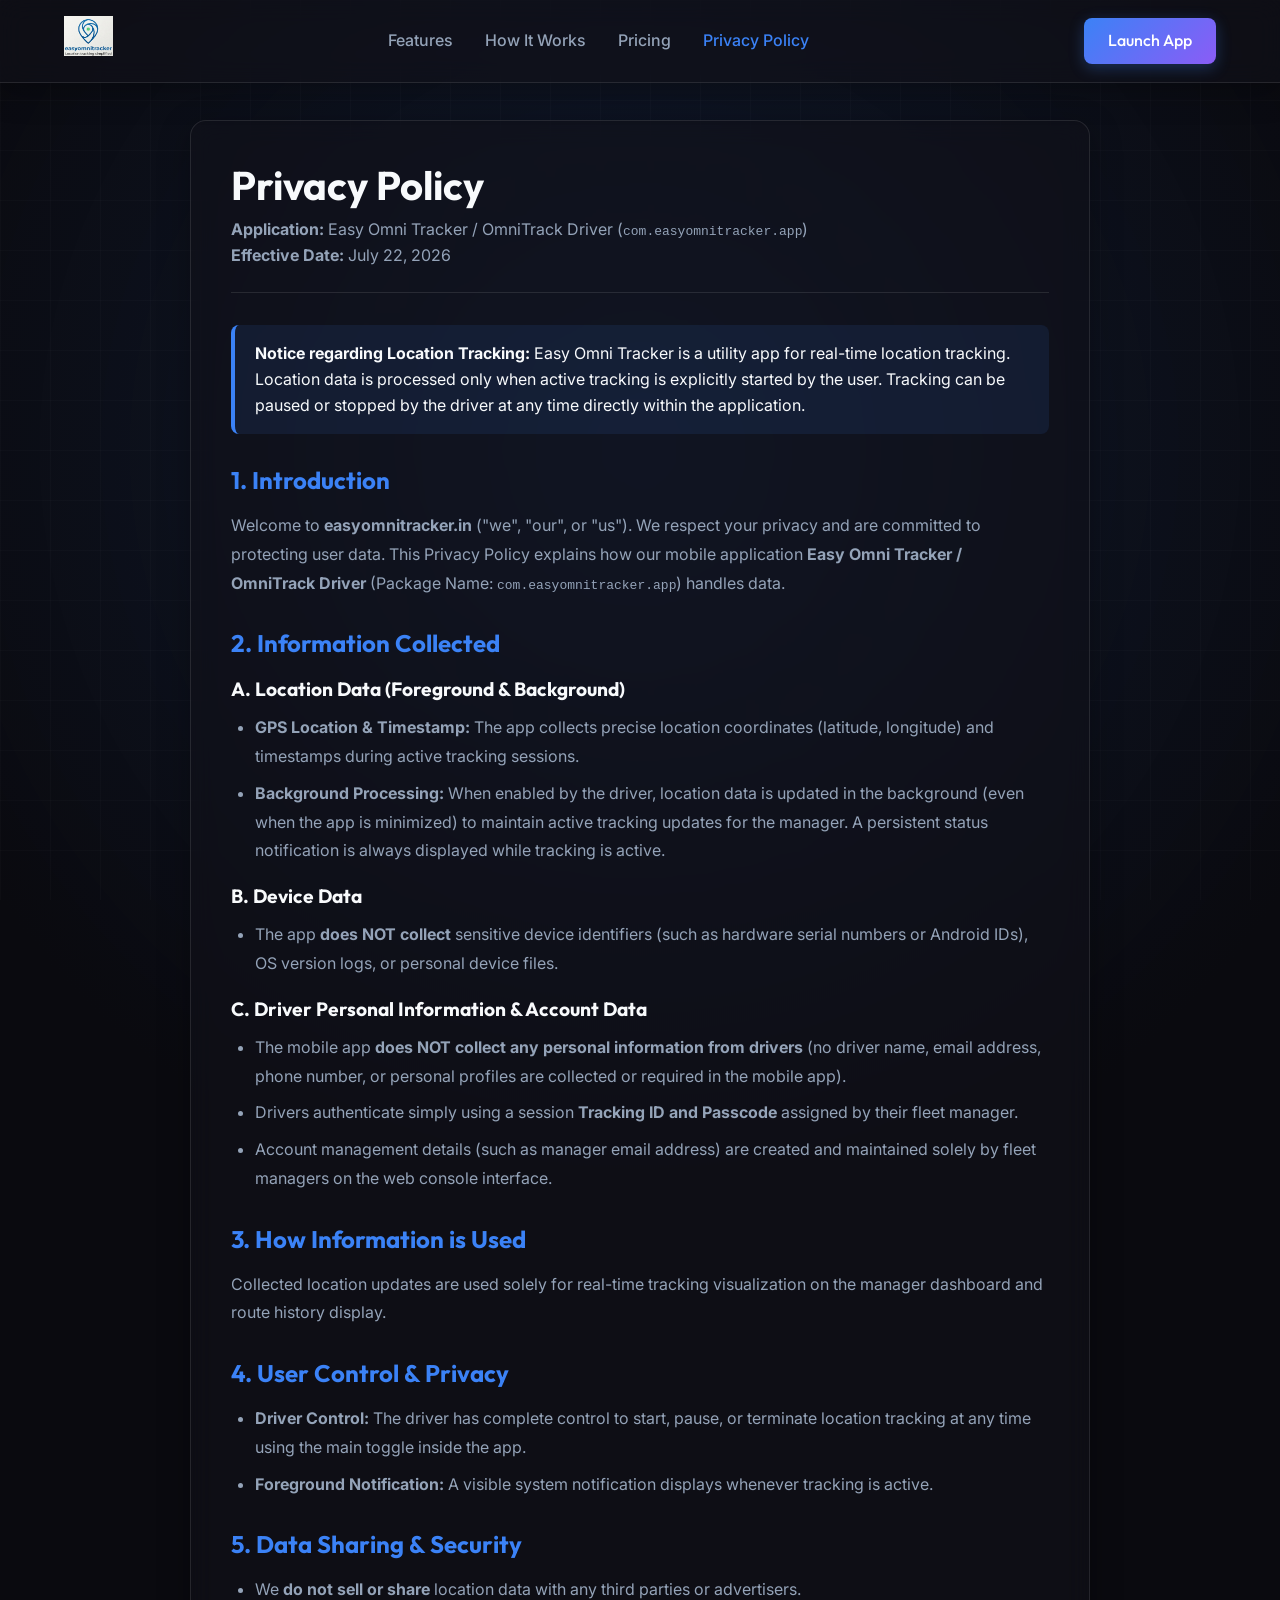
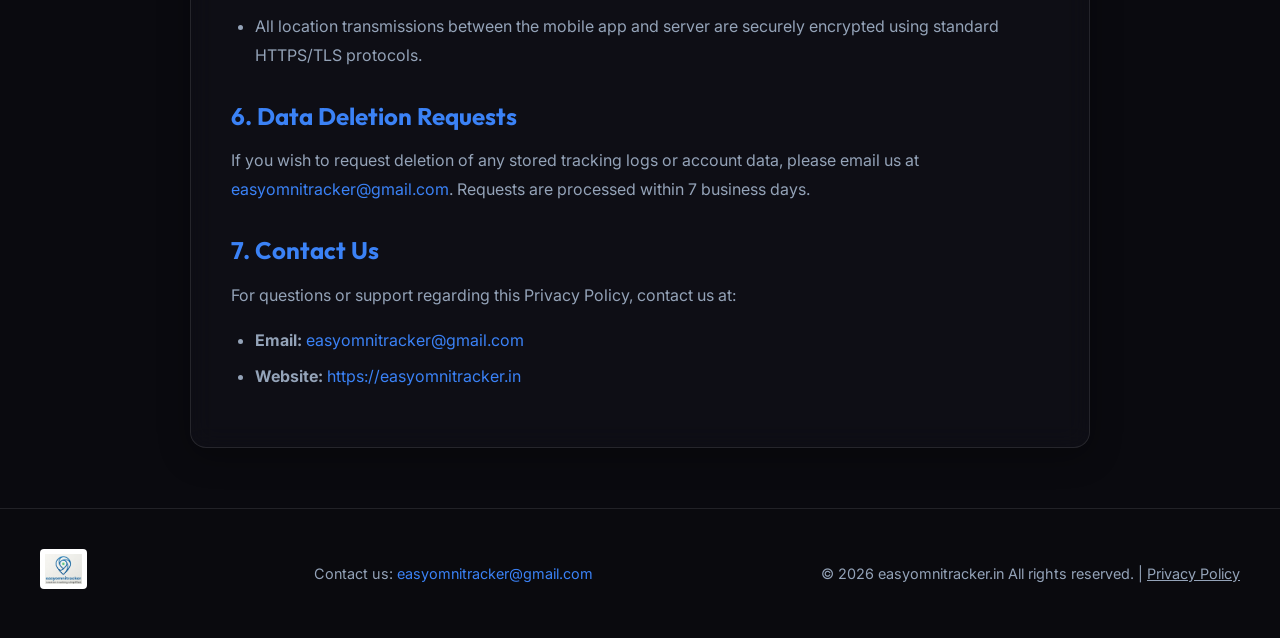
==== privacy.html @ fbd6b2c4 "Update Privacy Policy regarding device data and driver privacy" ====
<!DOCTYPE html>
<html lang="en">
<head>
    <meta charset="UTF-8">
    <meta name="viewport" content="width=device-width, initial-scale=1.0">
    <title>Privacy Policy | easyomnitracker.in</title>
    <meta name="description" content="Privacy Policy for Easy Omni Tracker (com.easyomnitracker.app). Learn how we collect, use, and protect your location data.">
    
    <!-- Fonts -->
    <link rel="preconnect" href="https://fonts.googleapis.com">
    <link rel="preconnect" href="https://fonts.gstatic.com" crossorigin>
    <link href="https://fonts.googleapis.com/css2?family=Inter:wght@400;500;600&family=Outfit:wght@500;700;800&display=swap" rel="stylesheet">
    
    <!-- Icons -->
    <link rel="stylesheet" href="https://cdnjs.cloudflare.com/ajax/libs/font-awesome/6.4.0/css/all.min.css">
    
    <!-- Styles -->
    <link rel="stylesheet" href="styles.css">
    <style>
        .legal-container {
            max-width: 900px;
            margin: 120px auto 60px;
            padding: 40px;
        }
        .legal-header {
            margin-bottom: 32px;
            padding-bottom: 24px;
            border-bottom: 1px solid var(--border);
        }
        .legal-header h1 {
            font-size: 2.5rem;
            margin-bottom: 8px;
        }
        .legal-content h2 {
            font-size: 1.5rem;
            margin-top: 32px;
            margin-bottom: 16px;
            color: var(--accent-primary);
        }
        .legal-content h3 {
            font-size: 1.2rem;
            margin-top: 20px;
            margin-bottom: 12px;
            color: var(--text-main);
        }
        .legal-content p, .legal-content ul {
            color: var(--text-muted);
            line-height: 1.8;
            margin-bottom: 16px;
        }
        .legal-content ul {
            padding-left: 24px;
        }
        .legal-content li {
            margin-bottom: 8px;
        }
        .highlight-box {
            background: rgba(59, 130, 246, 0.1);
            border-left: 4px solid var(--accent-primary);
            padding: 16px 20px;
            border-radius: 8px;
            margin: 20px 0;
            color: var(--text-main);
        }
    </style>
</head>
<body>
    <!-- Background Animation -->
    <div class="bg-gradient"></div>
    <div class="grid-overlay"></div>

    <!-- Navigation -->
    <nav class="navbar glass-panel">
        <div class="nav-container">
            <div class="logo">
                <a href="/"><img src="logo.png" alt="easyomnitracker logo" style="height: 40px; width: auto;" /></a>
            </div>
            <ul class="nav-links">
                <li><a href="/#features">Features</a></li>
                <li><a href="/#how-it-works">How It Works</a></li>
                <li><a href="/#pricing">Pricing</a></li>
                <li><a href="/privacy.html" class="active" style="color: var(--accent-primary);">Privacy Policy</a></li>
            </ul>
            <a href="https://app.easyomnitracker.in/" class="btn btn-primary" target="_blank">Launch App</a>
        </div>
    </nav>

    <!-- Main Content -->
    <main class="legal-container glass-panel">
        <div class="legal-header">
            <h1>Privacy Policy</h1>
            <p style="color: var(--text-muted);"><strong>Application:</strong> Easy Omni Tracker / OmniTrack Driver (<code>com.easyomnitracker.app</code>)</p>
            <p style="color: var(--text-muted);"><strong>Effective Date:</strong> July 22, 2026</p>
        </div>

        <div class="legal-content">
            <div class="highlight-box">
                <strong>Notice regarding Location Tracking:</strong> Easy Omni Tracker is a utility app for real-time location tracking. Location data is processed only when active tracking is explicitly started by the user. Tracking can be paused or stopped by the driver at any time directly within the application.
            </div>

            <h2>1. Introduction</h2>
            <p>Welcome to <strong>easyomnitracker.in</strong> ("we", "our", or "us"). We respect your privacy and are committed to protecting user data. This Privacy Policy explains how our mobile application <strong>Easy Omni Tracker / OmniTrack Driver</strong> (Package Name: <code>com.easyomnitracker.app</code>) handles data.</p>

            <h2>2. Information Collected</h2>

            <h3>A. Location Data (Foreground & Background)</h3>
            <ul>
                <li><strong>GPS Location & Timestamp:</strong> The app collects precise location coordinates (latitude, longitude) and timestamps during active tracking sessions.</li>
                <li><strong>Background Processing:</strong> When enabled by the driver, location data is updated in the background (even when the app is minimized) to maintain active tracking updates for the manager. A persistent status notification is always displayed while tracking is active.</li>
            </ul>

            <h3>B. Device Data</h3>
            <ul>
                <li>The app <strong>does NOT collect</strong> sensitive device identifiers (such as hardware serial numbers or Android IDs), OS version logs, or personal device files.</li>
            </ul>

            <h3>C. Driver Personal Information & Account Data</h3>
            <ul>
                <li>The mobile app <strong>does NOT collect any personal information from drivers</strong> (no driver name, email address, phone number, or personal profiles are collected or required in the mobile app).</li>
                <li>Drivers authenticate simply using a session <strong>Tracking ID and Passcode</strong> assigned by their fleet manager.</li>
                <li>Account management details (such as manager email address) are created and maintained solely by fleet managers on the web console interface.</li>
            </ul>

            <h2>3. How Information is Used</h2>
            <p>Collected location updates are used solely for real-time tracking visualization on the manager dashboard and route history display.</p>

            <h2>4. User Control & Privacy</h2>
            <ul>
                <li><strong>Driver Control:</strong> The driver has complete control to start, pause, or terminate location tracking at any time using the main toggle inside the app.</li>
                <li><strong>Foreground Notification:</strong> A visible system notification displays whenever tracking is active.</li>
            </ul>

            <h2>5. Data Sharing & Security</h2>
            <ul>
                <li>We <strong>do not sell or share</strong> location data with any third parties or advertisers.</li>
                <li>All location transmissions between the mobile app and server are securely encrypted using standard HTTPS/TLS protocols.</li>
            </ul>

            <h2>6. Data Deletion Requests</h2>
            <p>If you wish to request deletion of any stored tracking logs or account data, please email us at <a href="mailto:easyomnitracker@gmail.com" style="color: var(--accent-primary);">easyomnitracker@gmail.com</a>. Requests are processed within 7 business days.</p>

            <h2>7. Contact Us</h2>
            <p>For questions or support regarding this Privacy Policy, contact us at:</p>
            <ul>
                <li><strong>Email:</strong> <a href="mailto:easyomnitracker@gmail.com" style="color: var(--accent-primary);">easyomnitracker@gmail.com</a></li>
                <li><strong>Website:</strong> <a href="https://easyomnitracker.in" style="color: var(--accent-primary);">https://easyomnitracker.in</a></li>
            </ul>
        </div>
    </main>

    <!-- Footer -->
    <footer>
        <div class="footer-content">
            <div class="footer-logo">
                <img src="logo.png" alt="easyomnitracker logo" style="height: 40px; width: auto; background: white; padding: 5px; border-radius: 4px;" />
            </div>
            <p>Contact us: <a href="mailto:easyomnitracker@gmail.com" style="color: var(--accent-primary);">easyomnitracker@gmail.com</a></p>
            <p>&copy; 2026 easyomnitracker.in All rights reserved. | <a href="/privacy.html" style="color: var(--text-muted); text-decoration: underline;">Privacy Policy</a></p>
        </div>
    </footer>
</body>
</html>
---- styles.css ----
:root {
    --bg-main: #0a0a0f;
    --bg-secondary: #12121a;
    --bg-glass: rgba(18, 18, 26, 0.6);
    --bg-glass-hover: rgba(30, 30, 45, 0.8);
    --text-main: #f8fafc;
    --text-muted: #94a3b8;
    --accent-primary: #3b82f6;
    --accent-secondary: #8b5cf6;
    --success: #10b981;
    --warning: #f59e0b;
    --danger: #ef4444;
    --border: rgba(255, 255, 255, 0.1);
    --font-heading: 'Outfit', sans-serif;
    --font-body: 'Inter', sans-serif;
}

* {
    margin: 0;
    padding: 0;
    box-sizing: border-box;
}

html {
    scroll-behavior: smooth;
}

body {
    background-color: var(--bg-main);
    color: var(--text-main);
    font-family: var(--font-body);
    line-height: 1.6;
    overflow-x: hidden;
}

h1, h2, h3, h4 {
    font-family: var(--font-heading);
    line-height: 1.2;
}

a {
    text-decoration: none;
    color: inherit;
}

/* Background Effects */
.bg-gradient {
    position: fixed;
    top: -50%;
    left: -50%;
    width: 200%;
    height: 200%;
    background: radial-gradient(circle at center, rgba(59, 130, 246, 0.15) 0%, rgba(10, 10, 15, 1) 50%);
    z-index: -2;
    pointer-events: none;
}

.grid-overlay {
    position: fixed;
    top: 0;
    left: 0;
    width: 100vw;
    height: 100vh;
    background-image: 
        linear-gradient(var(--border) 1px, transparent 1px),
        linear-gradient(90deg, var(--border) 1px, transparent 1px);
    background-size: 50px 50px;
    opacity: 0.2;
    z-index: -1;
    pointer-events: none;
}

/* Utilities */
.glass-panel {
    background: var(--bg-glass);
    backdrop-filter: blur(12px);
    -webkit-backdrop-filter: blur(12px);
    border: 1px solid var(--border);
    border-radius: 16px;
    box-shadow: 0 8px 32px rgba(0, 0, 0, 0.3);
}

.text-gradient {
    background: linear-gradient(135deg, var(--accent-primary), var(--accent-secondary));
    -webkit-background-clip: text;
    -webkit-text-fill-color: transparent;
    background-clip: text;
}

.btn {
    display: inline-flex;
    align-items: center;
    justify-content: center;
    gap: 8px;
    padding: 10px 24px;
    border-radius: 8px;
    font-weight: 500;
    font-family: var(--font-heading);
    cursor: pointer;
    transition: all 0.3s ease;
    border: none;
}

.btn-primary {
    background: linear-gradient(135deg, var(--accent-primary), var(--accent-secondary));
    color: white;
    box-shadow: 0 4px 15px rgba(59, 130, 246, 0.3);
}

.btn-primary:hover {
    box-shadow: 0 6px 20px rgba(139, 92, 246, 0.5);
    transform: translateY(-2px);
}

.btn-outline {
    background: transparent;
    color: var(--text-main);
    border: 1px solid var(--border);
}

.btn-outline:hover {
    background: var(--bg-glass-hover);
    border-color: rgba(255, 255, 255, 0.2);
}

.btn-lg {
    padding: 14px 32px;
    font-size: 1.1rem;
}

/* Animations */
.reveal {
    opacity: 0;
    transform: translateY(30px);
    transition: all 0.8s ease-out;
}

.reveal.active {
    opacity: 1;
    transform: translateY(0);
}

/* Navbar */
.navbar {
    position: fixed;
    top: 0;
    left: 0;
    width: 100%;
    z-index: 1000;
    border-radius: 0;
    border-top: none;
    border-left: none;
    border-right: none;
}

.nav-container {
    max-width: 1200px;
    margin: 0 auto;
    padding: 16px 24px;
    display: flex;
    justify-content: space-between;
    align-items: center;
}

.logo {
    font-family: var(--font-heading);
    font-size: 1.5rem;
    font-weight: 800;
    display: flex;
    align-items: center;
    gap: 12px;
}

.logo i {
    color: var(--accent-primary);
}

.nav-links {
    display: flex;
    list-style: none;
    gap: 32px;
}

.nav-links a {
    font-weight: 500;
    color: var(--text-muted);
    transition: color 0.3s ease;
}

.nav-links a:hover {
    color: var(--text-main);
}

.mobile-menu-btn {
    display: none;
    font-size: 1.5rem;
    cursor: pointer;
}

/* Hero Section */
.hero {
    max-width: 1200px;
    margin: 0 auto;
    padding: 160px 24px 80px;
    display: grid;
    grid-template-columns: 1fr 1fr;
    gap: 60px;
    align-items: center;
    min-height: 100vh;
}

.hero-content .badge {
    display: inline-block;
    padding: 6px 12px;
    background: rgba(59, 130, 246, 0.1);
    color: var(--accent-primary);
    border-radius: 20px;
    font-size: 0.85rem;
    font-weight: 600;
    margin-bottom: 24px;
    border: 1px solid rgba(59, 130, 246, 0.2);
}

.hero h1 {
    font-size: 4rem;
    margin-bottom: 24px;
}

.hero p {
    font-size: 1.1rem;
    color: var(--text-muted);
    margin-bottom: 40px;
    max-width: 480px;
}

.hero-buttons {
    display: flex;
    gap: 16px;
}

/* App Mockup */
.app-mockup {
    width: 100%;
    height: 400px;
    border-radius: 12px;
    overflow: hidden;
    display: flex;
    flex-direction: column;
}

.mockup-header {
    background: rgba(0, 0, 0, 0.3);
    padding: 12px 16px;
    display: flex;
    gap: 8px;
    border-bottom: 1px solid var(--border);
}

.dot {
    width: 12px;
    height: 12px;
    border-radius: 50%;
}
.dot.red { background: #ff5f56; }
.dot.yellow { background: #ffbd2e; }
.dot.green { background: #27c93f; }

.mockup-body {
    flex: 1;
    position: relative;
    background: #e2e8f0;
}

.mockup-map {
    width: 100%;
    height: 100%;
    position: relative;
    background-image: radial-gradient(#cbd5e1 2px, transparent 2px);
    background-size: 20px 20px;
}

.pulse-marker {
    position: absolute;
    width: 16px;
    height: 16px;
    background: var(--accent-primary);
    border-radius: 50%;
    transform: translate(-50%, -50%);
    box-shadow: 0 0 0 0 rgba(59, 130, 246, 0.7);
    animation: pulse 2s infinite;
}

.pulse-marker.accent {
    background: var(--accent-secondary);
    box-shadow: 0 0 0 0 rgba(139, 92, 246, 0.7);
    animation: pulse-accent 2s infinite 1s;
}

.route-line {
    position: absolute;
    top: 0;
    left: 0;
    width: 100%;
    height: 100%;
}

@keyframes pulse {
    0% { transform: translate(-50%, -50%) scale(1); box-shadow: 0 0 0 0 rgba(59, 130, 246, 0.7); }
    70% { transform: translate(-50%, -50%) scale(1); box-shadow: 0 0 0 15px rgba(59, 130, 246, 0); }
    100% { transform: translate(-50%, -50%) scale(1); box-shadow: 0 0 0 0 rgba(59, 130, 246, 0); }
}

@keyframes pulse-accent {
    0% { transform: translate(-50%, -50%) scale(1); box-shadow: 0 0 0 0 rgba(139, 92, 246, 0.7); }
    70% { transform: translate(-50%, -50%) scale(1); box-shadow: 0 0 0 15px rgba(139, 92, 246, 0); }
    100% { transform: translate(-50%, -50%) scale(1); box-shadow: 0 0 0 0 rgba(139, 92, 246, 0); }
}

/* Features */
.features {
    max-width: 1200px;
    margin: 0 auto;
    padding: 80px 24px;
}

.section-header {
    text-align: center;
    margin-bottom: 60px;
}

.section-header h2 {
    font-size: 3rem;
    margin-bottom: 16px;
}

.section-header p {
    color: var(--text-muted);
    font-size: 1.1rem;
    max-width: 600px;
    margin: 0 auto;
}

.features-grid {
    display: grid;
    grid-template-columns: repeat(auto-fit, minmax(250px, 1fr));
    gap: 32px;
}

.feature-card {
    padding: 32px;
    transition: transform 0.3s ease, background 0.3s ease;
}

.feature-card:hover {
    transform: translateY(-5px);
    background: var(--bg-glass-hover);
}

.feature-icon {
    width: 60px;
    height: 60px;
    background: rgba(59, 130, 246, 0.1);
    color: var(--accent-primary);
    border-radius: 12px;
    display: flex;
    align-items: center;
    justify-content: center;
    font-size: 1.5rem;
    margin-bottom: 24px;
}

.feature-card h3 {
    margin-bottom: 12px;
    font-size: 1.3rem;
}

.feature-card p {
    color: var(--text-muted);
    font-size: 0.95rem;
}

/* Analytics Section */
.analytics {
    background: linear-gradient(180deg, transparent, rgba(30, 30, 45, 0.4), transparent);
    padding: 100px 0;
}

.analytics-container {
    max-width: 1200px;
    margin: 0 auto;
    padding: 0 24px;
    display: grid;
    grid-template-columns: 1fr 1fr;
    gap: 60px;
    align-items: center;
}

.analytics-text h2 {
    font-size: 2.5rem;
    margin-bottom: 24px;
}

.analytics-text p {
    color: var(--text-muted);
    margin-bottom: 32px;
    font-size: 1.1rem;
}

.check-list {
    list-style: none;
}

.check-list li {
    margin-bottom: 16px;
    display: flex;
    align-items: center;
    gap: 12px;
    font-size: 1.05rem;
}

.table-mockup {
    padding: 24px;
}

.table-row {
    display: grid;
    grid-template-columns: 2fr 1fr 1fr;
    padding: 16px 0;
    border-bottom: 1px solid rgba(255,255,255,0.05);
}

.table-row:last-child {
    border-bottom: none;
}

.table-row.header {
    color: var(--text-muted);
    font-size: 0.85rem;
    text-transform: uppercase;
    letter-spacing: 1px;
}

.status-moving { color: var(--success); }
.status-halt { color: var(--warning); }

/* How It Works */
.how-it-works {
    max-width: 1200px;
    margin: 0 auto;
    padding: 100px 24px;
}

.steps-container {
    display: grid;
    grid-template-columns: repeat(3, 1fr);
    gap: 32px;
    margin-top: 60px;
}

.step {
    text-align: center;
    position: relative;
}

.step::after {
    content: '';
    position: absolute;
    top: 35px;
    right: -50%;
    width: 100%;
    height: 2px;
    background: linear-gradient(90deg, var(--accent-primary), transparent);
    z-index: -1;
}

.step:last-child::after {
    display: none;
}

.step-number {
    width: 70px;
    height: 70px;
    margin: 0 auto 24px;
    background: var(--bg-main);
    border: 2px solid var(--accent-primary);
    border-radius: 50%;
    display: flex;
    align-items: center;
    justify-content: center;
    font-size: 1.5rem;
    font-weight: 700;
    font-family: var(--font-heading);
    box-shadow: 0 0 20px rgba(59, 130, 246, 0.3);
}

.step h3 {
    margin-bottom: 12px;
}

.step p {
    color: var(--text-muted);
}

/* CTA */
.cta {
    max-width: 800px;
    margin: 0 auto;
    padding: 80px 24px 120px;
}

.cta-panel {
    text-align: center;
    padding: 60px 40px;
    background: linear-gradient(135deg, rgba(30,30,45,0.8), rgba(15,15,25,0.8));
}

.cta-panel h2 {
    font-size: 2.5rem;
    margin-bottom: 16px;
}

.cta-panel p {
    color: var(--text-muted);
    font-size: 1.1rem;
    margin-bottom: 32px;
}

/* Footer */
footer {
    border-top: 1px solid var(--border);
    padding: 40px 24px;
    background: rgba(10, 10, 15, 0.9);
}

.footer-content {
    max-width: 1200px;
    margin: 0 auto;
    display: flex;
    justify-content: space-between;
    align-items: center;
}

.footer-logo {
    font-family: var(--font-heading);
    font-size: 1.2rem;
    font-weight: 800;
}

.footer-content p {
    color: var(--text-muted);
    font-size: 0.9rem;
}

.footer-socials {
    display: flex;
    gap: 16px;
}

.footer-socials a {
    color: var(--text-muted);
    font-size: 1.2rem;
    transition: color 0.3s ease;
}

.footer-socials a:hover {
    color: var(--text-main);
}

/* Responsive */
@media (max-width: 992px) {
    .hero, .analytics-container {
        grid-template-columns: 1fr;
        text-align: center;
    }
    
    .hero h1 { font-size: 3rem; }
    .hero p { margin: 0 auto 40px; }
    .hero-buttons { justify-content: center; }
    
    .steps-container {
        grid-template-columns: 1fr;
    }
    
    .step::after { display: none; }
    
    .footer-content {
        flex-direction: column;
        gap: 24px;
        text-align: center;
    }
}

@media (max-width: 768px) {
    .nav-links { display: none; }
    .mobile-menu-btn { display: block; }
    .hero { padding-top: 120px; }
    .hero h1 { font-size: 2.5rem; }
}
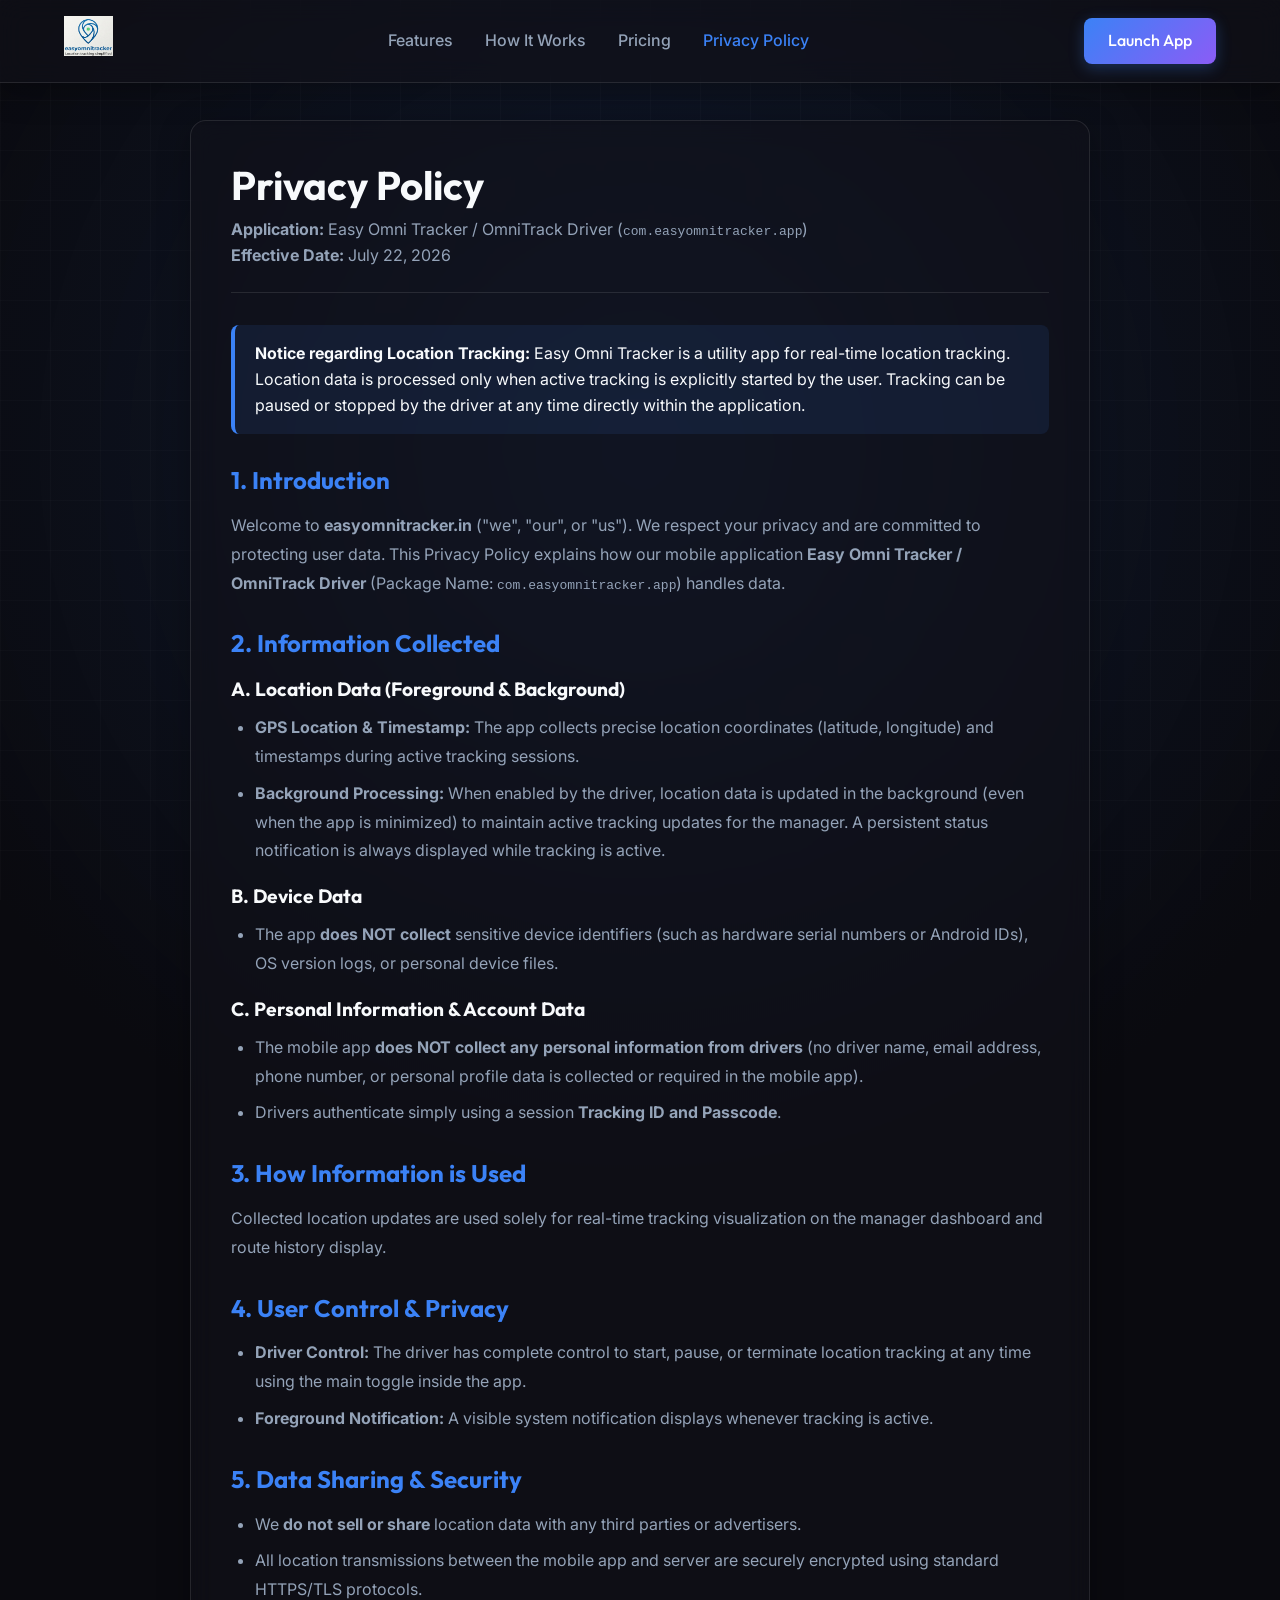
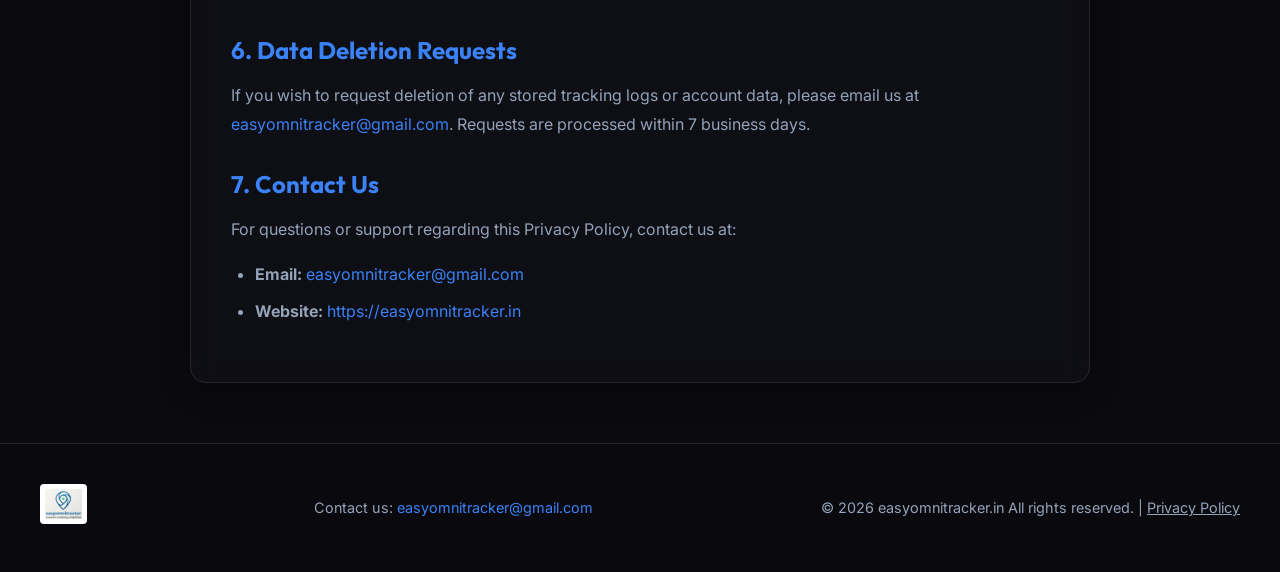
==== commit e4e06005: "Simplify Section C to focus strictly on Android App" ====
--- a/privacy.html
+++ b/privacy.html
@@ -114,11 +114,10 @@
                 <li>The app <strong>does NOT collect</strong> sensitive device identifiers (such as hardware serial numbers or Android IDs), OS version logs, or personal device files.</li>
             </ul>
 
-            <h3>C. Driver Personal Information & Account Data</h3>
+            <h3>C. Personal Information & Account Data</h3>
             <ul>
-                <li>The mobile app <strong>does NOT collect any personal information from drivers</strong> (no driver name, email address, phone number, or personal profiles are collected or required in the mobile app).</li>
-                <li>Drivers authenticate simply using a session <strong>Tracking ID and Passcode</strong> assigned by their fleet manager.</li>
-                <li>Account management details (such as manager email address) are created and maintained solely by fleet managers on the web console interface.</li>
+                <li>The mobile app <strong>does NOT collect any personal information from drivers</strong> (no driver name, email address, phone number, or personal profile data is collected or required in the mobile app).</li>
+                <li>Drivers authenticate simply using a session <strong>Tracking ID and Passcode</strong>.</li>
             </ul>
 
             <h2>3. How Information is Used</h2>
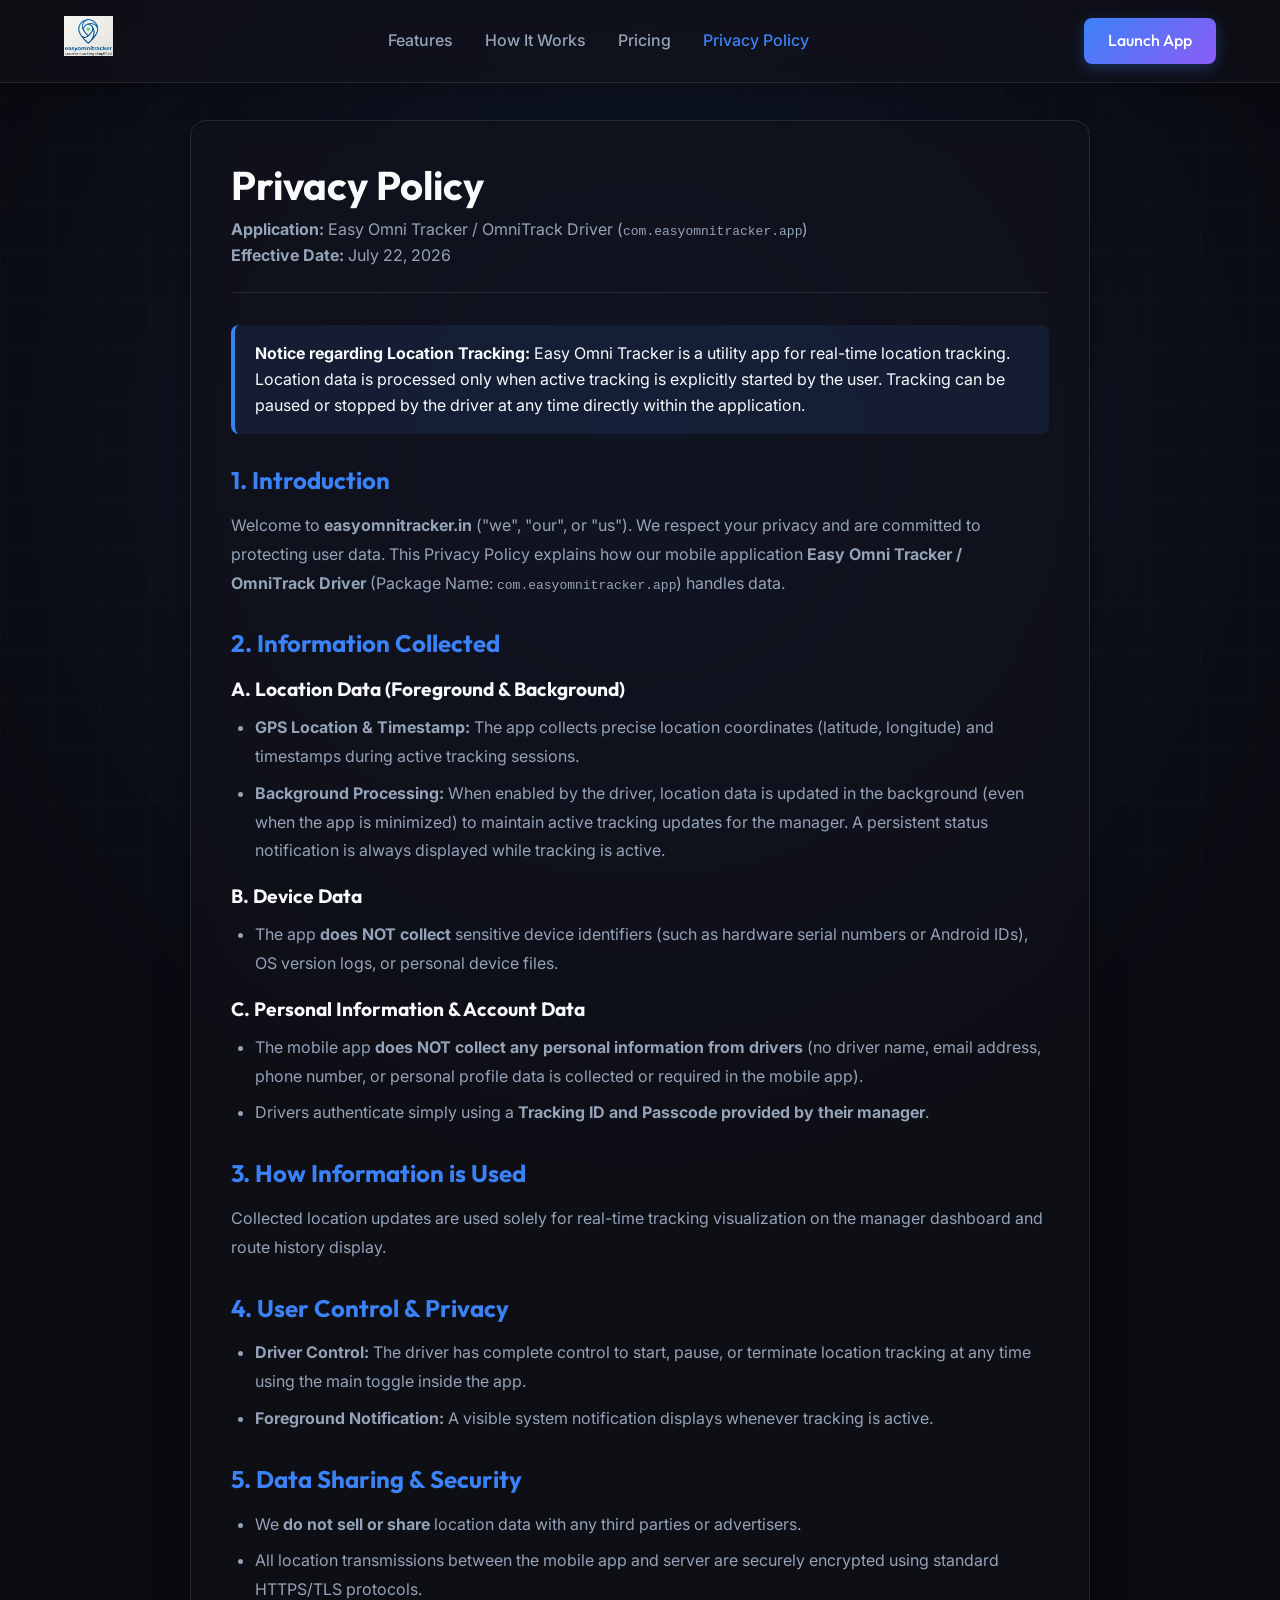
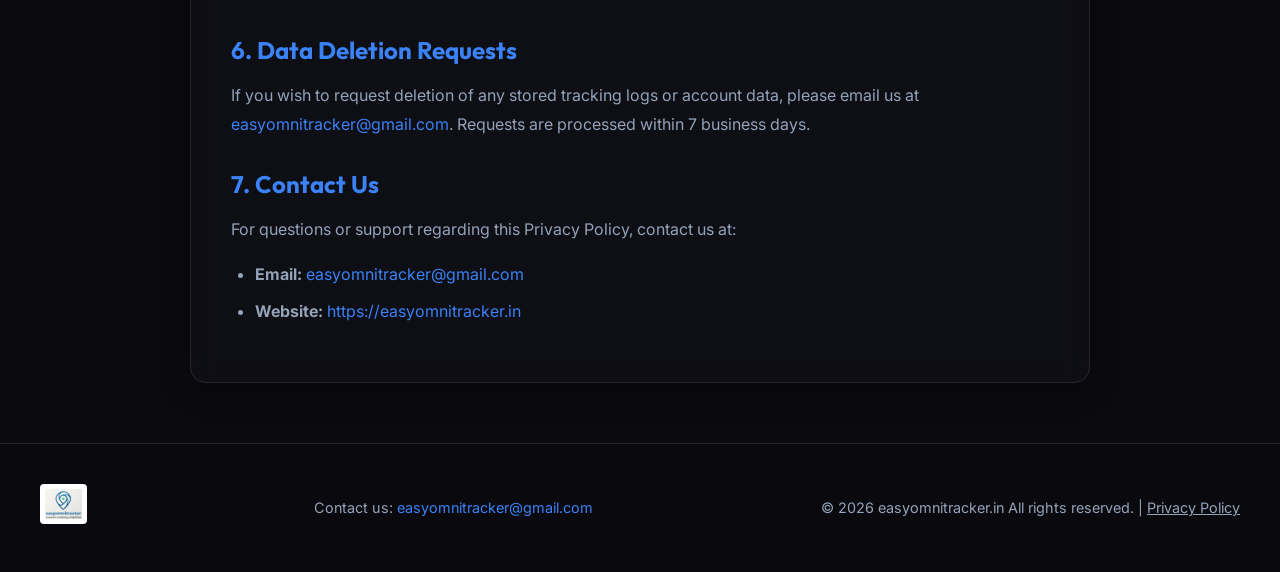
==== commit bf84d53c: "Update driver authentication phrasing in Privacy Policy" ====
--- a/privacy.html
+++ b/privacy.html
@@ -117,7 +117,7 @@
             <h3>C. Personal Information & Account Data</h3>
             <ul>
                 <li>The mobile app <strong>does NOT collect any personal information from drivers</strong> (no driver name, email address, phone number, or personal profile data is collected or required in the mobile app).</li>
-                <li>Drivers authenticate simply using a session <strong>Tracking ID and Passcode</strong>.</li>
+                <li>Drivers authenticate simply using a <strong>Tracking ID and Passcode provided by their manager</strong>.</li>
             </ul>
 
             <h2>3. How Information is Used</h2>
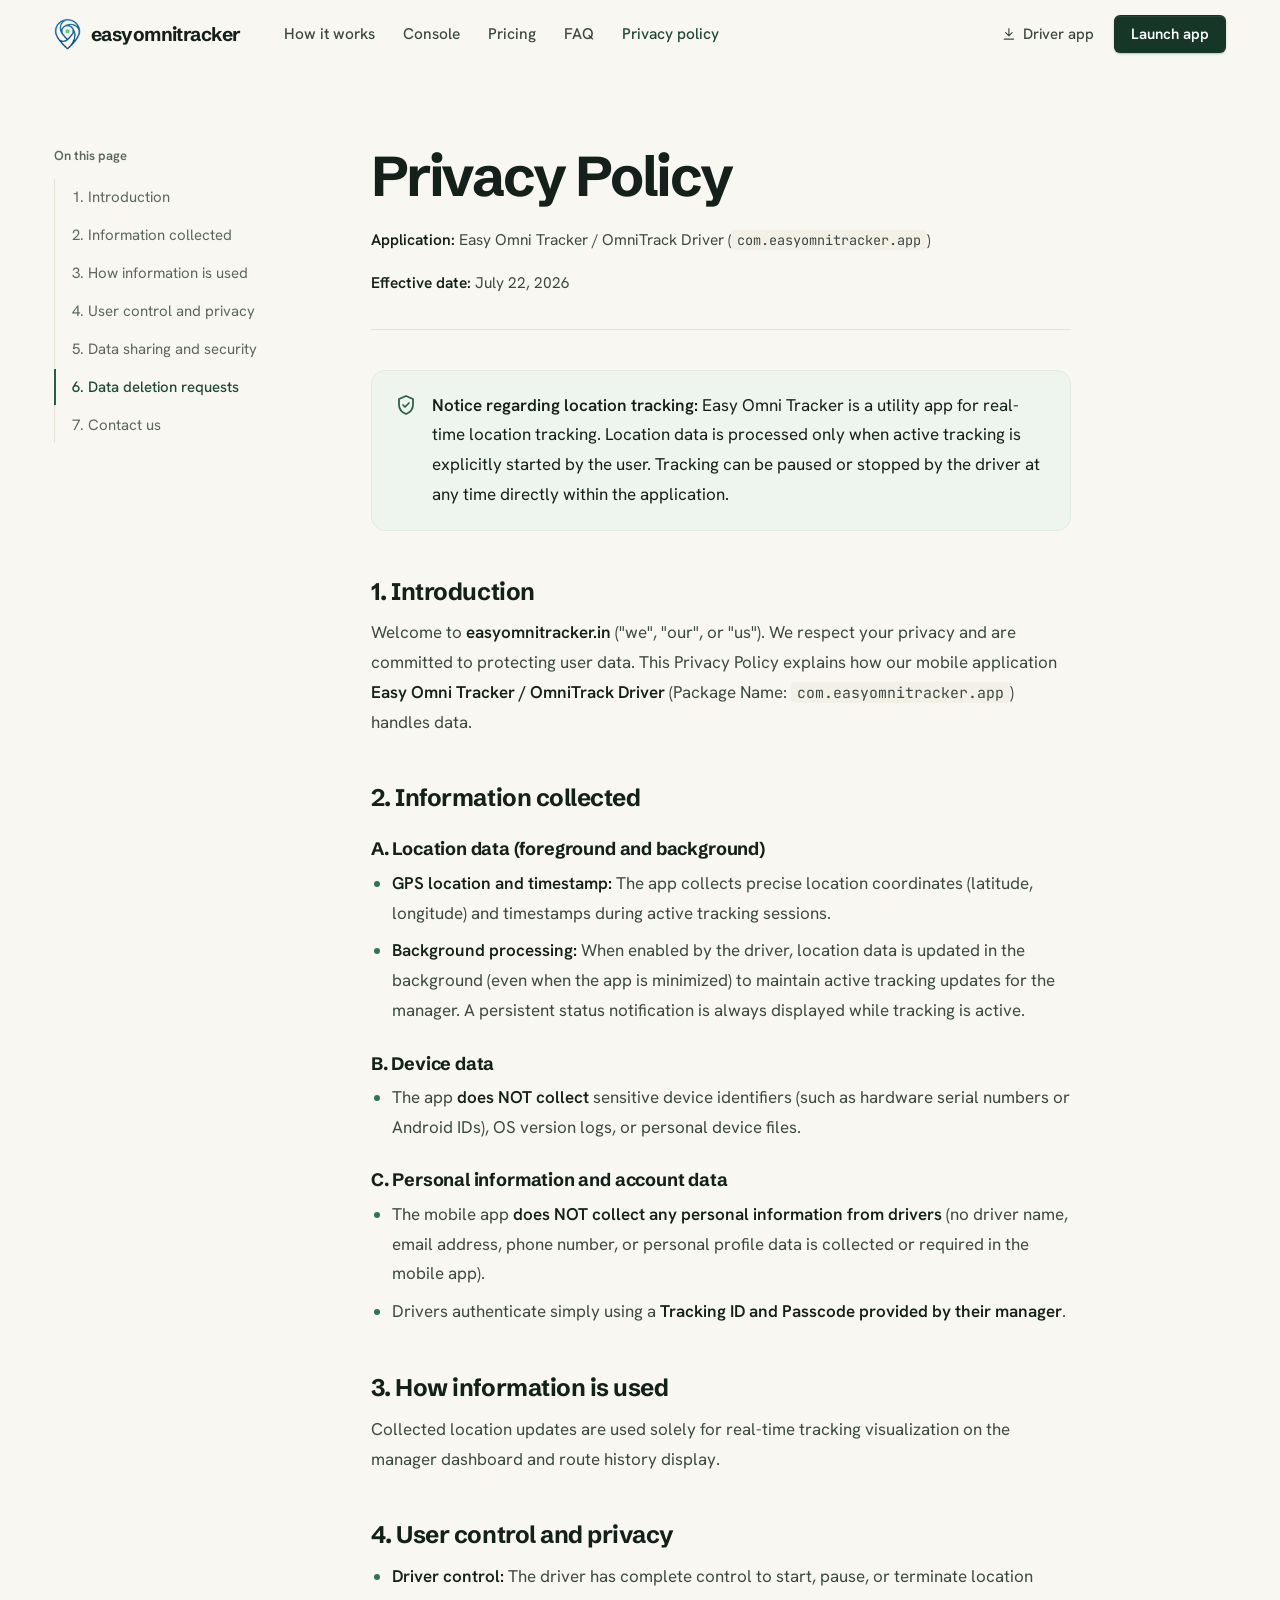
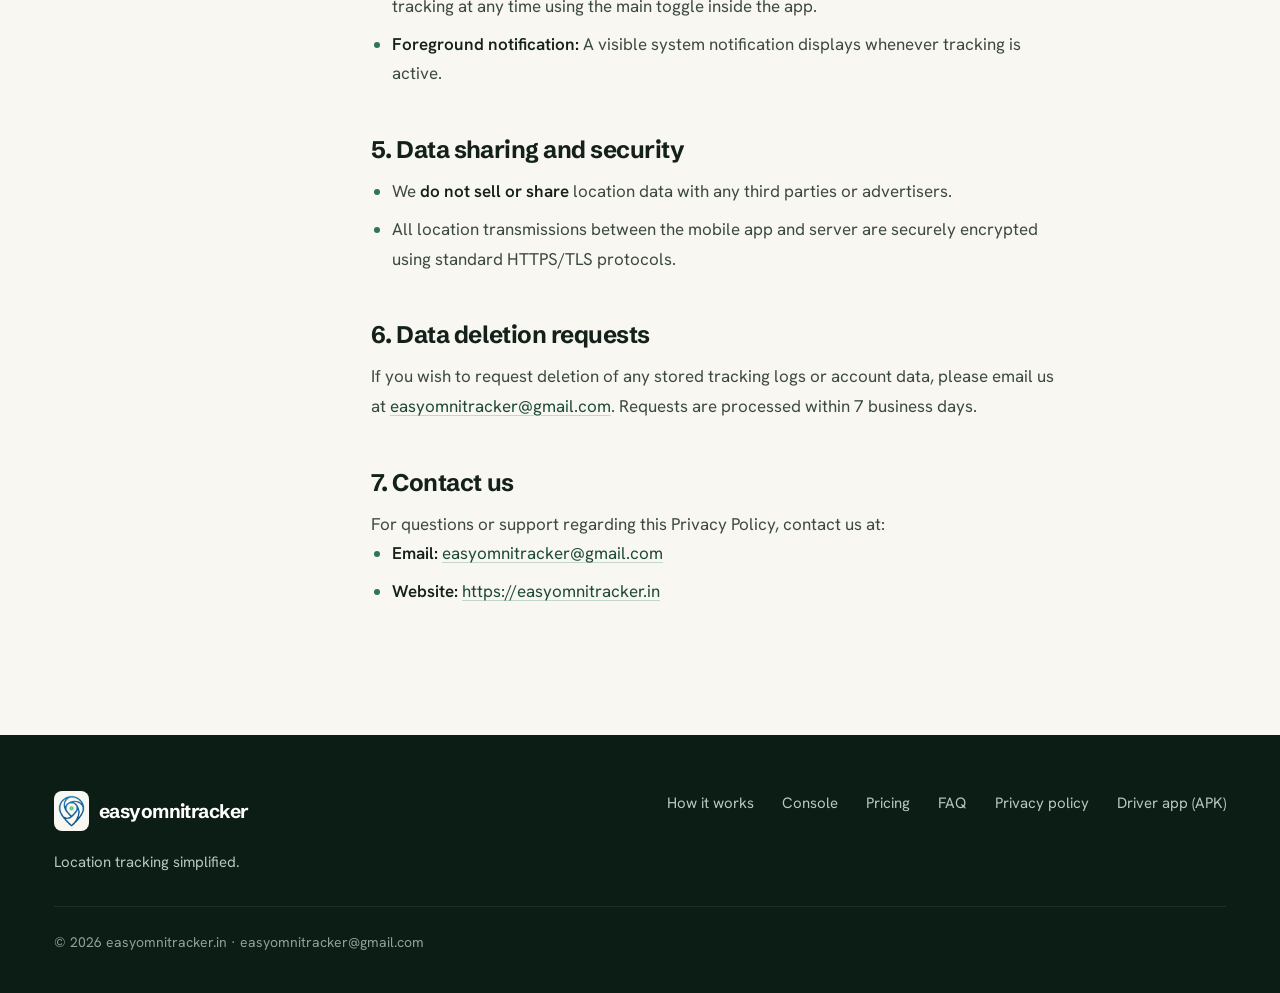
==== commit 0082fd72: "Redesign marketing site: forest/stone/amber system, simulated live-trip hero - New design system in " ====
--- a/privacy.html
+++ b/privacy.html
@@ -1,161 +1,159 @@
 <!DOCTYPE html>
-<html lang="en">
+<html lang="en-IN">
 <head>
     <meta charset="UTF-8">
     <meta name="viewport" content="width=device-width, initial-scale=1.0">
     <title>Privacy Policy | easyomnitracker.in</title>
     <meta name="description" content="Privacy Policy for Easy Omni Tracker (com.easyomnitracker.app). Learn how we collect, use, and protect your location data.">
-    
-    <!-- Fonts -->
+    <meta name="theme-color" content="#163628">
+    <link rel="icon" type="image/png" href="assets/mark.png">
+
     <link rel="preconnect" href="https://fonts.googleapis.com">
     <link rel="preconnect" href="https://fonts.gstatic.com" crossorigin>
-    <link href="https://fonts.googleapis.com/css2?family=Inter:wght@400;500;600&family=Outfit:wght@500;700;800&display=swap" rel="stylesheet">
-    
-    <!-- Icons -->
-    <link rel="stylesheet" href="https://cdnjs.cloudflare.com/ajax/libs/font-awesome/6.4.0/css/all.min.css">
-    
-    <!-- Styles -->
+    <link href="https://fonts.googleapis.com/css2?family=Hanken+Grotesk:wght@400;500;600&family=JetBrains+Mono:wght@500&family=Schibsted+Grotesk:wght@600;700&display=swap" rel="stylesheet">
+
     <link rel="stylesheet" href="styles.css">
-    <style>
-        .legal-container {
-            max-width: 900px;
-            margin: 120px auto 60px;
-            padding: 40px;
-        }
-        .legal-header {
-            margin-bottom: 32px;
-            padding-bottom: 24px;
-            border-bottom: 1px solid var(--border);
-        }
-        .legal-header h1 {
-            font-size: 2.5rem;
-            margin-bottom: 8px;
-        }
-        .legal-content h2 {
-            font-size: 1.5rem;
-            margin-top: 32px;
-            margin-bottom: 16px;
-            color: var(--accent-primary);
-        }
-        .legal-content h3 {
-            font-size: 1.2rem;
-            margin-top: 20px;
-            margin-bottom: 12px;
-            color: var(--text-main);
-        }
-        .legal-content p, .legal-content ul {
-            color: var(--text-muted);
-            line-height: 1.8;
-            margin-bottom: 16px;
-        }
-        .legal-content ul {
-            padding-left: 24px;
-        }
-        .legal-content li {
-            margin-bottom: 8px;
-        }
-        .highlight-box {
-            background: rgba(59, 130, 246, 0.1);
-            border-left: 4px solid var(--accent-primary);
-            padding: 16px 20px;
-            border-radius: 8px;
-            margin: 20px 0;
-            color: var(--text-main);
-        }
-    </style>
+    <script>document.documentElement.classList.add('js');</script>
 </head>
 <body>
-    <!-- Background Animation -->
-    <div class="bg-gradient"></div>
-    <div class="grid-overlay"></div>
+    <svg class="sprite" aria-hidden="true" focusable="false">
+        <symbol id="i-download" viewBox="0 0 24 24"><path d="M12 4v11M7 10l5 5 5-5M5 20h14"/></symbol>
+        <symbol id="i-menu" viewBox="0 0 24 24"><path d="M4 7h16M4 12h16M4 17h16"/></symbol>
+        <symbol id="i-close" viewBox="0 0 24 24"><path d="M6 6l12 12M18 6 6 18"/></symbol>
+        <symbol id="i-shield" viewBox="0 0 24 24"><path d="M12 3 5 6v5.5c0 4.2 2.9 7.9 7 9.5 4.1-1.6 7-5.3 7-9.5V6l-7-3z"/><path d="m9 12 2 2 4-4"/></symbol>
+    </svg>
 
-    <!-- Navigation -->
-    <nav class="navbar glass-panel">
-        <div class="nav-container">
-            <div class="logo">
-                <a href="/"><img src="logo.png" alt="easyomnitracker logo" style="height: 40px; width: auto;" /></a>
-            </div>
-            <ul class="nav-links">
-                <li><a href="/#features">Features</a></li>
-                <li><a href="/#how-it-works">How It Works</a></li>
-                <li><a href="/#pricing">Pricing</a></li>
-                <li><a href="/privacy.html" class="active" style="color: var(--accent-primary);">Privacy Policy</a></li>
-            </ul>
-            <a href="https://app.easyomnitracker.in/" class="btn btn-primary" target="_blank">Launch App</a>
+    <a class="skip-link" href="#main">Skip to content</a>
+
+    <header class="site-header" data-header>
+        <div class="container nav">
+            <a class="brand" href="/" aria-label="easyomnitracker home">
+                <img src="assets/mark.png" alt="" width="27" height="32">
+                <span class="brand-word">easyomnitracker</span>
+            </a>
+            <nav class="nav-menu" id="nav-menu" aria-label="Main">
+                <ul class="nav-links">
+                    <li><a href="/#how-it-works">How it works</a></li>
+                    <li><a href="/#features">Console</a></li>
+                    <li><a href="/#pricing">Pricing</a></li>
+                    <li><a href="/#faq">FAQ</a></li>
+                    <li><a href="/privacy.html" aria-current="page">Privacy policy</a></li>
+                </ul>
+                <div class="nav-actions">
+                    <a class="nav-apk" href="/device-tracking-app.apk?v=1.0.3-b6" download>
+                        <svg class="icon" aria-hidden="true"><use href="#i-download"/></svg>Driver app
+                    </a>
+                    <a class="btn btn-primary btn-sm" href="https://app.easyomnitracker.in/" target="_blank" rel="noopener">Launch app</a>
+                </div>
+            </nav>
+            <button class="menu-toggle" type="button" aria-expanded="false" aria-controls="nav-menu" data-menu-toggle>
+                <svg class="icon icon-open" aria-hidden="true"><use href="#i-menu"/></svg>
+                <svg class="icon icon-close" aria-hidden="true"><use href="#i-close"/></svg>
+                <span class="sr-only">Menu</span>
+            </button>
         </div>
-    </nav>
+    </header>
 
-    <!-- Main Content -->
-    <main class="legal-container glass-panel">
-        <div class="legal-header">
-            <h1>Privacy Policy</h1>
-            <p style="color: var(--text-muted);"><strong>Application:</strong> Easy Omni Tracker / OmniTrack Driver (<code>com.easyomnitracker.app</code>)</p>
-            <p style="color: var(--text-muted);"><strong>Effective Date:</strong> July 22, 2026</p>
-        </div>
+    <main id="main" class="legal">
+        <div class="container legal-grid">
+            <nav class="legal-toc" aria-label="On this page" data-toc>
+                <p>On this page</p>
+                <ol>
+                    <li><a href="#introduction">1. Introduction</a></li>
+                    <li><a href="#information-collected">2. Information collected</a></li>
+                    <li><a href="#how-used">3. How information is used</a></li>
+                    <li><a href="#user-control">4. User control and privacy</a></li>
+                    <li><a href="#sharing-security">5. Data sharing and security</a></li>
+                    <li><a href="#deletion">6. Data deletion requests</a></li>
+                    <li><a href="#contact">7. Contact us</a></li>
+                </ol>
+            </nav>
 
-        <div class="legal-content">
-            <div class="highlight-box">
-                <strong>Notice regarding Location Tracking:</strong> Easy Omni Tracker is a utility app for real-time location tracking. Location data is processed only when active tracking is explicitly started by the user. Tracking can be paused or stopped by the driver at any time directly within the application.
-            </div>
+            <article class="legal-body">
+                <header class="legal-head">
+                    <h1>Privacy Policy</h1>
+                    <div class="legal-meta">
+                        <p><strong>Application:</strong> Easy Omni Tracker / OmniTrack Driver (<code>com.easyomnitracker.app</code>)</p>
+                        <p><strong>Effective date:</strong> July 22, 2026</p>
+                    </div>
+                </header>
 
-            <h2>1. Introduction</h2>
-            <p>Welcome to <strong>easyomnitracker.in</strong> ("we", "our", or "us"). We respect your privacy and are committed to protecting user data. This Privacy Policy explains how our mobile application <strong>Easy Omni Tracker / OmniTrack Driver</strong> (Package Name: <code>com.easyomnitracker.app</code>) handles data.</p>
+                <div class="notice">
+                    <svg class="icon" aria-hidden="true"><use href="#i-shield"/></svg>
+                    <p><strong>Notice regarding location tracking:</strong> Easy Omni Tracker is a utility app for real-time location tracking. Location data is processed only when active tracking is explicitly started by the user. Tracking can be paused or stopped by the driver at any time directly within the application.</p>
+                </div>
 
-            <h2>2. Information Collected</h2>
+                <h2 id="introduction">1. Introduction</h2>
+                <p>Welcome to <strong>easyomnitracker.in</strong> ("we", "our", or "us"). We respect your privacy and are committed to protecting user data. This Privacy Policy explains how our mobile application <strong>Easy Omni Tracker / OmniTrack Driver</strong> (Package Name: <code>com.easyomnitracker.app</code>) handles data.</p>
 
-            <h3>A. Location Data (Foreground & Background)</h3>
-            <ul>
-                <li><strong>GPS Location & Timestamp:</strong> The app collects precise location coordinates (latitude, longitude) and timestamps during active tracking sessions.</li>
-                <li><strong>Background Processing:</strong> When enabled by the driver, location data is updated in the background (even when the app is minimized) to maintain active tracking updates for the manager. A persistent status notification is always displayed while tracking is active.</li>
-            </ul>
+                <h2 id="information-collected">2. Information collected</h2>
 
-            <h3>B. Device Data</h3>
-            <ul>
-                <li>The app <strong>does NOT collect</strong> sensitive device identifiers (such as hardware serial numbers or Android IDs), OS version logs, or personal device files.</li>
-            </ul>
+                <h3>A. Location data (foreground and background)</h3>
+                <ul>
+                    <li><strong>GPS location and timestamp:</strong> The app collects precise location coordinates (latitude, longitude) and timestamps during active tracking sessions.</li>
+                    <li><strong>Background processing:</strong> When enabled by the driver, location data is updated in the background (even when the app is minimized) to maintain active tracking updates for the manager. A persistent status notification is always displayed while tracking is active.</li>
+                </ul>
 
-            <h3>C. Personal Information & Account Data</h3>
-            <ul>
-                <li>The mobile app <strong>does NOT collect any personal information from drivers</strong> (no driver name, email address, phone number, or personal profile data is collected or required in the mobile app).</li>
-                <li>Drivers authenticate simply using a <strong>Tracking ID and Passcode provided by their manager</strong>.</li>
-            </ul>
+                <h3>B. Device data</h3>
+                <ul>
+                    <li>The app <strong>does NOT collect</strong> sensitive device identifiers (such as hardware serial numbers or Android IDs), OS version logs, or personal device files.</li>
+                </ul>
 
-            <h2>3. How Information is Used</h2>
-            <p>Collected location updates are used solely for real-time tracking visualization on the manager dashboard and route history display.</p>
+                <h3>C. Personal information and account data</h3>
+                <ul>
+                    <li>The mobile app <strong>does NOT collect any personal information from drivers</strong> (no driver name, email address, phone number, or personal profile data is collected or required in the mobile app).</li>
+                    <li>Drivers authenticate simply using a <strong>Tracking ID and Passcode provided by their manager</strong>.</li>
+                </ul>
 
-            <h2>4. User Control & Privacy</h2>
-            <ul>
-                <li><strong>Driver Control:</strong> The driver has complete control to start, pause, or terminate location tracking at any time using the main toggle inside the app.</li>
-                <li><strong>Foreground Notification:</strong> A visible system notification displays whenever tracking is active.</li>
-            </ul>
+                <h2 id="how-used">3. How information is used</h2>
+                <p>Collected location updates are used solely for real-time tracking visualization on the manager dashboard and route history display.</p>
 
-            <h2>5. Data Sharing & Security</h2>
-            <ul>
-                <li>We <strong>do not sell or share</strong> location data with any third parties or advertisers.</li>
-                <li>All location transmissions between the mobile app and server are securely encrypted using standard HTTPS/TLS protocols.</li>
-            </ul>
+                <h2 id="user-control">4. User control and privacy</h2>
+                <ul>
+                    <li><strong>Driver control:</strong> The driver has complete control to start, pause, or terminate location tracking at any time using the main toggle inside the app.</li>
+                    <li><strong>Foreground notification:</strong> A visible system notification displays whenever tracking is active.</li>
+                </ul>
 
-            <h2>6. Data Deletion Requests</h2>
-            <p>If you wish to request deletion of any stored tracking logs or account data, please email us at <a href="mailto:easyomnitracker@gmail.com" style="color: var(--accent-primary);">easyomnitracker@gmail.com</a>. Requests are processed within 7 business days.</p>
+                <h2 id="sharing-security">5. Data sharing and security</h2>
+                <ul>
+                    <li>We <strong>do not sell or share</strong> location data with any third parties or advertisers.</li>
+                    <li>All location transmissions between the mobile app and server are securely encrypted using standard HTTPS/TLS protocols.</li>
+                </ul>
 
-            <h2>7. Contact Us</h2>
-            <p>For questions or support regarding this Privacy Policy, contact us at:</p>
-            <ul>
-                <li><strong>Email:</strong> <a href="mailto:easyomnitracker@gmail.com" style="color: var(--accent-primary);">easyomnitracker@gmail.com</a></li>
-                <li><strong>Website:</strong> <a href="https://easyomnitracker.in" style="color: var(--accent-primary);">https://easyomnitracker.in</a></li>
-            </ul>
+                <h2 id="deletion">6. Data deletion requests</h2>
+                <p>If you wish to request deletion of any stored tracking logs or account data, please email us at <a href="mailto:easyomnitracker@gmail.com">easyomnitracker@gmail.com</a>. Requests are processed within 7 business days.</p>
+
+                <h2 id="contact">7. Contact us</h2>
+                <p>For questions or support regarding this Privacy Policy, contact us at:</p>
+                <ul>
+                    <li><strong>Email:</strong> <a href="mailto:easyomnitracker@gmail.com">easyomnitracker@gmail.com</a></li>
+                    <li><strong>Website:</strong> <a href="https://easyomnitracker.in">https://easyomnitracker.in</a></li>
+                </ul>
+            </article>
         </div>
     </main>
 
-    <!-- Footer -->
-    <footer>
-        <div class="footer-content">
-            <div class="footer-logo">
-                <img src="logo.png" alt="easyomnitracker logo" style="height: 40px; width: auto; background: white; padding: 5px; border-radius: 4px;" />
+    <footer class="site-footer">
+        <div class="container footer-grid">
+            <div class="footer-brand">
+                <a class="brand" href="/" aria-label="easyomnitracker home">
+                    <img src="assets/mark.png" alt="" width="27" height="32">
+                    <span class="brand-word">easyomnitracker</span>
+                </a>
+                <p>Location tracking simplified.</p>
             </div>
-            <p>Contact us: <a href="mailto:easyomnitracker@gmail.com" style="color: var(--accent-primary);">easyomnitracker@gmail.com</a></p>
-            <p>&copy; 2026 easyomnitracker.in All rights reserved. | <a href="/privacy.html" style="color: var(--text-muted); text-decoration: underline;">Privacy Policy</a></p>
+            <nav class="footer-links" aria-label="Footer">
+                <a href="/#how-it-works">How it works</a>
+                <a href="/#features">Console</a>
+                <a href="/#pricing">Pricing</a>
+                <a href="/#faq">FAQ</a>
+                <a href="/privacy.html">Privacy policy</a>
+                <a href="/device-tracking-app.apk?v=1.0.3-b6" download>Driver app (APK)</a>
+            </nav>
+            <p class="footer-legal">© 2026 easyomnitracker.in · <a href="mailto:easyomnitracker@gmail.com">easyomnitracker@gmail.com</a></p>
         </div>
     </footer>
+
+    <script src="script.js" defer></script>
 </body>
 </html>
--- a/styles.css
+++ b/styles.css
@@ -1,598 +1,1198 @@
+/* easyomnitracker — site styles
+   Palette: warm stone neutrals, deep forest green, muted amber (live state). */
+
 :root {
-    --bg-main: #0a0a0f;
-    --bg-secondary: #12121a;
-    --bg-glass: rgba(18, 18, 26, 0.6);
-    --bg-glass-hover: rgba(30, 30, 45, 0.8);
-    --text-main: #f8fafc;
-    --text-muted: #94a3b8;
-    --accent-primary: #3b82f6;
-    --accent-secondary: #8b5cf6;
-    --success: #10b981;
-    --warning: #f59e0b;
-    --danger: #ef4444;
-    --border: rgba(255, 255, 255, 0.1);
-    --font-heading: 'Outfit', sans-serif;
-    --font-body: 'Inter', sans-serif;
-}
-
-* {
-    margin: 0;
-    padding: 0;
-    box-sizing: border-box;
-}
+    --stone-0: #fdfcf9;
+    --stone-50: #f9f7f2;
+    --stone-100: #f3f0e8;
+    --stone-200: #e8e3d7;
+    --stone-300: #d8d1c1;
+    --stone-400: #b3ab99;
+
+    --ink: #14211a;
+    --ink-2: #3c4942;
+    --ink-3: #5a665f;
+
+    --forest-950: #0b1d15;
+    --forest-900: #10291e;
+    --forest-800: #163628;
+    --forest-700: #1d4a36;
+    --forest-600: #255f45;
+    --forest-500: #2f7455;
+    --forest-300: #8fb39d;
+    --forest-200: #c4d8c9;
+    --forest-100: #e1ebe2;
+    --forest-50: #eef4ee;
+
+    --amber-800: #774d12;
+    --amber-700: #8f5e16;
+    --amber-600: #a8701e;
+    --amber-500: #c48a2c;
+    --amber-400: #d8a54f;
+    --amber-200: #ecd3a1;
+    --amber-100: #f6e8cb;
+    --amber-50: #fbf4e5;
+
+    --paused: #8a8f8b;
+
+    --map-land: #eceae1;
+    --map-block: #e2dfd3;
+    --map-park: #d3e2d4;
+    --map-water: #c8d9d8;
+    --map-casing: #d9d4c6;
+    --map-label: #8c8778;
+
+    --font-display: 'Schibsted Grotesk', 'Hanken Grotesk', system-ui, sans-serif;
+    --font-body: 'Hanken Grotesk', system-ui, -apple-system, 'Segoe UI', sans-serif;
+    --font-mono: 'JetBrains Mono', ui-monospace, 'SFMono-Regular', Menlo, monospace;
+
+    --r-xs: 4px;
+    --r-s: 6px;
+    --r: 10px;
+    --r-l: 14px;
+    --r-xl: 20px;
+
+    --shadow-1: 0 1px 2px rgba(20, 33, 26, .06), 0 1px 1px rgba(20, 33, 26, .03);
+    --shadow-2: 0 1px 2px rgba(20, 33, 26, .05), 0 10px 28px -10px rgba(20, 33, 26, .16);
+    --shadow-3: 0 2px 6px rgba(20, 33, 26, .06), 0 28px 60px -20px rgba(20, 33, 26, .28);
+
+    --ease-out: cubic-bezier(.16, 1, .3, 1);
+    --ease-in-out: cubic-bezier(.65, 0, .35, 1);
+
+    --gutter: 24px;
+    --section-y: clamp(80px, 10vw, 136px);
+    --header-h: 68px;
+}
+
+/* ---------- Base ---------- */
+
+*,
+*::before,
+*::after { box-sizing: border-box; }
+
+* { margin: 0; padding: 0; }
 
 html {
-    scroll-behavior: smooth;
+    -webkit-text-size-adjust: 100%;
+    scroll-padding-top: calc(var(--header-h) + 16px);
+    scrollbar-color: var(--stone-400) var(--stone-100);
+}
+
+@media (prefers-reduced-motion: no-preference) {
+    html { scroll-behavior: smooth; }
 }
 
 body {
-    background-color: var(--bg-main);
-    color: var(--text-main);
+    background: var(--stone-50);
+    color: var(--ink);
     font-family: var(--font-body);
+    font-size: 1.0625rem;
     line-height: 1.6;
-    overflow-x: hidden;
-}
-
-h1, h2, h3, h4 {
-    font-family: var(--font-heading);
-    line-height: 1.2;
-}
-
-a {
-    text-decoration: none;
-    color: inherit;
-}
-
-/* Background Effects */
-.bg-gradient {
-    position: fixed;
-    top: -50%;
-    left: -50%;
-    width: 200%;
-    height: 200%;
-    background: radial-gradient(circle at center, rgba(59, 130, 246, 0.15) 0%, rgba(10, 10, 15, 1) 50%);
-    z-index: -2;
-    pointer-events: none;
-}
-
-.grid-overlay {
-    position: fixed;
-    top: 0;
-    left: 0;
-    width: 100vw;
-    height: 100vh;
-    background-image: 
-        linear-gradient(var(--border) 1px, transparent 1px),
-        linear-gradient(90deg, var(--border) 1px, transparent 1px);
-    background-size: 50px 50px;
-    opacity: 0.2;
-    z-index: -1;
-    pointer-events: none;
-}
-
-/* Utilities */
-.glass-panel {
-    background: var(--bg-glass);
-    backdrop-filter: blur(12px);
-    -webkit-backdrop-filter: blur(12px);
-    border: 1px solid var(--border);
-    border-radius: 16px;
-    box-shadow: 0 8px 32px rgba(0, 0, 0, 0.3);
-}
-
-.text-gradient {
-    background: linear-gradient(135deg, var(--accent-primary), var(--accent-secondary));
-    -webkit-background-clip: text;
-    -webkit-text-fill-color: transparent;
-    background-clip: text;
-}
+    -webkit-font-smoothing: antialiased;
+    text-rendering: optimizeLegibility;
+    caret-color: var(--forest-600);
+    overflow-x: clip;
+}
+
+::selection { background: var(--amber-200); color: var(--ink); }
+
+h1, h2, h3 {
+    font-family: var(--font-display);
+    font-weight: 700;
+    line-height: 1.08;
+    letter-spacing: -0.025em;
+    color: var(--ink);
+    text-wrap: balance;
+}
+
+p { text-wrap: pretty; }
+
+a { color: inherit; text-decoration: none; }
+
+img, svg { display: block; }
+
+button { font: inherit; color: inherit; background: none; border: 0; cursor: pointer; }
+
+:focus-visible {
+    outline: 2px solid var(--amber-600);
+    outline-offset: 3px;
+    border-radius: var(--r-xs);
+}
+
+.sprite { position: absolute; width: 0; height: 0; overflow: hidden; }
+
+.icon {
+    width: 1.25em;
+    height: 1.25em;
+    flex: none;
+    fill: none;
+    stroke: currentColor;
+    stroke-width: 1.75;
+    stroke-linecap: round;
+    stroke-linejoin: round;
+}
+
+.mono { font-family: var(--font-mono); font-weight: 500; font-size: .92em; letter-spacing: -0.01em; font-variant-numeric: tabular-nums; }
+
+.sr-only {
+    position: absolute; width: 1px; height: 1px; padding: 0; margin: -1px;
+    overflow: hidden; clip: rect(0 0 0 0); white-space: nowrap; border: 0;
+}
+
+.skip-link {
+    position: absolute; left: 16px; top: -60px; z-index: 200;
+    background: var(--forest-800); color: #fff; padding: 10px 16px; border-radius: var(--r-s);
+    transition: top .2s var(--ease-out);
+}
+.skip-link:focus { top: 12px; }
+
+.container {
+    width: 100%;
+    max-width: 1220px;
+    margin-inline: auto;
+    padding-inline: var(--gutter);
+}
+
+/* ---------- Buttons & links ---------- */
 
 .btn {
+    --btn-bg: var(--forest-800);
+    --btn-fg: #fff;
     display: inline-flex;
     align-items: center;
     justify-content: center;
-    gap: 8px;
-    padding: 10px 24px;
-    border-radius: 8px;
+    gap: .55em;
+    min-height: 44px;
+    padding: 10px 20px;
+    border-radius: var(--r-s);
+    background: var(--btn-bg);
+    color: var(--btn-fg);
+    font-family: var(--font-body);
+    font-weight: 600;
+    font-size: 1rem;
+    line-height: 1.2;
+    white-space: nowrap;
+    border: 1px solid transparent;
+    transition: background-color .18s ease, border-color .18s ease, box-shadow .25s var(--ease-out), transform .25s var(--ease-out);
+}
+.btn .icon { width: 1.1em; height: 1.1em; stroke-width: 2; transition: transform .25s var(--ease-out); }
+.btn:active { transform: translateY(1px) scale(.985); }
+
+.btn-primary { box-shadow: 0 1px 0 rgba(255,255,255,.08) inset, 0 1px 2px rgba(11, 29, 21, .25); }
+.btn-primary:hover { --btn-bg: var(--forest-700); box-shadow: 0 1px 0 rgba(255,255,255,.08) inset, 0 8px 20px -8px rgba(11, 29, 21, .5); }
+.btn-primary:hover .icon[aria-hidden] { transform: translateX(2px); }
+.btn-primary:hover .icon:has(use[href="#i-download"]) { transform: translateY(2px); }
+
+.btn-secondary {
+    --btn-bg: var(--stone-0);
+    --btn-fg: var(--ink);
+    border-color: var(--stone-300);
+    box-shadow: var(--shadow-1);
+}
+.btn-secondary:hover { border-color: var(--forest-300); --btn-bg: #fff; }
+.btn-secondary:hover .icon { transform: translateY(2px); }
+
+.btn-amber { --btn-bg: var(--amber-400); --btn-fg: var(--forest-950); }
+.btn-amber:hover { --btn-bg: var(--amber-200); }
+.btn-amber:hover .icon { transform: translateX(2px); }
+
+.btn-sm { min-height: 38px; padding: 8px 16px; font-size: .9375rem; }
+.btn-lg { min-height: 52px; padding: 14px 24px; font-size: 1.0625rem; }
+.btn-block { width: 100%; }
+
+.text-link {
+    display: inline-flex; align-items: center; gap: .4em;
+    color: var(--forest-700);
+    font-weight: 600;
+    text-decoration: underline;
+    text-decoration-color: var(--forest-200);
+    text-decoration-thickness: 1.5px;
+    text-underline-offset: 4px;
+    transition: text-decoration-color .2s ease, color .2s ease;
+}
+.text-link:hover { text-decoration-color: currentColor; }
+.text-link .icon { width: 1.05em; height: 1.05em; transition: transform .25s var(--ease-out); }
+.text-link:hover .icon { transform: translateX(3px); }
+.text-link-light { color: var(--amber-200); text-decoration-color: rgba(236, 211, 161, .35); }
+
+/* ---------- Header ---------- */
+
+.site-header {
+    position: sticky;
+    top: 0;
+    z-index: 100;
+    background: rgba(249, 247, 242, .92);
+    border-bottom: 1px solid transparent;
+    transition: border-color .25s ease, background-color .25s ease;
+}
+@supports (backdrop-filter: blur(1px)) {
+    .site-header { background: rgba(249, 247, 242, .8); backdrop-filter: saturate(1.4) blur(10px); }
+}
+.site-header.is-scrolled { border-bottom-color: var(--stone-200); }
+
+.nav {
+    height: var(--header-h);
+    display: flex;
+    align-items: center;
+    gap: 32px;
+}
+
+.brand { display: inline-flex; align-items: center; gap: 10px; flex: none; }
+.brand img { width: 27px; height: 32px; }
+.brand-word {
+    font-family: var(--font-display);
+    font-weight: 700;
+    font-size: 1.1875rem;
+    letter-spacing: -0.03em;
+    color: var(--ink);
+}
+
+.nav-menu { display: flex; align-items: center; flex: 1; gap: 24px; }
+.nav-links { display: flex; list-style: none; gap: 4px; margin-right: auto; }
+.nav-links a {
+    display: block;
+    padding: 8px 12px;
+    border-radius: var(--r-s);
+    font-size: .9688rem;
     font-weight: 500;
-    font-family: var(--font-heading);
-    cursor: pointer;
-    transition: all 0.3s ease;
-    border: none;
-}
-
-.btn-primary {
-    background: linear-gradient(135deg, var(--accent-primary), var(--accent-secondary));
-    color: white;
-    box-shadow: 0 4px 15px rgba(59, 130, 246, 0.3);
-}
-
-.btn-primary:hover {
-    box-shadow: 0 6px 20px rgba(139, 92, 246, 0.5);
-    transform: translateY(-2px);
-}
-
-.btn-outline {
-    background: transparent;
-    color: var(--text-main);
-    border: 1px solid var(--border);
-}
-
-.btn-outline:hover {
-    background: var(--bg-glass-hover);
-    border-color: rgba(255, 255, 255, 0.2);
-}
-
-.btn-lg {
-    padding: 14px 32px;
-    font-size: 1.1rem;
-}
-
-/* Animations */
-.reveal {
-    opacity: 0;
-    transform: translateY(30px);
-    transition: all 0.8s ease-out;
-}
-
-.reveal.active {
-    opacity: 1;
-    transform: translateY(0);
-}
-
-/* Navbar */
-.navbar {
-    position: fixed;
-    top: 0;
-    left: 0;
-    width: 100%;
-    z-index: 1000;
-    border-radius: 0;
-    border-top: none;
-    border-left: none;
-    border-right: none;
-}
-
-.nav-container {
-    max-width: 1200px;
-    margin: 0 auto;
-    padding: 16px 24px;
+    color: var(--ink-2);
+    transition: color .15s ease, background-color .15s ease;
+}
+.nav-links a:hover { color: var(--ink); background: var(--stone-100); }
+.nav-links a[aria-current="true"],
+.nav-links a[aria-current="page"] { color: var(--forest-700); }
+
+.nav-actions { display: flex; align-items: center; gap: 16px; }
+.nav-apk {
+    display: inline-flex; align-items: center; gap: 6px;
+    font-size: .9375rem; font-weight: 500; color: var(--ink-2);
+    padding: 8px 4px;
+    transition: color .15s ease;
+}
+.nav-apk .icon { width: 1.05em; height: 1.05em; }
+.nav-apk:hover { color: var(--forest-700); }
+
+.menu-toggle {
+    display: none;
+    margin-left: auto;
+    width: 44px; height: 44px;
+    align-items: center; justify-content: center;
+    border-radius: var(--r-s);
+    color: var(--ink);
+}
+.menu-toggle:hover { background: var(--stone-100); }
+.menu-toggle .icon { width: 24px; height: 24px; }
+.menu-toggle .icon-close { display: none; }
+.menu-toggle[aria-expanded="true"] .icon-open { display: none; }
+.menu-toggle[aria-expanded="true"] .icon-close { display: block; }
+
+/* ---------- Hero ---------- */
+
+.hero { padding: clamp(40px, 6vw, 80px) 0 clamp(64px, 8vw, 112px); }
+
+.hero-grid {
+    display: grid;
+    grid-template-columns: minmax(0, 5fr) minmax(0, 6.6fr);
+    gap: clamp(32px, 5vw, 72px);
+    align-items: center;
+}
+
+.hero h1 {
+    font-size: clamp(2.5rem, 4.15vw, 3.75rem);
+    line-height: 1.02;
+    letter-spacing: -0.038em;
+    margin-bottom: 24px;
+}
+.h1-soft { display: block; color: var(--forest-600); }
+
+.hero-lede {
+    font-size: clamp(1.0625rem, 1.3vw, 1.1875rem);
+    color: var(--ink-2);
+    max-width: 34em;
+    margin-bottom: 32px;
+}
+
+.hero-actions { display: flex; flex-wrap: wrap; gap: 12px; margin-bottom: 32px; }
+
+.hero-facts {
+    list-style: none;
     display: flex;
-    justify-content: space-between;
-    align-items: center;
-}
-
-.logo {
-    font-family: var(--font-heading);
-    font-size: 1.5rem;
-    font-weight: 800;
+    flex-wrap: wrap;
+    gap: 8px 24px;
+    font-size: .9375rem;
+    color: var(--ink-3);
+    padding-top: 24px;
+    border-top: 1px solid var(--stone-200);
+}
+.hero-facts li { display: flex; align-items: center; gap: 6px; }
+.hero-facts li::before {
+    content: '';
+    width: 6px; height: 6px; border-radius: 50%;
+    background: var(--amber-500);
+    margin-right: 4px;
+}
+.hero-facts strong { color: var(--ink); font-weight: 600; }
+
+/* Console */
+
+.console {
+    position: relative;
+    background: var(--stone-0);
+    border: 1px solid var(--stone-200);
+    border-radius: var(--r-l);
+    box-shadow: var(--shadow-3);
+    overflow: hidden;
+}
+
+.console-bar {
     display: flex;
     align-items: center;
     gap: 12px;
-}
-
-.logo i {
-    color: var(--accent-primary);
-}
-
-.nav-links {
-    display: flex;
+    padding: 10px 10px 10px 16px;
+    border-bottom: 1px solid var(--stone-200);
+    background: var(--stone-0);
+}
+.console-title {
+    display: inline-flex; align-items: center; gap: 8px;
+    font-weight: 600; font-size: .9375rem; color: var(--ink);
+}
+.console-title .icon { color: var(--forest-600); width: 18px; height: 18px; }
+
+.sim-tag {
+    margin-left: auto;
+    font-family: var(--font-mono);
+    font-size: .75rem;
+    font-weight: 500;
+    color: var(--amber-800);
+    background: var(--amber-50);
+    border: 1px solid var(--amber-200);
+    padding: 3px 8px;
+    border-radius: 999px;
+    white-space: nowrap;
+}
+
+.icon-btn {
+    width: 34px; height: 34px;
+    display: inline-flex; align-items: center; justify-content: center;
+    border-radius: var(--r-s);
+    color: var(--ink-2);
+    border: 1px solid var(--stone-200);
+    transition: background-color .15s ease, color .15s ease;
+}
+.icon-btn:hover { background: var(--stone-100); color: var(--ink); }
+.icon-btn .icon { width: 16px; height: 16px; stroke-width: 2.2; }
+.icon-btn .icon-play { display: none; }
+.icon-btn[aria-pressed="true"] .icon-pause { display: none; }
+.icon-btn[aria-pressed="true"] .icon-play { display: block; }
+
+.map { position: relative; background: var(--map-land); }
+.map-svg { width: 100%; height: auto; aspect-ratio: 640 / 400; }
+.map-labels text { font-family: var(--font-body); font-weight: 500; letter-spacing: .02em; }
+
+.route-plan {
+    stroke: var(--forest-600);
+    stroke-width: 3;
+    stroke-dasharray: 2 7;
+    stroke-linecap: round;
+    stroke-linejoin: round;
+    opacity: .55;
+}
+.route-done {
+    stroke: var(--amber-500);
+    stroke-width: 5;
+    stroke-linecap: round;
+    stroke-linejoin: round;
+}
+
+.stops text {
+    font-family: var(--font-body);
+    font-size: 12px;
+    font-weight: 600;
+    fill: var(--ink);
+    paint-order: stroke;
+    stroke: var(--map-land);
+    stroke-width: 4px;
+    stroke-linejoin: round;
+}
+.stop-dot { fill: #fff; stroke: var(--forest-700); stroke-width: 3; }
+.stop-end { fill: var(--forest-700); stroke: #fff; }
+
+.ping { fill: var(--amber-500); stroke: #fff; stroke-width: 1.5; transition: opacity .6s ease; }
+.ping-ring { fill: none; stroke: var(--amber-500); stroke-width: 2; }
+
+.van-body { fill: var(--forest-800); }
+.van-roof { fill: var(--forest-600); }
+.van-glass { fill: #d5e6da; }
+.van-halo { fill: var(--amber-400); opacity: .28; transform-box: fill-box; transform-origin: center; }
+.console.is-running .van-halo { animation: halo 1.8s var(--ease-out) infinite; }
+@keyframes halo {
+    0% { transform: scale(.6); opacity: .45; }
+    100% { transform: scale(1.5); opacity: 0; }
+}
+
+.console-foot {
+    display: grid;
+    grid-template-columns: minmax(0, 5fr) minmax(0, 7fr);
+    border-top: 1px solid var(--stone-200);
+    background: var(--stone-0);
+}
+.telemetry { padding: 14px 16px; border-right: 1px solid var(--stone-200); }
+.tm-head { display: flex; align-items: center; justify-content: space-between; margin-bottom: 10px; }
+.tm-name { font-weight: 600; font-size: .9375rem; }
+.status {
+    display: inline-flex; align-items: center; gap: 6px;
+    font-size: .75rem; font-weight: 600;
+    padding: 2px 8px 2px 7px;
+    border-radius: 999px;
+    color: var(--forest-700);
+    background: var(--forest-50);
+    transition: color .3s ease, background-color .3s ease;
+}
+.status::before { content: ''; width: 6px; height: 6px; border-radius: 50%; background: currentColor; }
+.status[data-state="idle"] { color: var(--amber-800); background: var(--amber-100); }
+.status[data-state="arrived"] { color: var(--ink-2); background: var(--stone-100); }
+.status[data-state="moving"]::before { animation: blink 1.6s ease-in-out infinite; }
+@keyframes blink { 50% { opacity: .35; } }
+
+.tm-grid { display: grid; grid-template-columns: repeat(3, 1fr); gap: 8px; }
+.tm-grid dt { font-size: .6875rem; color: var(--ink-3); font-weight: 500; }
+.tm-grid dd {
+    font-family: var(--font-mono);
+    font-size: .9375rem;
+    font-weight: 500;
+    font-variant-numeric: tabular-nums;
+    color: var(--ink);
+    white-space: nowrap;
+}
+.tm-grid dd small { font-size: .6875rem; color: var(--ink-3); }
+
+.ping-log { padding: 12px 16px 8px; min-width: 0; }
+.ping-log-title { font-size: .6875rem; font-weight: 600; color: var(--ink-3); margin-bottom: 4px; }
+.ping-log ol { list-style: none; display: grid; }
+.ping-log li {
+    display: grid;
+    grid-template-columns: auto minmax(0, 1fr) auto;
+    column-gap: 12px;
+    align-items: baseline;
+    padding: 4px 0;
+    border-top: 1px solid var(--stone-100);
+    font-family: var(--font-mono);
+    font-size: .6875rem;
+    font-variant-numeric: tabular-nums;
+    color: var(--ink-2);
+    min-height: 26px;
+}
+.ping-log li:first-child { border-top: 0; }
+.ping-log time { color: var(--ink-3); }
+.ping-log li > span { white-space: nowrap; overflow: hidden; text-overflow: ellipsis; }
+.ping-log .log-ev { grid-column: span 2; color: var(--amber-800); font-family: var(--font-body); font-weight: 600; font-size: .75rem; }
+.ping-log li.is-new { animation: logIn .5s var(--ease-out); }
+@keyframes logIn {
+    from { opacity: 0; transform: translateY(-6px); background: var(--amber-50); }
+    to { opacity: 1; transform: none; }
+}
+
+/* ---------- Sections ---------- */
+
+.section { padding: var(--section-y) 0; }
+
+.section-head { max-width: 640px; margin-bottom: clamp(40px, 5vw, 64px); }
+.section-head h2 {
+    font-size: clamp(2rem, 3.4vw, 2.875rem);
+    letter-spacing: -0.032em;
+    margin-bottom: 16px;
+}
+.section-head p { color: var(--ink-2); font-size: 1.125rem; max-width: 36em; }
+
+/* How it works */
+
+.how { background: var(--stone-0); border-block: 1px solid var(--stone-200); }
+
+.steps {
     list-style: none;
-    gap: 32px;
-}
-
-.nav-links a {
-    font-weight: 500;
-    color: var(--text-muted);
-    transition: color 0.3s ease;
-}
-
-.nav-links a:hover {
-    color: var(--text-main);
-}
-
-.mobile-menu-btn {
-    display: none;
-    font-size: 1.5rem;
-    cursor: pointer;
-}
-
-/* Hero Section */
-.hero {
-    max-width: 1200px;
-    margin: 0 auto;
-    padding: 160px 24px 80px;
     display: grid;
-    grid-template-columns: 1fr 1fr;
-    gap: 60px;
-    align-items: center;
-    min-height: 100vh;
-}
-
-.hero-content .badge {
-    display: inline-block;
-    padding: 6px 12px;
-    background: rgba(59, 130, 246, 0.1);
-    color: var(--accent-primary);
-    border-radius: 20px;
-    font-size: 0.85rem;
-    font-weight: 600;
-    margin-bottom: 24px;
-    border: 1px solid rgba(59, 130, 246, 0.2);
-}
-
-.hero h1 {
-    font-size: 4rem;
-    margin-bottom: 24px;
-}
-
-.hero p {
-    font-size: 1.1rem;
-    color: var(--text-muted);
-    margin-bottom: 40px;
-    max-width: 480px;
-}
-
-.hero-buttons {
-    display: flex;
-    gap: 16px;
-}
-
-/* App Mockup */
-.app-mockup {
-    width: 100%;
-    height: 400px;
-    border-radius: 12px;
-    overflow: hidden;
+    grid-template-columns: repeat(3, minmax(0, 1fr));
+    gap: clamp(20px, 3vw, 40px);
+    position: relative;
+}
+
+.step { display: flex; flex-direction: column; gap: 28px; }
+
+.step-text { position: relative; padding-top: 28px; border-top: 1px solid var(--stone-200); }
+.step-text::before {
+    content: '';
+    position: absolute;
+    left: 0; top: -1px;
+    height: 2px; width: 100%;
+    background: var(--forest-600);
+    transform-origin: left;
+    transform: scaleX(0);
+    transition: transform .9s var(--ease-out);
+    transition-delay: var(--d, 0s);
+}
+.step.is-in .step-text::before { transform: scaleX(1); }
+.no-js .step-text::before, html:not(.js) .step-text::before { transform: scaleX(1); }
+
+.step-num {
+    position: absolute;
+    top: -14px; left: 0;
+    width: 28px; height: 28px;
+    display: grid; place-items: center;
+    border-radius: 50%;
+    background: var(--forest-800);
+    color: #fff;
+    font-family: var(--font-display);
+    font-weight: 700;
+    font-size: .875rem;
+}
+.step h3 { font-size: 1.3125rem; letter-spacing: -0.02em; margin: 12px 0 8px; }
+.step p { color: var(--ink-2); font-size: 1rem; }
+
+.vignette {
+    position: relative;
+    height: 212px;
+    padding: 18px;
+    border-radius: var(--r-l);
+    background: var(--stone-100);
+    border: 1px solid var(--stone-200);
     display: flex;
     flex-direction: column;
-}
-
-.mockup-header {
-    background: rgba(0, 0, 0, 0.3);
-    padding: 12px 16px;
-    display: flex;
-    gap: 8px;
-    border-bottom: 1px solid var(--border);
-}
-
-.dot {
-    width: 12px;
-    height: 12px;
-    border-radius: 50%;
-}
-.dot.red { background: #ff5f56; }
-.dot.yellow { background: #ffbd2e; }
-.dot.green { background: #27c93f; }
-
-.mockup-body {
-    flex: 1;
+    gap: 10px;
+    overflow: hidden;
+    font-size: .875rem;
+}
+.vg-label { font-size: .75rem; font-weight: 600; color: var(--ink-3); }
+
+.vg-field {
+    display: flex; flex-direction: column; gap: 2px;
+    background: #fff; border: 1px solid var(--stone-300); border-radius: var(--r-s);
+    padding: 8px 10px;
+}
+.vg-field-label { font-size: .6875rem; color: var(--ink-3); }
+.vg-typed { font-weight: 600; min-height: 1.4em; }
+.vg-typed.is-typing::after {
+    content: '';
+    display: inline-block;
+    width: 1.5px; height: 1em;
+    margin-left: 1px;
+    vertical-align: -2px;
+    background: var(--forest-600);
+    animation: caret .9s steps(1) infinite;
+}
+@keyframes caret { 50% { opacity: 0; } }
+
+.vg-result {
+    display: grid; grid-template-columns: 1fr 1fr; gap: 8px;
+    transition: opacity .5s var(--ease-out), transform .5s var(--ease-out);
+}
+.vg-result > div {
+    display: flex; flex-direction: column;
+    background: var(--forest-800); color: #fff;
+    border-radius: var(--r-s);
+    padding: 8px 10px;
+}
+.vg-k { font-size: .6875rem; color: var(--forest-200); }
+.vg-v { font-size: 1.0625rem; letter-spacing: .04em; }
+
+.vg-bubble {
     position: relative;
-    background: #e2e8f0;
-}
-
-.mockup-map {
-    width: 100%;
-    height: 100%;
+    background: #fff;
+    border: 1px solid var(--stone-300);
+    border-radius: 14px 14px 14px 4px;
+    padding: 12px 14px 10px;
+    display: flex; flex-direction: column; gap: 6px;
+    max-width: 92%;
+    box-shadow: var(--shadow-1);
+    transform-origin: bottom left;
+}
+.vg-bubble .mono { color: var(--forest-700); }
+.vg-link { color: var(--forest-600); font-weight: 600; text-decoration: underline; text-underline-offset: 3px; text-decoration-color: var(--forest-200); }
+.vg-sent { display: inline-flex; align-items: center; gap: 4px; align-self: flex-end; font-size: .75rem; color: var(--ink-3); }
+.vg-sent .icon { width: 14px; height: 14px; color: var(--forest-500); stroke-width: 2.4; }
+
+.vg-consent { display: flex; align-items: flex-start; gap: 8px; color: var(--ink-2); font-size: .8125rem; line-height: 1.4; }
+.vg-box {
+    flex: none; width: 18px; height: 18px; margin-top: 1px;
+    border-radius: 4px; border: 1.5px solid var(--stone-400); background: #fff;
+    display: grid; place-items: center;
+    transition: background-color .25s ease, border-color .25s ease;
+}
+.vg-box .icon { width: 13px; height: 13px; color: #fff; stroke-width: 3; opacity: 0; transform: scale(.4); transition: opacity .2s ease, transform .35s var(--ease-out); }
+.step.is-checked .vg-box, html:not(.js) .vg-box { background: var(--forest-600); border-color: var(--forest-600); }
+.step.is-checked .vg-box .icon, html:not(.js) .vg-box .icon { opacity: 1; transform: none; }
+.vg-btn {
+    display: block; text-align: center;
+    background: var(--forest-800); color: #fff;
+    border-radius: var(--r-s); padding: 9px; font-weight: 600;
+}
+.vg-status { display: inline-flex; align-items: center; gap: 8px; font-weight: 600; color: var(--forest-700); }
+.vg-status i { width: 8px; height: 8px; border-radius: 50%; background: var(--forest-500); box-shadow: 0 0 0 4px var(--forest-100); }
+
+/* Choreography for step vignettes (only once JS is on, content visible otherwise) */
+.js .step[data-reveal] .vg-result,
+.js .step[data-reveal] .vg-bubble,
+.js .step[data-reveal] .vg-status { opacity: 0; transform: translateY(8px); }
+.js .step.is-in .vg-result { opacity: 1; transform: none; transition-delay: 1.1s; }
+.js .step.is-in .vg-bubble { opacity: 1; transform: none; transition: opacity .5s var(--ease-out) .25s, transform .6s var(--ease-out) .25s; }
+.js .step.is-in .vg-status { opacity: 1; transform: none; transition: opacity .5s var(--ease-out) 1.5s, transform .5s var(--ease-out) 1.5s; }
+
+/* Features explorer */
+
+.explorer {
+    display: grid;
+    grid-template-columns: minmax(240px, 4fr) minmax(0, 8fr);
+    gap: clamp(20px, 3vw, 40px);
+    align-items: start;
+}
+.explorer-tabs { display: flex; flex-direction: column; gap: 4px; position: relative; }
+.tab {
+    display: flex; align-items: flex-start; gap: 14px;
+    text-align: left;
+    padding: 16px 18px;
+    border-radius: var(--r);
+    border: 1px solid transparent;
+    transition: background-color .2s ease, border-color .2s ease;
+}
+.tab .icon { margin-top: 2px; width: 22px; height: 22px; color: var(--ink-3); transition: color .2s ease; }
+.tab span { display: flex; flex-direction: column; gap: 2px; }
+.tab strong { font-weight: 600; font-size: 1.0625rem; color: var(--ink-2); transition: color .2s ease; }
+.tab small { font-size: .875rem; color: var(--ink-3); }
+.tab:hover { background: var(--stone-100); }
+.tab[aria-selected="true"] { background: var(--stone-0); border-color: var(--stone-200); box-shadow: var(--shadow-1); }
+.tab[aria-selected="true"] .icon { color: var(--forest-600); }
+.tab[aria-selected="true"] strong { color: var(--ink); }
+
+.explorer-panels {
+    background: var(--stone-0);
+    border: 1px solid var(--stone-200);
+    border-radius: var(--r-xl);
+    box-shadow: var(--shadow-2);
+    min-height: 420px;
+}
+.panel {
+    display: grid;
+    grid-template-columns: minmax(0, 1fr) minmax(0, 1.15fr);
+    gap: clamp(24px, 3vw, 40px);
+    padding: clamp(24px, 3.5vw, 44px);
+    align-items: center;
+    min-height: 420px;
+}
+.panel[hidden] { display: none; }
+.panel:focus-visible { outline-offset: -4px; border-radius: var(--r-xl); }
+.panel.is-entering .panel-copy,
+.panel.is-entering .panel-visual { animation: panelIn .5s var(--ease-out) both; }
+.panel.is-entering .panel-visual { animation-delay: .06s; }
+@keyframes panelIn { from { opacity: 0; transform: translateY(10px); } }
+
+.panel-copy h3 { font-size: clamp(1.375rem, 2vw, 1.75rem); letter-spacing: -0.025em; margin-bottom: 12px; }
+.panel-copy p { color: var(--ink-2); }
+
+.panel-visual {
+    background: var(--stone-100);
+    border: 1px solid var(--stone-200);
+    border-radius: var(--r-l);
+    padding: 18px;
+    display: flex; flex-direction: column; gap: 14px;
+    font-size: .9375rem;
+}
+
+.device-list { list-style: none; background: #fff; border: 1px solid var(--stone-200); border-radius: var(--r); }
+.device-list li {
+    display: grid; grid-template-columns: auto 1fr auto; gap: 12px; align-items: center;
+    padding: 12px 14px;
+    border-top: 1px solid var(--stone-100);
+}
+.device-list li:first-child { border-top: 0; }
+.dev-name { font-weight: 600; }
+.dev-meta { color: var(--ink-3); font-size: .875rem; font-variant-numeric: tabular-nums; }
+.dev-dot { width: 9px; height: 9px; border-radius: 50%; }
+.dev-dot.is-moving { background: var(--forest-500); box-shadow: 0 0 0 3px var(--forest-100); }
+.dev-dot.is-idle { background: var(--amber-500); box-shadow: 0 0 0 3px var(--amber-100); }
+.dev-dot.is-paused { background: var(--paused); box-shadow: 0 0 0 3px var(--stone-200); }
+
+.chip-row { display: flex; flex-wrap: wrap; gap: 8px; }
+.chip {
+    display: inline-flex; align-items: center; gap: 6px;
+    padding: 5px 12px;
+    border-radius: 999px;
+    background: #fff;
+    border: 1px solid var(--stone-300);
+    font-size: .8125rem; font-weight: 500; color: var(--ink-2);
+}
+.chip-on { background: var(--forest-800); border-color: var(--forest-800); color: #fff; }
+.chip-file { white-space: nowrap; }
+.chip-file .icon { width: 15px; height: 15px; }
+
+.sample-note { font-size: .75rem; color: var(--ink-3); font-family: var(--font-mono); }
+
+.timeline { background: #fff; border: 1px solid var(--stone-200); border-radius: var(--r); padding: 14px 14px 12px; }
+.tl-axis { display: flex; justify-content: space-between; font-family: var(--font-mono); font-size: .6875rem; color: var(--ink-3); margin-bottom: 8px; }
+.tl-track { position: relative; height: 20px; border-radius: 4px; background: repeating-linear-gradient(90deg, var(--stone-100) 0 1px, transparent 1px 25%), var(--stone-50); border: 1px solid var(--stone-200); }
+.tl-seg {
+    position: absolute; top: 3px; bottom: 3px;
+    left: var(--a); width: calc(var(--b) - var(--a));
+    border-radius: 3px;
+    background: var(--forest-600);
+    transform-origin: left;
+}
+.panel.is-entering .tl-seg { animation: grow .7s var(--ease-out) both; }
+.panel.is-entering .tl-seg:nth-child(2) { animation-delay: .1s; }
+.panel.is-entering .tl-seg:nth-child(3) { animation-delay: .2s; }
+.panel.is-entering .tl-seg:nth-child(4) { animation-delay: .3s; }
+@keyframes grow { from { transform: scaleX(0); } }
+
+.trip-list { list-style: none; background: #fff; border: 1px solid var(--stone-200); border-radius: var(--r); }
+.trip-list li { display: grid; grid-template-columns: auto 1fr auto; gap: 14px; padding: 10px 14px; border-top: 1px solid var(--stone-100); font-size: .875rem; }
+.trip-list li:first-child { border-top: 0; }
+.trip-list li span:nth-child(2) { color: var(--ink-3); }
+
+.report { background: #fff; border: 1px solid var(--stone-200); border-radius: var(--r); overflow-x: auto; }
+.report table { width: 100%; border-collapse: collapse; font-size: .875rem; font-variant-numeric: tabular-nums; }
+.report th, .report td { padding: 10px 12px; text-align: right; white-space: nowrap; }
+.report th:first-child { text-align: left; }
+.report thead th { font-size: .75rem; font-weight: 600; color: var(--ink-3); border-bottom: 1px solid var(--stone-200); }
+.report tbody tr + tr th, .report tbody tr + tr td { border-top: 1px solid var(--stone-100); }
+.report tbody th { font-weight: 600; }
+.report-foot { display: flex; align-items: center; justify-content: space-between; gap: 12px; padding: 10px 12px; border-top: 1px solid var(--stone-200); background: var(--stone-50); }
+.panel.is-entering .report tbody tr { animation: panelIn .5s var(--ease-out) both; }
+.panel.is-entering .report tbody tr:nth-child(2) { animation-delay: .08s; }
+.panel.is-entering .report tbody tr:nth-child(3) { animation-delay: .16s; }
+
+.retention { background: #fff; border: 1px solid var(--stone-200); border-radius: var(--r); padding: 14px; }
+.ret-head { display: flex; justify-content: space-between; font-size: .8125rem; font-weight: 600; margin-bottom: 10px; }
+.ret-head .mono { color: var(--ink-3); font-weight: 500; }
+.ret-bars { display: grid; grid-template-columns: repeat(7, 1fr); gap: 4px; }
+.ret-bars span {
+    display: grid; place-items: center;
+    height: 40px; border-radius: 4px;
+    background: var(--forest-600); color: #fff;
+    font-family: var(--font-mono); font-size: .6875rem;
+}
+.ret-bars span:nth-child(1) { background: var(--forest-500); }
+.ret-bars .ret-out { background: transparent; color: var(--ink-3); border: 1px dashed var(--stone-400); }
+.panel.is-entering .ret-bars span { animation: panelIn .45s var(--ease-out) both; }
+.panel.is-entering .ret-bars span:nth-child(2) { animation-delay: .05s; }
+.panel.is-entering .ret-bars span:nth-child(3) { animation-delay: .1s; }
+.panel.is-entering .ret-bars span:nth-child(4) { animation-delay: .15s; }
+.panel.is-entering .ret-bars span:nth-child(5) { animation-delay: .2s; }
+.panel.is-entering .ret-bars span:nth-child(6) { animation-delay: .25s; }
+.panel.is-entering .ret-bars span:nth-child(7) { animation-delay: .3s; }
+.gsign {
+    display: inline-flex; align-items: center; gap: 10px; align-self: flex-start;
+    background: #fff; border: 1px solid var(--stone-300); border-radius: var(--r-s);
+    padding: 10px 16px; font-weight: 600;
+}
+.gsign .icon { color: var(--forest-600); }
+
+.panel { position: relative; }
+.anchor-alias { position: absolute; top: calc(-1 * var(--header-h) - 160px); left: 0; width: 1px; height: 1px; }
+.panel-stack { grid-template-columns: minmax(0, 1fr); align-content: center; }
+.panel-stack .panel-copy { max-width: 36em; }
+
+/* Comparison */
+
+.compare-grid {
+    display: grid;
+    grid-template-columns: minmax(0, 5fr) minmax(0, 7fr);
+    gap: clamp(32px, 5vw, 72px);
+    align-items: center;
+}
+.section-head-left { margin-bottom: 0; }
+.table-wrap { overflow-x: auto; border: 1px solid var(--stone-200); border-radius: var(--r-l); background: var(--stone-0); box-shadow: var(--shadow-1); }
+.compare-table { width: 100%; border-collapse: collapse; font-size: .9375rem; }
+.compare-table th, .compare-table td { padding: 16px 18px; text-align: center; }
+.compare-table thead th { font-size: .8125rem; font-weight: 600; color: var(--ink-3); border-bottom: 1px solid var(--stone-200); vertical-align: bottom; }
+.compare-table tbody th { text-align: left; font-weight: 500; color: var(--ink); }
+.compare-table tbody tr + tr > * { border-top: 1px solid var(--stone-100); }
+.compare-table td .icon { margin: 0 auto; width: 22px; height: 22px; stroke-width: 2.2; }
+.compare-table .yes { color: var(--forest-600); }
+.compare-table .no { color: var(--stone-400); }
+.compare-table .col-us { background: var(--forest-50); }
+.compare-table thead .col-us { color: var(--forest-800); }
+
+/* Bands */
+
+.band { padding: var(--section-y) 0; }
+.band-forest { background: var(--forest-900); color: #e9efe9; }
+.band-forest h2 { color: #fff; }
+
+.band-grid {
+    display: grid;
+    grid-template-columns: minmax(0, 7fr) minmax(0, 5fr);
+    gap: clamp(40px, 6vw, 96px);
+    align-items: center;
+}
+.band-copy h2 { font-size: clamp(2rem, 3.4vw, 2.875rem); letter-spacing: -0.032em; margin-bottom: 18px; max-width: 15em; }
+.band-copy > p { color: var(--forest-200); font-size: 1.125rem; max-width: 34em; margin-bottom: 36px; }
+
+.trust-list { list-style: none; display: grid; gap: 24px; margin-bottom: 36px; }
+.trust-list li { display: grid; grid-template-columns: auto 1fr; gap: 16px; }
+.trust-list .icon { width: 24px; height: 24px; color: var(--amber-400); margin-top: 2px; }
+.trust-list strong { display: block; color: #fff; font-weight: 600; margin-bottom: 2px; }
+.trust-list span { color: var(--forest-200); font-size: 1rem; }
+
+.band-visual { display: flex; flex-direction: column; align-items: center; gap: 16px; }
+.phone {
+    width: 280px;
+    border-radius: 40px;
+    padding: 12px;
+    background: var(--forest-950);
+    border: 1px solid rgba(255, 255, 255, .08);
+    box-shadow: 0 30px 60px -24px rgba(0, 0, 0, .6);
     position: relative;
-    background-image: radial-gradient(#cbd5e1 2px, transparent 2px);
-    background-size: 20px 20px;
-}
-
-.pulse-marker {
-    position: absolute;
-    width: 16px;
-    height: 16px;
-    background: var(--accent-primary);
-    border-radius: 50%;
-    transform: translate(-50%, -50%);
-    box-shadow: 0 0 0 0 rgba(59, 130, 246, 0.7);
-    animation: pulse 2s infinite;
-}
-
-.pulse-marker.accent {
-    background: var(--accent-secondary);
-    box-shadow: 0 0 0 0 rgba(139, 92, 246, 0.7);
-    animation: pulse-accent 2s infinite 1s;
-}
-
-.route-line {
-    position: absolute;
-    top: 0;
-    left: 0;
-    width: 100%;
-    height: 100%;
-}
-
-@keyframes pulse {
-    0% { transform: translate(-50%, -50%) scale(1); box-shadow: 0 0 0 0 rgba(59, 130, 246, 0.7); }
-    70% { transform: translate(-50%, -50%) scale(1); box-shadow: 0 0 0 15px rgba(59, 130, 246, 0); }
-    100% { transform: translate(-50%, -50%) scale(1); box-shadow: 0 0 0 0 rgba(59, 130, 246, 0); }
-}
-
-@keyframes pulse-accent {
-    0% { transform: translate(-50%, -50%) scale(1); box-shadow: 0 0 0 0 rgba(139, 92, 246, 0.7); }
-    70% { transform: translate(-50%, -50%) scale(1); box-shadow: 0 0 0 15px rgba(139, 92, 246, 0); }
-    100% { transform: translate(-50%, -50%) scale(1); box-shadow: 0 0 0 0 rgba(139, 92, 246, 0); }
-}
-
-/* Features */
-.features {
-    max-width: 1200px;
-    margin: 0 auto;
-    padding: 80px 24px;
-}
-
-.section-header {
+}
+.phone-notch { position: absolute; top: 20px; left: 50%; width: 76px; height: 20px; border-radius: 999px; background: #000; transform: translateX(-50%); z-index: 1; }
+.phone-screen {
+    background: #121a26;
+    border-radius: 30px;
+    padding: 52px 18px 20px;
+    display: flex; flex-direction: column; gap: 12px;
+    color: #f3f5f7;
+    min-height: 460px;
+}
+.ph-status { display: flex; align-items: center; gap: 8px; font-weight: 600; font-size: 1rem; margin-bottom: 4px; }
+.ph-dot { width: 10px; height: 10px; border-radius: 50%; background: #34b37a; box-shadow: 0 0 0 4px rgba(52, 179, 122, .2); transition: background-color .3s ease, box-shadow .3s ease; }
+.phone[data-running="false"] .ph-dot { background: var(--amber-400); box-shadow: 0 0 0 4px rgba(216, 165, 79, .2); }
+.ph-card { background: #1a2333; border: 1px solid #263248; border-radius: 12px; padding: 12px 14px; display: flex; flex-direction: column; gap: 2px; }
+.ph-k { font-size: .75rem; color: #9aa4b2; }
+.ph-v { font-size: 1rem; color: #f3f5f7; }
+.ph-note { font-size: .8125rem; line-height: 1.45; color: #b8c1cc; background: #1a2333; border: 1px solid #263248; border-radius: 12px; padding: 12px 14px; min-height: 84px; }
+.ph-btn {
+    margin-top: auto;
+    min-height: 48px;
+    border-radius: 12px;
+    font-weight: 600;
+    background: #b5473a;
+    color: #fff;
+    transition: background-color .25s ease, transform .2s var(--ease-out);
+}
+.ph-btn:hover { background: #a03d31; }
+.ph-btn:active { transform: scale(.98); }
+.phone[data-running="false"] .ph-btn { background: var(--forest-600); }
+.phone[data-running="false"] .ph-btn:hover { background: var(--forest-500); }
+.phone-caption { color: var(--forest-200); font-size: .9375rem; }
+
+/* Pricing */
+
+.price-grid {
+    display: grid;
+    grid-template-columns: minmax(0, 1fr) minmax(0, 1fr);
+    gap: 24px;
+    align-items: stretch;
+    margin-bottom: 48px;
+}
+
+.price-card {
+    background: var(--stone-0);
+    border: 1px solid var(--stone-200);
+    border-radius: var(--r-xl);
+    box-shadow: var(--shadow-2);
+    padding: clamp(24px, 3.5vw, 40px);
+    display: flex; flex-direction: column;
+}
+.price-line { display: flex; align-items: center; gap: 16px; margin-bottom: 8px; }
+.price-now {
+    font-family: var(--font-display);
+    font-weight: 700;
+    font-size: clamp(3.5rem, 6vw, 4.75rem);
+    line-height: 1;
+    letter-spacing: -0.045em;
+    color: var(--forest-800);
+}
+.price-unit { font-size: 1rem; color: var(--ink-2); font-weight: 500; line-height: 1.4; }
+.price-was { color: var(--ink-3); text-decoration: line-through; text-decoration-thickness: 1.5px; }
+.price-off { color: var(--amber-800); font-weight: 600; }
+.price-note { color: var(--ink-3); font-size: .9375rem; margin-bottom: 28px; }
+.price-points { list-style: none; display: grid; gap: 12px; margin-bottom: 32px; }
+.price-points li { display: flex; gap: 12px; align-items: flex-start; }
+.price-points .icon { color: var(--forest-600); stroke-width: 2.2; margin-top: 3px; width: 18px; height: 18px; }
+.price-card .btn { margin-top: auto; }
+.price-bonus { margin-top: 16px; font-size: .9375rem; color: var(--ink-2); text-align: center; }
+.price-bonus strong { color: var(--amber-800); }
+
+.calc {
+    background: var(--forest-50);
+    border: 1px solid var(--forest-100);
+    border-radius: var(--r-xl);
+    padding: clamp(24px, 3.5vw, 40px);
+    display: flex; flex-direction: column;
+}
+.calc h3 { font-size: 1.375rem; letter-spacing: -0.02em; margin-bottom: 24px; }
+.calc-row { display: flex; align-items: center; justify-content: space-between; gap: 16px; padding: 14px 0; border-top: 1px solid var(--forest-100); }
+.calc-label { font-weight: 500; min-width: 0; }
+.stepper { display: inline-flex; align-items: center; background: #fff; border: 1px solid var(--stone-300); border-radius: var(--r-s); }
+.stepper button {
+    width: 44px; height: 44px;
+    display: grid; place-items: center;
+    color: var(--forest-700);
+    transition: background-color .15s ease;
+}
+.stepper button:hover { background: var(--forest-50); }
+.stepper button:disabled { color: var(--stone-400); cursor: not-allowed; background: transparent; }
+.stepper button .icon { width: 18px; height: 18px; stroke-width: 2.2; }
+.stepper button:first-child { border-radius: var(--r-s) 0 0 var(--r-s); }
+.stepper button:last-child { border-radius: 0 var(--r-s) var(--r-s) 0; }
+.stepper output {
+    min-width: 48px;
     text-align: center;
-    margin-bottom: 60px;
-}
-
-.section-header h2 {
-    font-size: 3rem;
-    margin-bottom: 16px;
-}
-
-.section-header p {
-    color: var(--text-muted);
-    font-size: 1.1rem;
-    max-width: 600px;
-    margin: 0 auto;
-}
-
-.features-grid {
+    font-family: var(--font-mono);
+    font-weight: 500;
+    font-variant-numeric: tabular-nums;
+    border-inline: 1px solid var(--stone-200);
+    line-height: 44px;
+}
+
+.calc-sum { margin-top: 8px; border-top: 1px solid var(--forest-100); padding-top: 14px; display: grid; gap: 8px; }
+.calc-sum > div { display: flex; justify-content: space-between; gap: 16px; font-size: .9688rem; color: var(--ink-2); }
+.calc-sum dd { font-family: var(--font-mono); font-variant-numeric: tabular-nums; font-weight: 500; color: var(--ink); }
+.calc-disc { transition: opacity .25s ease; }
+.calc-disc.is-off { opacity: .45; }
+.calc-disc.is-on dd { color: var(--forest-600); }
+.calc-total { margin-top: 8px; padding-top: 14px; border-top: 1px solid var(--forest-200); align-items: baseline; }
+.calc-total dt { font-weight: 600; color: var(--ink); }
+.calc-total dd { font-family: var(--font-display); font-weight: 700; font-size: 2rem; letter-spacing: -0.03em; color: var(--forest-800); }
+.calc-hint { margin-top: auto; padding-top: 18px; font-size: .875rem; color: var(--ink-3); min-height: 3.2em; }
+.calc-hint.is-good { color: var(--forest-700); font-weight: 500; }
+
+.terms {
     display: grid;
-    grid-template-columns: repeat(auto-fit, minmax(250px, 1fr));
-    gap: 32px;
-}
-
-.feature-card {
-    padding: 32px;
-    transition: transform 0.3s ease, background 0.3s ease;
-}
-
-.feature-card:hover {
-    transform: translateY(-5px);
-    background: var(--bg-glass-hover);
-}
-
-.feature-icon {
-    width: 60px;
-    height: 60px;
-    background: rgba(59, 130, 246, 0.1);
-    color: var(--accent-primary);
-    border-radius: 12px;
-    display: flex;
+    grid-template-columns: repeat(4, minmax(0, 1fr));
+    gap: 0;
+    border-top: 1px solid var(--stone-300);
+}
+.terms > div { padding: 24px 24px 0 0; }
+.terms > div + div { padding-left: 24px; border-left: 1px solid var(--stone-200); }
+.terms dt { font-weight: 600; margin-bottom: 8px; }
+.terms dd { color: var(--ink-2); font-size: .9375rem; }
+
+/* Driver app */
+
+.driver-app { padding-top: 0; }
+.apk {
+    display: grid;
+    grid-template-columns: auto minmax(0, 1fr) auto;
+    gap: 28px;
     align-items: center;
-    justify-content: center;
-    font-size: 1.5rem;
-    margin-bottom: 24px;
-}
-
-.feature-card h3 {
-    margin-bottom: 12px;
-    font-size: 1.3rem;
-}
-
-.feature-card p {
-    color: var(--text-muted);
-    font-size: 0.95rem;
-}
-
-/* Analytics Section */
-.analytics {
-    background: linear-gradient(180deg, transparent, rgba(30, 30, 45, 0.4), transparent);
-    padding: 100px 0;
-}
-
-.analytics-container {
-    max-width: 1200px;
-    margin: 0 auto;
-    padding: 0 24px;
-    display: grid;
-    grid-template-columns: 1fr 1fr;
-    gap: 60px;
-    align-items: center;
-}
-
-.analytics-text h2 {
-    font-size: 2.5rem;
-    margin-bottom: 24px;
-}
-
-.analytics-text p {
-    color: var(--text-muted);
-    margin-bottom: 32px;
-    font-size: 1.1rem;
-}
-
-.check-list {
+    padding: clamp(24px, 3.5vw, 40px);
+    border-radius: var(--r-xl);
+    background: var(--amber-50);
+    border: 1px solid var(--amber-100);
+}
+.apk-icon {
+    width: 64px; height: 64px;
+    border-radius: 16px;
+    display: grid; place-items: center;
+    background: var(--amber-400);
+    color: var(--forest-950);
+}
+.apk-icon .icon { width: 30px; height: 30px; }
+.apk-copy h2 { font-size: clamp(1.5rem, 2.3vw, 1.875rem); letter-spacing: -0.025em; margin-bottom: 8px; }
+.apk-copy p { color: var(--ink-2); max-width: 40em; }
+.apk-action { display: flex; flex-direction: column; align-items: center; gap: 8px; }
+.apk-meta { font-size: .8125rem; color: var(--ink-3); font-family: var(--font-mono); }
+
+/* FAQ */
+
+.faq { background: var(--stone-0); border-top: 1px solid var(--stone-200); }
+.faq-grid { display: grid; grid-template-columns: minmax(0, 4fr) minmax(0, 7fr); gap: clamp(32px, 5vw, 80px); align-items: start; }
+.faq .section-head { position: sticky; top: calc(var(--header-h) + 32px); }
+
+.faq-list { border-top: 1px solid var(--stone-200); }
+.faq-list details { border-bottom: 1px solid var(--stone-200); }
+.faq-list summary {
     list-style: none;
-}
-
-.check-list li {
-    margin-bottom: 16px;
-    display: flex;
-    align-items: center;
-    gap: 12px;
-    font-size: 1.05rem;
-}
-
-.table-mockup {
-    padding: 24px;
-}
-
-.table-row {
-    display: grid;
-    grid-template-columns: 2fr 1fr 1fr;
-    padding: 16px 0;
-    border-bottom: 1px solid rgba(255,255,255,0.05);
-}
-
-.table-row:last-child {
-    border-bottom: none;
-}
-
-.table-row.header {
-    color: var(--text-muted);
-    font-size: 0.85rem;
-    text-transform: uppercase;
-    letter-spacing: 1px;
-}
-
-.status-moving { color: var(--success); }
-.status-halt { color: var(--warning); }
-
-/* How It Works */
-.how-it-works {
-    max-width: 1200px;
-    margin: 0 auto;
-    padding: 100px 24px;
-}
-
-.steps-container {
-    display: grid;
-    grid-template-columns: repeat(3, 1fr);
-    gap: 32px;
-    margin-top: 60px;
-}
-
-.step {
-    text-align: center;
-    position: relative;
-}
-
-.step::after {
-    content: '';
-    position: absolute;
-    top: 35px;
-    right: -50%;
-    width: 100%;
-    height: 2px;
-    background: linear-gradient(90deg, var(--accent-primary), transparent);
-    z-index: -1;
-}
-
-.step:last-child::after {
-    display: none;
-}
-
-.step-number {
-    width: 70px;
-    height: 70px;
-    margin: 0 auto 24px;
-    background: var(--bg-main);
-    border: 2px solid var(--accent-primary);
-    border-radius: 50%;
-    display: flex;
-    align-items: center;
-    justify-content: center;
-    font-size: 1.5rem;
-    font-weight: 700;
-    font-family: var(--font-heading);
-    box-shadow: 0 0 20px rgba(59, 130, 246, 0.3);
-}
-
-.step h3 {
-    margin-bottom: 12px;
-}
-
-.step p {
-    color: var(--text-muted);
-}
-
-/* CTA */
-.cta {
-    max-width: 800px;
-    margin: 0 auto;
-    padding: 80px 24px 120px;
-}
-
-.cta-panel {
-    text-align: center;
-    padding: 60px 40px;
-    background: linear-gradient(135deg, rgba(30,30,45,0.8), rgba(15,15,25,0.8));
-}
-
-.cta-panel h2 {
-    font-size: 2.5rem;
-    margin-bottom: 16px;
-}
-
-.cta-panel p {
-    color: var(--text-muted);
-    font-size: 1.1rem;
-    margin-bottom: 32px;
-}
+    display: flex; align-items: center; justify-content: space-between; gap: 20px;
+    padding: 22px 4px;
+    cursor: pointer;
+    font-family: var(--font-display);
+    font-weight: 600;
+    font-size: 1.1875rem;
+    letter-spacing: -0.015em;
+    line-height: 1.3;
+    border-radius: var(--r-xs);
+    transition: color .15s ease;
+}
+.faq-list summary::-webkit-details-marker { display: none; }
+.faq-list summary:hover { color: var(--forest-700); }
+.faq-list summary .icon {
+    width: 22px; height: 22px;
+    color: var(--forest-600);
+    transition: transform .3s var(--ease-out);
+}
+.faq-list details[open] summary .icon { transform: rotate(45deg); }
+.faq-body { padding: 0 48px 24px 4px; color: var(--ink-2); display: grid; gap: 12px; max-width: 44em; }
+.faq-list details[open] .faq-body { animation: faqIn .35s var(--ease-out); }
+@keyframes faqIn { from { opacity: 0; transform: translateY(-4px); } }
+
+/* Closing band */
+
+.band-close { background: var(--forest-800); color: #fff; text-align: center; }
+.close-inner { max-width: 760px; }
+.band-close h2 { color: #fff; font-size: clamp(2.25rem, 4.4vw, 3.5rem); letter-spacing: -0.035em; margin-bottom: 16px; }
+.band-close p { color: var(--forest-200); font-size: 1.125rem; margin: 0 auto 36px; max-width: 32em; }
+.close-actions { display: flex; flex-wrap: wrap; justify-content: center; align-items: center; gap: 16px 28px; }
 
 /* Footer */
-footer {
-    border-top: 1px solid var(--border);
-    padding: 40px 24px;
-    background: rgba(10, 10, 15, 0.9);
-}
-
-.footer-content {
-    max-width: 1200px;
-    margin: 0 auto;
-    display: flex;
-    justify-content: space-between;
-    align-items: center;
-}
-
-.footer-logo {
-    font-family: var(--font-heading);
-    font-size: 1.2rem;
-    font-weight: 800;
-}
-
-.footer-content p {
-    color: var(--text-muted);
-    font-size: 0.9rem;
-}
-
-.footer-socials {
-    display: flex;
-    gap: 16px;
-}
-
-.footer-socials a {
-    color: var(--text-muted);
-    font-size: 1.2rem;
-    transition: color 0.3s ease;
-}
-
-.footer-socials a:hover {
-    color: var(--text-main);
-}
-
-/* Responsive */
-@media (max-width: 992px) {
-    .hero, .analytics-container {
-        grid-template-columns: 1fr;
-        text-align: center;
+
+.site-footer { background: var(--forest-950); color: #b9c7bd; padding: 56px 0 40px; font-size: .9375rem; }
+.footer-grid { display: grid; grid-template-columns: 1fr auto; gap: 32px 48px; align-items: start; }
+.site-footer .brand-word { color: #fff; }
+.site-footer .brand img { background: var(--stone-50); border-radius: 8px; padding: 4px; width: 35px; height: 40px; }
+.footer-brand p { margin-top: 12px; }
+.footer-links { display: flex; flex-wrap: wrap; gap: 8px 28px; justify-content: flex-end; }
+.footer-links a, .footer-legal a { transition: color .15s ease; }
+.footer-links a:hover, .footer-legal a:hover { color: #fff; }
+.footer-legal { grid-column: 1 / -1; padding-top: 24px; border-top: 1px solid rgba(255, 255, 255, .08); font-size: .875rem; color: #8fa196; }
+
+/* ---------- Reveal ---------- */
+
+.js [data-fade] { opacity: 0; transform: translateY(16px); transition: opacity .7s var(--ease-out), transform .7s var(--ease-out); transition-delay: var(--d, 0s); }
+.js [data-fade].is-in { opacity: 1; transform: none; }
+
+/* ---------- Legal page ---------- */
+
+.legal { padding: clamp(40px, 6vw, 80px) 0 var(--section-y); }
+.legal-grid { display: grid; grid-template-columns: 240px minmax(0, 1fr); gap: clamp(32px, 6vw, 96px); align-items: start; }
+.legal-head { margin-bottom: 40px; padding-bottom: 32px; border-bottom: 1px solid var(--stone-200); }
+.legal-head h1 { font-size: clamp(2.25rem, 4.5vw, 3.5rem); letter-spacing: -0.038em; margin-bottom: 20px; }
+.legal-meta { display: grid; gap: 4px; color: var(--ink-2); font-size: .9688rem; }
+.legal-meta code { font-family: var(--font-mono); font-size: .875em; background: var(--stone-100); padding: 1px 6px; border-radius: 4px; }
+.legal-toc { position: sticky; top: calc(var(--header-h) + 32px); }
+.legal-toc p { font-size: .8125rem; font-weight: 600; color: var(--ink-3); margin-bottom: 12px; }
+.legal-toc ol { list-style: none; display: grid; gap: 2px; border-left: 1px solid var(--stone-200); }
+.legal-toc a {
+    display: block; padding: 6px 0 6px 16px; margin-left: -1px;
+    border-left: 2px solid transparent;
+    color: var(--ink-3); font-size: .9375rem;
+    transition: color .15s ease, border-color .15s ease;
+}
+.legal-toc a:hover { color: var(--ink); }
+.legal-toc a[aria-current="true"] { color: var(--forest-700); border-left-color: var(--forest-600); font-weight: 500; }
+
+.legal-body { max-width: 70ch; }
+.legal-body h2 { font-size: 1.5rem; letter-spacing: -0.02em; margin: 48px 0 14px; scroll-margin-top: calc(var(--header-h) + 24px); }
+.legal-body h3 { font-size: 1.125rem; letter-spacing: -0.01em; margin: 28px 0 10px; }
+.legal-body p, .legal-body li { color: var(--ink-2); line-height: 1.75; }
+.legal-body p + p { margin-top: 12px; }
+.legal-body ul { padding-left: 1.25em; display: grid; gap: 8px; }
+.legal-body li::marker { color: var(--forest-500); }
+.legal-body strong { color: var(--ink); font-weight: 600; }
+.legal-body code { font-family: var(--font-mono); font-size: .875em; background: var(--stone-100); padding: 1px 6px; border-radius: 4px; }
+.legal-body a { color: var(--forest-700); text-decoration: underline; text-decoration-color: var(--forest-200); text-underline-offset: 3px; }
+.legal-body a:hover { text-decoration-color: currentColor; }
+.notice {
+    display: grid; grid-template-columns: auto 1fr; gap: 14px;
+    background: var(--forest-50);
+    border: 1px solid var(--forest-100);
+    border-radius: var(--r-l);
+    padding: 20px 22px;
+    margin-bottom: 8px;
+}
+.notice .icon { color: var(--forest-600); width: 24px; height: 24px; margin-top: 2px; }
+.notice p { color: var(--ink); }
+
+/* ---------- Responsive ---------- */
+
+@media (max-width: 1080px) {
+    .nav { gap: 20px; }
+    .nav-links a { padding: 8px 9px; }
+    .nav-apk { display: none; }
+    .terms { grid-template-columns: repeat(2, minmax(0, 1fr)); }
+    .terms > div:nth-child(3) { padding-left: 0; border-left: 0; }
+    .terms > div:nth-child(n+3) { border-top: 1px solid var(--stone-200); margin-top: 24px; }
+}
+
+@media (max-width: 960px) {
+    .hero-grid { grid-template-columns: minmax(0, 1fr); }
+    .hero-copy { max-width: 640px; }
+    .steps { grid-template-columns: minmax(0, 1fr); gap: 48px; max-width: 560px; }
+    .step { display: grid; grid-template-columns: minmax(0, 1fr); }
+    .explorer { grid-template-columns: minmax(0, 1fr); }
+    .explorer-tabs { flex-direction: row; overflow-x: auto; scrollbar-width: none; margin-inline: calc(-1 * var(--gutter)); padding-inline: var(--gutter); }
+    .explorer-tabs::-webkit-scrollbar { display: none; }
+    .tab { flex: none; padding: 10px 14px; }
+    .tab small { display: none; }
+    .tab strong { font-size: .9688rem; white-space: nowrap; }
+    .tab .icon { width: 18px; height: 18px; }
+    .panel { grid-template-columns: minmax(0, 1fr); min-height: 0; }
+    .explorer-panels { min-height: 0; }
+    .compare-grid, .band-grid, .faq-grid { grid-template-columns: minmax(0, 1fr); }
+    .faq .section-head { position: static; }
+    .price-grid { grid-template-columns: minmax(0, 1fr); }
+    .apk { grid-template-columns: auto minmax(0, 1fr); }
+    .apk-action { grid-column: 1 / -1; align-items: flex-start; }
+    .legal-grid { grid-template-columns: minmax(0, 1fr); }
+    .legal-toc { position: static; display: none; }
+}
+
+@media (max-width: 860px) {
+    :root { --header-h: 60px; }
+    .menu-toggle { display: inline-flex; }
+    .nav-menu {
+        position: absolute;
+        top: 100%;
+        left: 0; right: 0;
+        flex-direction: column;
+        align-items: stretch;
+        gap: 16px;
+        padding: 12px var(--gutter) 24px;
+        background: var(--stone-50);
+        border-bottom: 1px solid var(--stone-200);
+        box-shadow: 0 24px 40px -24px rgba(20, 33, 26, .25);
+        visibility: hidden;
+        opacity: 0;
+        transform: translateY(-8px);
+        transition: opacity .2s ease, transform .3s var(--ease-out), visibility 0s linear .3s;
     }
-    
-    .hero h1 { font-size: 3rem; }
-    .hero p { margin: 0 auto 40px; }
-    .hero-buttons { justify-content: center; }
-    
-    .steps-container {
-        grid-template-columns: 1fr;
-    }
-    
-    .step::after { display: none; }
-    
-    .footer-content {
-        flex-direction: column;
-        gap: 24px;
-        text-align: center;
-    }
-}
-
-@media (max-width: 768px) {
-    .nav-links { display: none; }
-    .mobile-menu-btn { display: block; }
-    .hero { padding-top: 120px; }
-    .hero h1 { font-size: 2.5rem; }
-}
+    .nav-menu.is-open { visibility: visible; opacity: 1; transform: none; transition: opacity .2s ease, transform .3s var(--ease-out), visibility 0s; }
+    .nav-links { flex-direction: column; margin: 0; }
+    .nav-links a { padding: 12px 8px; font-size: 1.0625rem; border-bottom: 1px solid var(--stone-200); border-radius: 0; }
+    .nav-actions { flex-direction: column; align-items: stretch; }
+    .nav-apk { display: inline-flex; justify-content: center; padding: 10px; }
+    .nav-actions .btn { min-height: 48px; }
+    .site-header { background: rgba(249, 247, 242, .97); }
+}
+
+@media (max-width: 640px) {
+    :root { --gutter: 16px; }
+    body { font-size: 1rem; }
+    .hero h1 { font-size: clamp(2.25rem, 10.5vw, 2.75rem); }
+    .hero-actions .btn { width: 100%; }
+    .hero-facts { gap: 6px 16px; }
+    .hero-demo { margin-inline: calc(-1 * var(--gutter) + 8px); }
+    .console { border-radius: var(--r); }
+    .console-foot { grid-template-columns: minmax(0, 1fr); }
+    .telemetry { border-right: 0; border-bottom: 1px solid var(--stone-200); }
+    .ping-log li > span:nth-child(3) { display: none; }
+    .ping-log li { grid-template-columns: auto minmax(0, 1fr); }
+    .vignette { height: auto; min-height: 196px; }
+    .panel { padding: 18px; }
+    .panel-visual { padding: 12px; }
+    .compare-table th, .compare-table td { padding: 12px 6px; }
+    .compare-table tbody th { padding-left: 12px; font-size: .875rem; }
+    .compare-table thead th { font-size: .6875rem; line-height: 1.3; }
+    .phone { width: 260px; }
+    .terms { grid-template-columns: minmax(0, 1fr); }
+    .terms > div, .terms > div + div { padding: 20px 0 0; border-left: 0; }
+    .terms > div + div { border-top: 1px solid var(--stone-200); margin-top: 20px; }
+    .apk { grid-template-columns: minmax(0, 1fr); }
+    .apk-action, .apk-action .btn { width: 100%; }
+    .apk-action { align-items: center; }
+    .calc { padding: 22px 18px; }
+    .stepper button { width: 40px; }
+    .stepper output { min-width: 40px; }
+    .stops text { font-size: 21px; stroke-width: 6px; }
+    .map-labels { display: none; }
+    .explorer-tabs { -webkit-mask-image: linear-gradient(90deg, #000 85%, transparent); mask-image: linear-gradient(90deg, #000 85%, transparent); }
+    .faq-list summary { font-size: 1.0625rem; padding: 18px 2px; }
+    .faq-body { padding-right: 8px; }
+    .footer-grid { grid-template-columns: minmax(0, 1fr); }
+    .footer-links { justify-content: flex-start; }
+}
+
+@media (prefers-reduced-motion: reduce) {
+    *, *::before, *::after { animation-duration: .01ms !important; animation-iteration-count: 1 !important; scroll-behavior: auto !important; }
+    .js [data-fade] { transform: none; transition: opacity .3s ease; }
+    .step-text::before { transition: none; }
+    .js .step[data-reveal] .vg-result, .js .step[data-reveal] .vg-bubble, .js .step[data-reveal] .vg-status { transform: none; }
+}
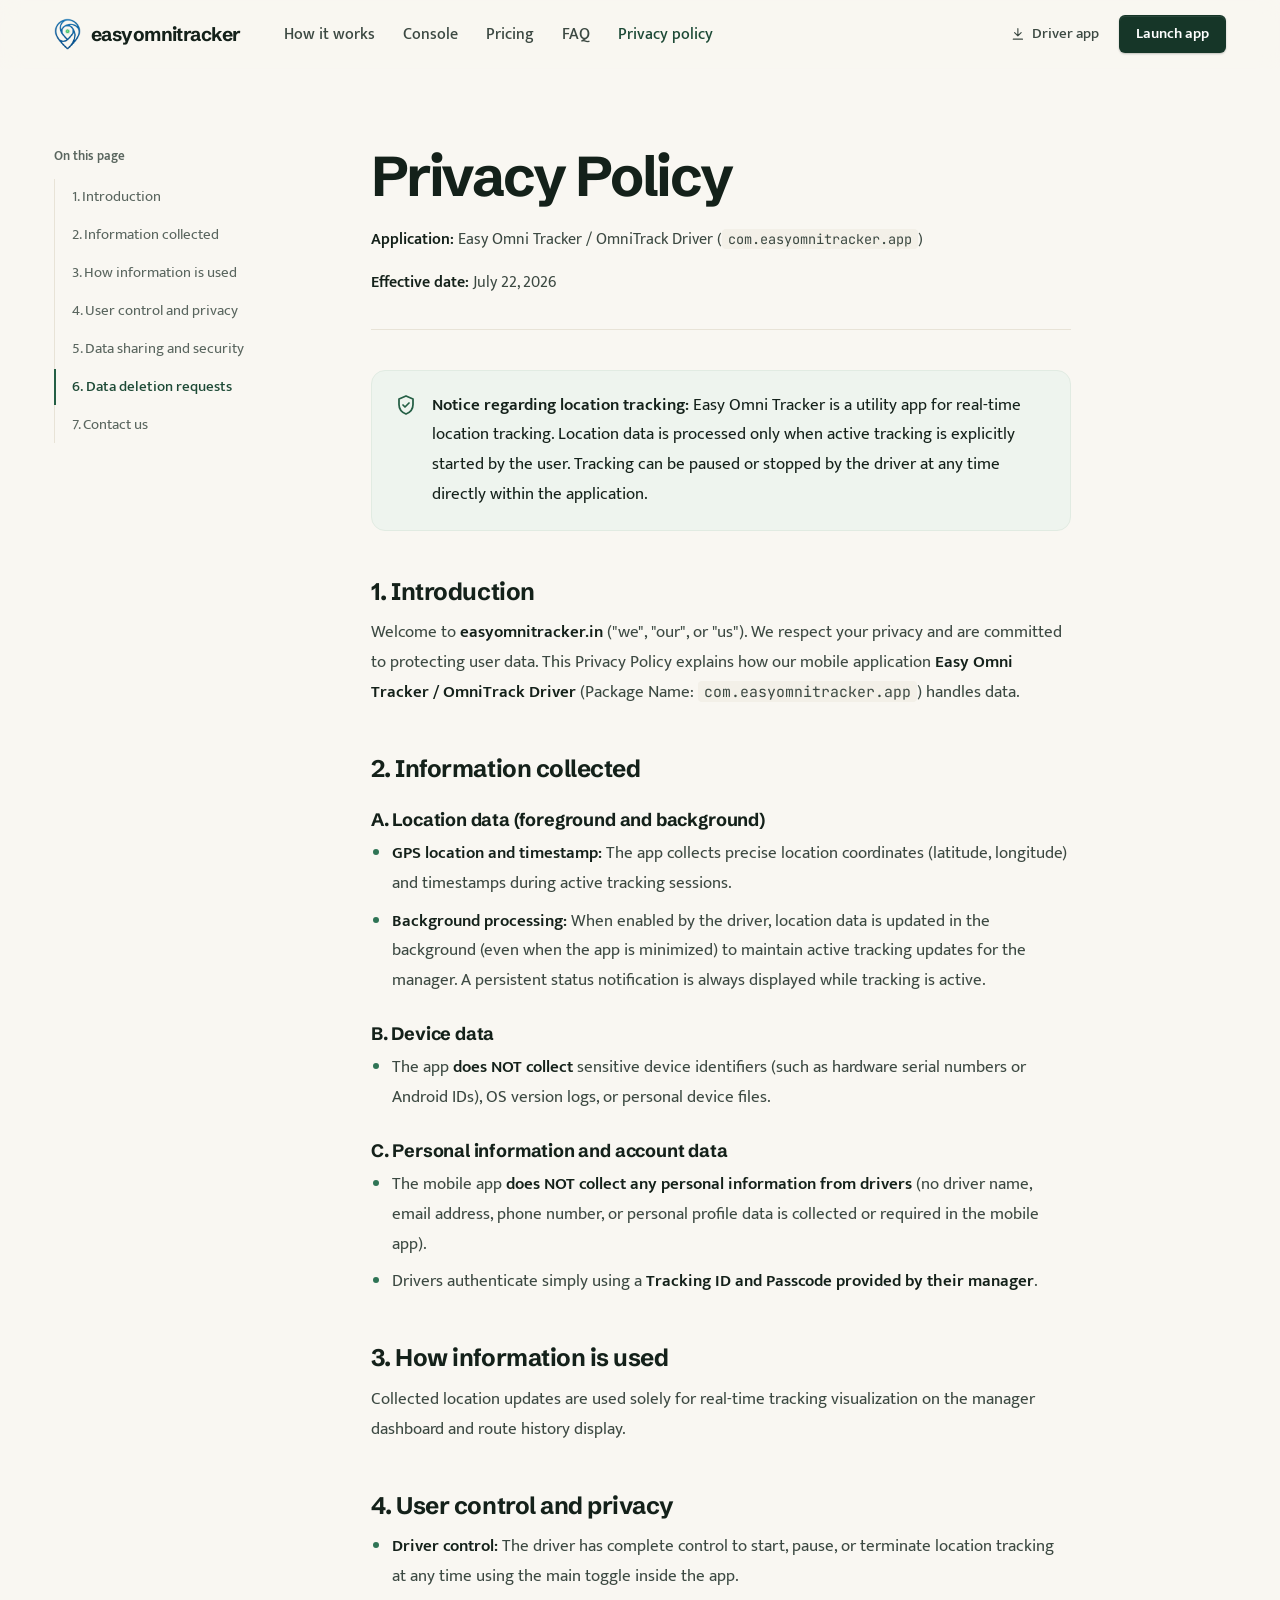
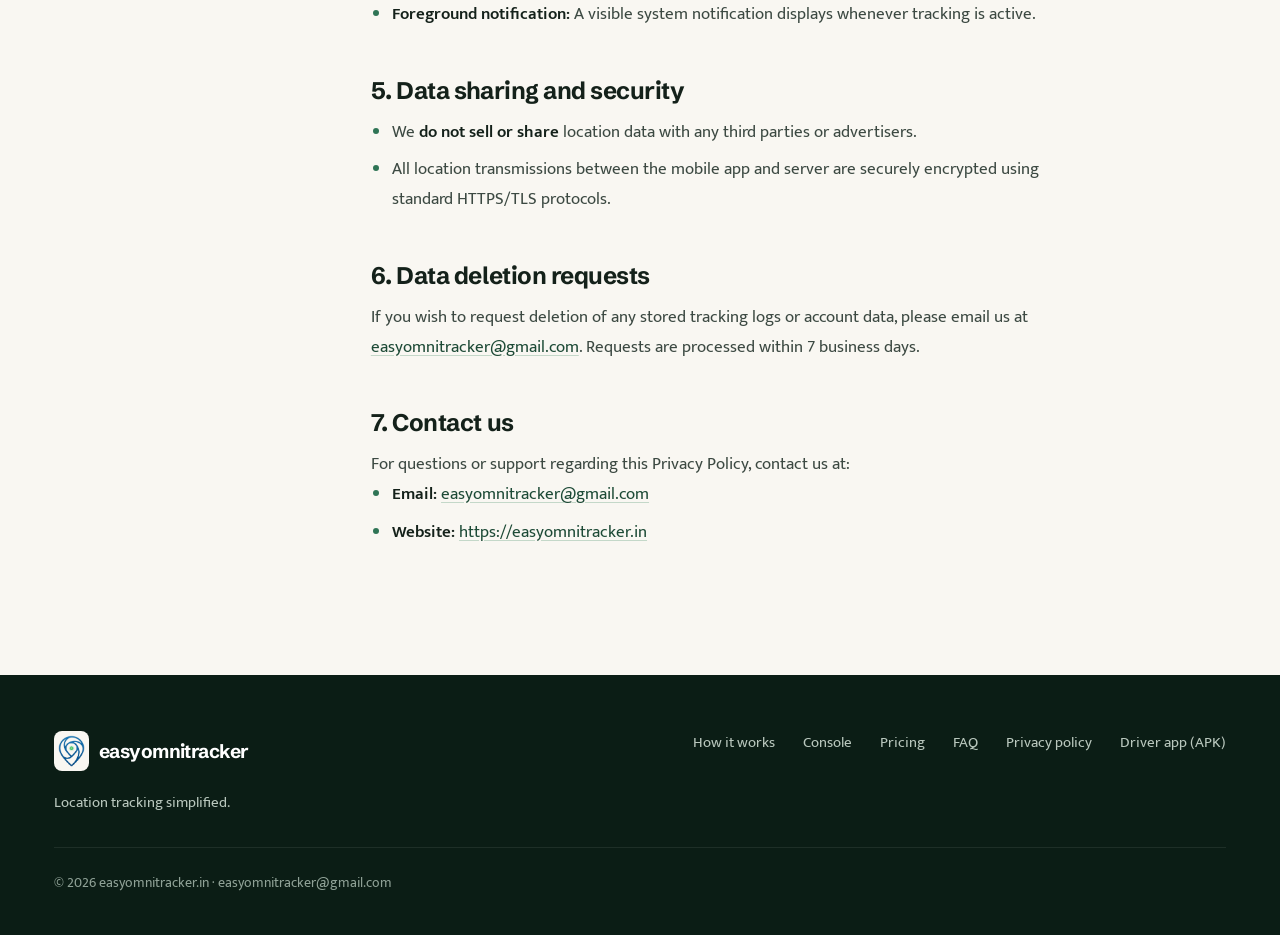
==== commit ee5aef4a: "Apply finish-review fixes: palette discipline, humanist body face, mobile tabs - Consent phone mock " ====
--- a/privacy.html
+++ b/privacy.html
@@ -10,7 +10,7 @@
 
     <link rel="preconnect" href="https://fonts.googleapis.com">
     <link rel="preconnect" href="https://fonts.gstatic.com" crossorigin>
-    <link href="https://fonts.googleapis.com/css2?family=Hanken+Grotesk:wght@400;500;600&family=JetBrains+Mono:wght@500&family=Schibsted+Grotesk:wght@600;700&display=swap" rel="stylesheet">
+    <link href="https://fonts.googleapis.com/css2?family=Mukta:wght@400;500;600&family=JetBrains+Mono:wght@500&family=Schibsted+Grotesk:wght@600;700&display=swap" rel="stylesheet">
 
     <link rel="stylesheet" href="styles.css">
     <script>document.documentElement.classList.add('js');</script>
--- a/styles.css
+++ b/styles.css
@@ -42,8 +42,8 @@
     --map-casing: #d9d4c6;
     --map-label: #8c8778;
 
-    --font-display: 'Schibsted Grotesk', 'Hanken Grotesk', system-ui, sans-serif;
-    --font-body: 'Hanken Grotesk', system-ui, -apple-system, 'Segoe UI', sans-serif;
+    --font-display: 'Schibsted Grotesk', 'Mukta', system-ui, sans-serif;
+    --font-body: 'Mukta', system-ui, -apple-system, 'Segoe UI', sans-serif;
     --font-mono: 'JetBrains Mono', ui-monospace, 'SFMono-Regular', Menlo, monospace;
 
     --r-xs: 4px;
@@ -192,9 +192,6 @@
 .btn-secondary:hover { border-color: var(--forest-300); --btn-bg: #fff; }
 .btn-secondary:hover .icon { transform: translateY(2px); }
 
-.btn-amber { --btn-bg: var(--amber-400); --btn-fg: var(--forest-950); }
-.btn-amber:hover { --btn-bg: var(--amber-200); }
-.btn-amber:hover .icon { transform: translateX(2px); }
 
 .btn-sm { min-height: 38px; padding: 8px 16px; font-size: .9375rem; }
 .btn-lg { min-height: 52px; padding: 14px 24px; font-size: 1.0625rem; }
@@ -213,7 +210,7 @@
 .text-link:hover { text-decoration-color: currentColor; }
 .text-link .icon { width: 1.05em; height: 1.05em; transition: transform .25s var(--ease-out); }
 .text-link:hover .icon { transform: translateX(3px); }
-.text-link-light { color: var(--amber-200); text-decoration-color: rgba(236, 211, 161, .35); }
+.text-link-light { color: #fff; text-decoration-color: rgba(255, 255, 255, .35); }
 
 /* ---------- Header ---------- */
 
@@ -298,7 +295,7 @@
 }
 
 .hero h1 {
-    font-size: clamp(2.5rem, 4.15vw, 3.75rem);
+    font-size: clamp(2.5rem, 3.9vw, 3.5rem);
     line-height: 1.02;
     letter-spacing: -0.038em;
     margin-bottom: 24px;
@@ -328,7 +325,7 @@
 .hero-facts li::before {
     content: '';
     width: 6px; height: 6px; border-radius: 50%;
-    background: var(--amber-500);
+    background: var(--forest-500);
     margin-right: 4px;
 }
 .hero-facts strong { color: var(--ink); font-weight: 600; }
@@ -360,9 +357,8 @@
 
 .sim-tag {
     margin-left: auto;
-    font-family: var(--font-mono);
-    font-size: .75rem;
-    font-weight: 500;
+    font-size: .8125rem;
+    font-weight: 600;
     color: var(--amber-800);
     background: var(--amber-50);
     border: 1px solid var(--amber-200);
@@ -723,7 +719,7 @@
 .chip-file { white-space: nowrap; }
 .chip-file .icon { width: 15px; height: 15px; }
 
-.sample-note { font-size: .75rem; color: var(--ink-3); font-family: var(--font-mono); }
+.sample-note { font-size: .8125rem; color: var(--ink-3); }
 
 .timeline { background: #fff; border: 1px solid var(--stone-200); border-radius: var(--r); padding: 14px 14px 12px; }
 .tl-axis { display: flex; justify-content: space-between; font-family: var(--font-mono); font-size: .6875rem; color: var(--ink-3); margin-bottom: 8px; }
@@ -827,7 +823,7 @@
 
 .trust-list { list-style: none; display: grid; gap: 24px; margin-bottom: 36px; }
 .trust-list li { display: grid; grid-template-columns: auto 1fr; gap: 16px; }
-.trust-list .icon { width: 24px; height: 24px; color: var(--amber-400); margin-top: 2px; }
+.trust-list .icon { width: 24px; height: 24px; color: var(--forest-300); margin-top: 2px; }
 .trust-list strong { display: block; color: #fff; font-weight: 600; margin-bottom: 2px; }
 .trust-list span { color: var(--forest-200); font-size: 1rem; }
 
@@ -841,35 +837,35 @@
     box-shadow: 0 30px 60px -24px rgba(0, 0, 0, .6);
     position: relative;
 }
-.phone-notch { position: absolute; top: 20px; left: 50%; width: 76px; height: 20px; border-radius: 999px; background: #000; transform: translateX(-50%); z-index: 1; }
+.phone-notch { position: absolute; top: 20px; left: 50%; width: 76px; height: 20px; border-radius: 999px; background: #050d09; transform: translateX(-50%); z-index: 1; }
 .phone-screen {
-    background: #121a26;
+    background: var(--forest-800);
     border-radius: 30px;
     padding: 52px 18px 20px;
     display: flex; flex-direction: column; gap: 12px;
-    color: #f3f5f7;
+    color: var(--stone-50);
     min-height: 460px;
 }
 .ph-status { display: flex; align-items: center; gap: 8px; font-weight: 600; font-size: 1rem; margin-bottom: 4px; }
-.ph-dot { width: 10px; height: 10px; border-radius: 50%; background: #34b37a; box-shadow: 0 0 0 4px rgba(52, 179, 122, .2); transition: background-color .3s ease, box-shadow .3s ease; }
-.phone[data-running="false"] .ph-dot { background: var(--amber-400); box-shadow: 0 0 0 4px rgba(216, 165, 79, .2); }
-.ph-card { background: #1a2333; border: 1px solid #263248; border-radius: 12px; padding: 12px 14px; display: flex; flex-direction: column; gap: 2px; }
-.ph-k { font-size: .75rem; color: #9aa4b2; }
-.ph-v { font-size: 1rem; color: #f3f5f7; }
-.ph-note { font-size: .8125rem; line-height: 1.45; color: #b8c1cc; background: #1a2333; border: 1px solid #263248; border-radius: 12px; padding: 12px 14px; min-height: 84px; }
+.ph-dot { width: 10px; height: 10px; border-radius: 50%; background: var(--forest-300); box-shadow: 0 0 0 4px rgba(143, 179, 157, .22); transition: background-color .3s ease, box-shadow .3s ease; }
+.phone[data-running="false"] .ph-dot { background: var(--amber-400); box-shadow: 0 0 0 4px rgba(216, 165, 79, .22); }
+.ph-card { background: var(--forest-900); border: 1px solid var(--forest-700); border-radius: 12px; padding: 12px 14px; display: flex; flex-direction: column; gap: 2px; }
+.ph-k { font-size: .8125rem; color: var(--forest-200); }
+.ph-v { font-size: 1rem; color: var(--stone-50); }
+.ph-note { font-size: .875rem; line-height: 1.45; color: var(--forest-100); background: var(--forest-900); border: 1px solid var(--forest-700); border-radius: 12px; padding: 12px 14px; min-height: 84px; }
 .ph-btn {
     margin-top: auto;
     min-height: 48px;
     border-radius: 12px;
     font-weight: 600;
-    background: #b5473a;
-    color: #fff;
-    transition: background-color .25s ease, transform .2s var(--ease-out);
-}
-.ph-btn:hover { background: #a03d31; }
+    background: var(--stone-100);
+    color: var(--forest-900);
+    transition: background-color .25s ease, color .25s ease, transform .2s var(--ease-out);
+}
+.ph-btn:hover { background: #fff; }
 .ph-btn:active { transform: scale(.98); }
-.phone[data-running="false"] .ph-btn { background: var(--forest-600); }
-.phone[data-running="false"] .ph-btn:hover { background: var(--forest-500); }
+.phone[data-running="false"] .ph-btn { background: var(--amber-400); color: var(--forest-950); }
+.phone[data-running="false"] .ph-btn:hover { background: var(--amber-200); }
 .phone-caption { color: var(--forest-200); font-size: .9375rem; }
 
 /* Pricing */
@@ -896,19 +892,19 @@
     font-weight: 700;
     font-size: clamp(3.5rem, 6vw, 4.75rem);
     line-height: 1;
-    letter-spacing: -0.045em;
+    letter-spacing: -0.04em;
     color: var(--forest-800);
 }
 .price-unit { font-size: 1rem; color: var(--ink-2); font-weight: 500; line-height: 1.4; }
 .price-was { color: var(--ink-3); text-decoration: line-through; text-decoration-thickness: 1.5px; }
-.price-off { color: var(--amber-800); font-weight: 600; }
+.price-off { color: var(--forest-700); font-weight: 600; }
 .price-note { color: var(--ink-3); font-size: .9375rem; margin-bottom: 28px; }
 .price-points { list-style: none; display: grid; gap: 12px; margin-bottom: 32px; }
 .price-points li { display: flex; gap: 12px; align-items: flex-start; }
 .price-points .icon { color: var(--forest-600); stroke-width: 2.2; margin-top: 3px; width: 18px; height: 18px; }
 .price-card .btn { margin-top: auto; }
 .price-bonus { margin-top: 16px; font-size: .9375rem; color: var(--ink-2); text-align: center; }
-.price-bonus strong { color: var(--amber-800); }
+.price-bonus strong { color: var(--forest-700); }
 
 .calc {
     background: var(--forest-50);
@@ -946,7 +942,7 @@
 .calc-sum > div { display: flex; justify-content: space-between; gap: 16px; font-size: .9688rem; color: var(--ink-2); }
 .calc-sum dd { font-family: var(--font-mono); font-variant-numeric: tabular-nums; font-weight: 500; color: var(--ink); }
 .calc-disc { transition: opacity .25s ease; }
-.calc-disc.is-off { opacity: .45; }
+.calc-disc.is-off dd { color: var(--ink-3); }
 .calc-disc.is-on dd { color: var(--forest-600); }
 .calc-total { margin-top: 8px; padding-top: 14px; border-top: 1px solid var(--forest-200); align-items: baseline; }
 .calc-total dt { font-weight: 600; color: var(--ink); }
@@ -975,21 +971,23 @@
     align-items: center;
     padding: clamp(24px, 3.5vw, 40px);
     border-radius: var(--r-xl);
-    background: var(--amber-50);
-    border: 1px solid var(--amber-100);
+    background: var(--stone-0);
+    border: 1px solid var(--stone-200);
+    box-shadow: var(--shadow-1);
 }
 .apk-icon {
     width: 64px; height: 64px;
     border-radius: 16px;
     display: grid; place-items: center;
-    background: var(--amber-400);
-    color: var(--forest-950);
+    background: var(--forest-50);
+    border: 1px solid var(--forest-100);
+    color: var(--forest-700);
 }
 .apk-icon .icon { width: 30px; height: 30px; }
 .apk-copy h2 { font-size: clamp(1.5rem, 2.3vw, 1.875rem); letter-spacing: -0.025em; margin-bottom: 8px; }
 .apk-copy p { color: var(--ink-2); max-width: 40em; }
 .apk-action { display: flex; flex-direction: column; align-items: center; gap: 8px; }
-.apk-meta { font-size: .8125rem; color: var(--ink-3); font-family: var(--font-mono); }
+.apk-meta { font-size: .875rem; color: var(--ink-3); }
 
 /* FAQ */
 
@@ -1026,10 +1024,10 @@
 
 /* Closing band */
 
-.band-close { background: var(--forest-800); color: #fff; text-align: center; }
+.band-close { background: var(--stone-100); border-top: 1px solid var(--stone-200); text-align: center; }
 .close-inner { max-width: 760px; }
-.band-close h2 { color: #fff; font-size: clamp(2.25rem, 4.4vw, 3.5rem); letter-spacing: -0.035em; margin-bottom: 16px; }
-.band-close p { color: var(--forest-200); font-size: 1.125rem; margin: 0 auto 36px; max-width: 32em; }
+.band-close h2 { color: var(--forest-800); font-size: clamp(2.25rem, 4.4vw, 3.5rem); letter-spacing: -0.035em; margin-bottom: 16px; }
+.band-close p { color: var(--ink-2); font-size: 1.125rem; margin: 0 auto 36px; max-width: 32em; }
 .close-actions { display: flex; flex-wrap: wrap; justify-content: center; align-items: center; gap: 16px 28px; }
 
 /* Footer */
@@ -1108,11 +1106,10 @@
     .steps { grid-template-columns: minmax(0, 1fr); gap: 48px; max-width: 560px; }
     .step { display: grid; grid-template-columns: minmax(0, 1fr); }
     .explorer { grid-template-columns: minmax(0, 1fr); }
-    .explorer-tabs { flex-direction: row; overflow-x: auto; scrollbar-width: none; margin-inline: calc(-1 * var(--gutter)); padding-inline: var(--gutter); }
-    .explorer-tabs::-webkit-scrollbar { display: none; }
-    .tab { flex: none; padding: 10px 14px; }
+    .explorer-tabs { display: grid; grid-template-columns: repeat(2, minmax(0, 1fr)); gap: 6px; }
+    .tab { padding: 10px 12px; align-items: center; gap: 10px; border-color: var(--stone-200); }
     .tab small { display: none; }
-    .tab strong { font-size: .9688rem; white-space: nowrap; }
+    .tab strong { font-size: .9688rem; }
     .tab .icon { width: 18px; height: 18px; }
     .panel { grid-template-columns: minmax(0, 1fr); min-height: 0; }
     .explorer-panels { min-height: 0; }
@@ -1183,7 +1180,7 @@
     .stepper output { min-width: 40px; }
     .stops text { font-size: 21px; stroke-width: 6px; }
     .map-labels { display: none; }
-    .explorer-tabs { -webkit-mask-image: linear-gradient(90deg, #000 85%, transparent); mask-image: linear-gradient(90deg, #000 85%, transparent); }
+
     .faq-list summary { font-size: 1.0625rem; padding: 18px 2px; }
     .faq-body { padding-right: 8px; }
     .footer-grid { grid-template-columns: minmax(0, 1fr); }
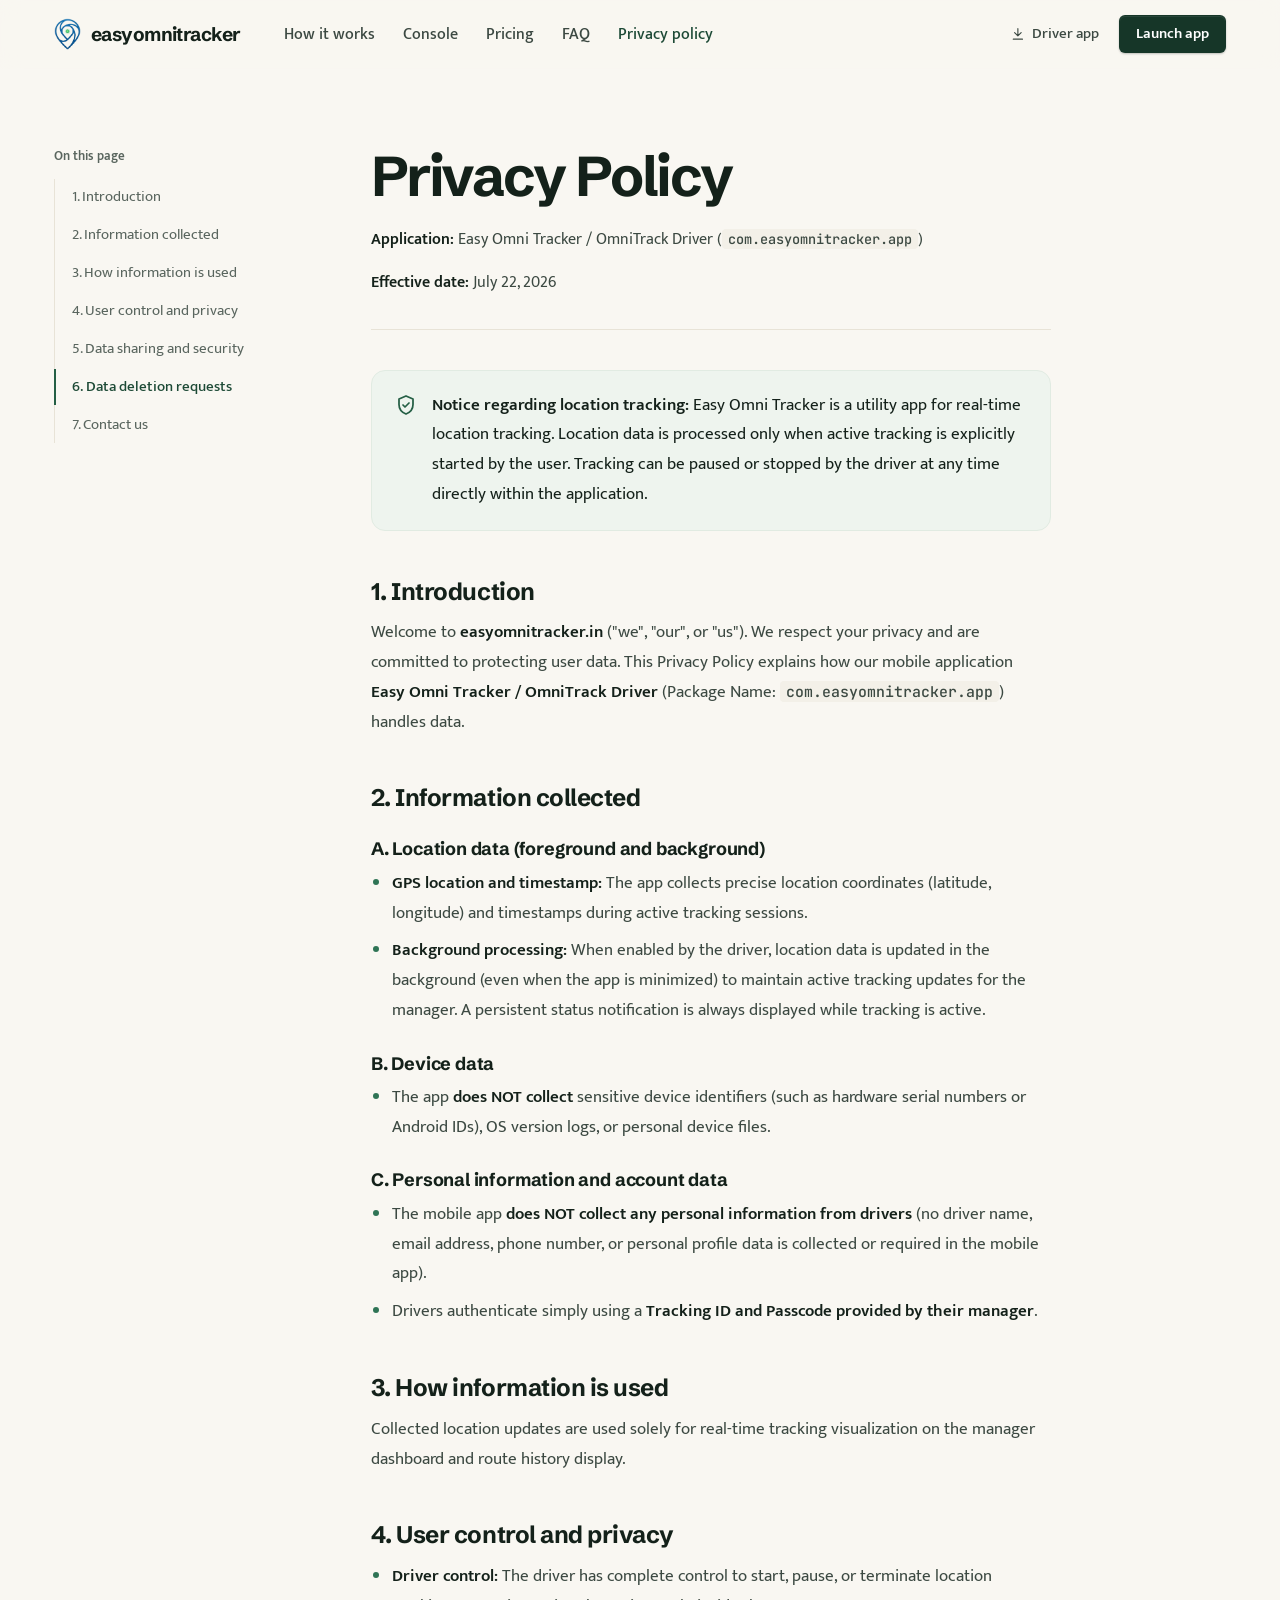
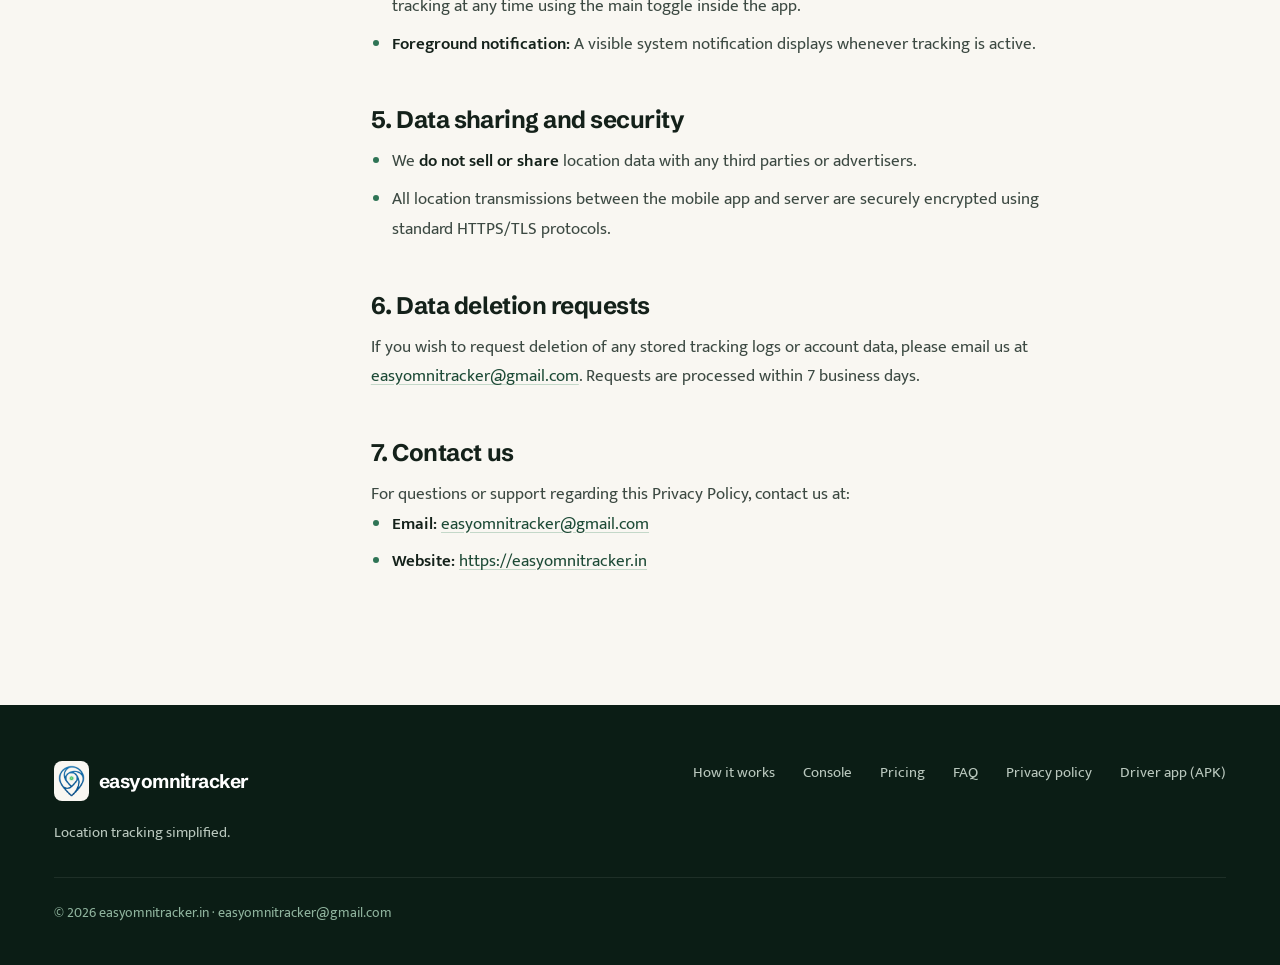
==== commit b538bd94: "Audit and refinement pass: realistic 3D van film, self-hosted fonts, QA fixes Hero film (tools/hero-" ====
--- a/privacy.html
+++ b/privacy.html
@@ -8,9 +8,11 @@
     <meta name="theme-color" content="#163628">
     <link rel="icon" type="image/png" href="assets/mark.png">
 
-    <link rel="preconnect" href="https://fonts.googleapis.com">
-    <link rel="preconnect" href="https://fonts.gstatic.com" crossorigin>
-    <link href="https://fonts.googleapis.com/css2?family=Mukta:wght@400;500;600&family=JetBrains+Mono:wght@500&family=Schibsted+Grotesk:wght@600;700&display=swap" rel="stylesheet">
+    <link rel="preload" href="assets/fonts/mukta-400-latin.woff2" as="font" type="font/woff2" crossorigin>
+    <link rel="preload" href="assets/fonts/schibsted-grotesk-latin.woff2" as="font" type="font/woff2" crossorigin>
+    <link rel="preload" href="assets/fonts/mukta-600-latin.woff2" as="font" type="font/woff2" crossorigin>
+    <link rel="preload" href="assets/fonts/jetbrains-mono-500-latin.woff2" as="font" type="font/woff2" crossorigin>
+    <link rel="stylesheet" href="assets/fonts.css">
 
     <link rel="stylesheet" href="styles.css">
     <script>document.documentElement.classList.add('js');</script>
--- a/assets/fonts.css
+++ b/assets/fonts.css
@@ -0,0 +1,109 @@
+/* Self-hosted from Google Fonts (SIL Open Font License): latin + latin-ext subsets only. */
+/* JetBrains Mono 500 latin-ext */
+@font-face {
+  font-family: 'JetBrains Mono';
+  font-style: normal;
+  font-weight: 500;
+  font-display: swap;
+  src: url(fonts/jetbrains-mono-500-latin-ext.woff2) format('woff2');
+  unicode-range: U+0100-02BA, U+02BD-02C5, U+02C7-02CC, U+02CE-02D7, U+02DD-02FF, U+0304, U+0308, U+0329, U+1D00-1DBF, U+1E00-1E9F, U+1EF2-1EFF, U+2020, U+20A0-20AB, U+20AD-20C4, U+2113, U+2C60-2C7F, U+A720-A7FF;
+}
+/* JetBrains Mono 500 latin */
+@font-face {
+  font-family: 'JetBrains Mono';
+  font-style: normal;
+  font-weight: 500;
+  font-display: swap;
+  src: url(fonts/jetbrains-mono-500-latin.woff2) format('woff2');
+  unicode-range: U+0000-00FF, U+0131, U+0152-0153, U+02BB-02BC, U+02C6, U+02DA, U+02DC, U+0304, U+0308, U+0329, U+2000-206F, U+20AC, U+2122, U+2191, U+2193, U+2212, U+2215, U+FEFF, U+FFFD;
+}
+/* Mukta 400 latin-ext */
+@font-face {
+  font-family: 'Mukta';
+  font-style: normal;
+  font-weight: 400;
+  font-display: swap;
+  src: url(fonts/mukta-400-latin-ext.woff2) format('woff2');
+  unicode-range: U+0100-02BA, U+02BD-02C5, U+02C7-02CC, U+02CE-02D7, U+02DD-02FF, U+0304, U+0308, U+0329, U+1D00-1DBF, U+1E00-1E9F, U+1EF2-1EFF, U+2020, U+20A0-20AB, U+20AD-20C4, U+2113, U+2C60-2C7F, U+A720-A7FF;
+}
+/* Mukta 400 latin */
+@font-face {
+  font-family: 'Mukta';
+  font-style: normal;
+  font-weight: 400;
+  font-display: swap;
+  src: url(fonts/mukta-400-latin.woff2) format('woff2');
+  unicode-range: U+0000-00FF, U+0131, U+0152-0153, U+02BB-02BC, U+02C6, U+02DA, U+02DC, U+0304, U+0308, U+0329, U+2000-206F, U+20AC, U+2122, U+2191, U+2193, U+2212, U+2215, U+FEFF, U+FFFD;
+}
+/* Mukta 500 latin-ext */
+@font-face {
+  font-family: 'Mukta';
+  font-style: normal;
+  font-weight: 500;
+  font-display: swap;
+  src: url(fonts/mukta-500-latin-ext.woff2) format('woff2');
+  unicode-range: U+0100-02BA, U+02BD-02C5, U+02C7-02CC, U+02CE-02D7, U+02DD-02FF, U+0304, U+0308, U+0329, U+1D00-1DBF, U+1E00-1E9F, U+1EF2-1EFF, U+2020, U+20A0-20AB, U+20AD-20C4, U+2113, U+2C60-2C7F, U+A720-A7FF;
+}
+/* Mukta 500 latin */
+@font-face {
+  font-family: 'Mukta';
+  font-style: normal;
+  font-weight: 500;
+  font-display: swap;
+  src: url(fonts/mukta-500-latin.woff2) format('woff2');
+  unicode-range: U+0000-00FF, U+0131, U+0152-0153, U+02BB-02BC, U+02C6, U+02DA, U+02DC, U+0304, U+0308, U+0329, U+2000-206F, U+20AC, U+2122, U+2191, U+2193, U+2212, U+2215, U+FEFF, U+FFFD;
+}
+/* Mukta 600 latin-ext */
+@font-face {
+  font-family: 'Mukta';
+  font-style: normal;
+  font-weight: 600;
+  font-display: swap;
+  src: url(fonts/mukta-600-latin-ext.woff2) format('woff2');
+  unicode-range: U+0100-02BA, U+02BD-02C5, U+02C7-02CC, U+02CE-02D7, U+02DD-02FF, U+0304, U+0308, U+0329, U+1D00-1DBF, U+1E00-1E9F, U+1EF2-1EFF, U+2020, U+20A0-20AB, U+20AD-20C4, U+2113, U+2C60-2C7F, U+A720-A7FF;
+}
+/* Mukta 600 latin */
+@font-face {
+  font-family: 'Mukta';
+  font-style: normal;
+  font-weight: 600;
+  font-display: swap;
+  src: url(fonts/mukta-600-latin.woff2) format('woff2');
+  unicode-range: U+0000-00FF, U+0131, U+0152-0153, U+02BB-02BC, U+02C6, U+02DA, U+02DC, U+0304, U+0308, U+0329, U+2000-206F, U+20AC, U+2122, U+2191, U+2193, U+2212, U+2215, U+FEFF, U+FFFD;
+}
+/* Schibsted Grotesk 600 latin-ext */
+@font-face {
+  font-family: 'Schibsted Grotesk';
+  font-style: normal;
+  font-weight: 600;
+  font-display: swap;
+  src: url(fonts/schibsted-grotesk-latin-ext.woff2) format('woff2');
+  unicode-range: U+0100-02BA, U+02BD-02C5, U+02C7-02CC, U+02CE-02D7, U+02DD-02FF, U+0304, U+0308, U+0329, U+1D00-1DBF, U+1E00-1E9F, U+1EF2-1EFF, U+2020, U+20A0-20AB, U+20AD-20C4, U+2113, U+2C60-2C7F, U+A720-A7FF;
+}
+/* Schibsted Grotesk 600 latin */
+@font-face {
+  font-family: 'Schibsted Grotesk';
+  font-style: normal;
+  font-weight: 600;
+  font-display: swap;
+  src: url(fonts/schibsted-grotesk-latin.woff2) format('woff2');
+  unicode-range: U+0000-00FF, U+0131, U+0152-0153, U+02BB-02BC, U+02C6, U+02DA, U+02DC, U+0304, U+0308, U+0329, U+2000-206F, U+20AC, U+2122, U+2191, U+2193, U+2212, U+2215, U+FEFF, U+FFFD;
+}
+/* Schibsted Grotesk 700 latin-ext */
+@font-face {
+  font-family: 'Schibsted Grotesk';
+  font-style: normal;
+  font-weight: 700;
+  font-display: swap;
+  src: url(fonts/schibsted-grotesk-latin-ext.woff2) format('woff2');
+  unicode-range: U+0100-02BA, U+02BD-02C5, U+02C7-02CC, U+02CE-02D7, U+02DD-02FF, U+0304, U+0308, U+0329, U+1D00-1DBF, U+1E00-1E9F, U+1EF2-1EFF, U+2020, U+20A0-20AB, U+20AD-20C4, U+2113, U+2C60-2C7F, U+A720-A7FF;
+}
+/* Schibsted Grotesk 700 latin */
+@font-face {
+  font-family: 'Schibsted Grotesk';
+  font-style: normal;
+  font-weight: 700;
+  font-display: swap;
+  src: url(fonts/schibsted-grotesk-latin.woff2) format('woff2');
+  unicode-range: U+0000-00FF, U+0131, U+0152-0153, U+02BB-02BC, U+02C6, U+02DA, U+02DC, U+0304, U+0308, U+0329, U+2000-206F, U+20AC, U+2122, U+2191, U+2193, U+2212, U+2215, U+FEFF, U+FFFD;
+}
--- a/styles.css
+++ b/styles.css
@@ -1,5 +1,24 @@
 /* easyomnitracker — site styles
    Palette: warm stone neutrals, deep forest green, muted amber (live state). */
+
+/* Metric-matched fallbacks: text keeps its size and line positions while the web fonts load (no layout shift). */
+@font-face {
+    font-family: 'Mukta Fallback';
+    src: local('Arial'), local('ArialMT'), local('Liberation Sans'), local('Helvetica');
+    size-adjust: 93.41%;
+    ascent-override: 120.97%;
+    descent-override: 56.95%;
+    line-gap-override: 0%;
+}
+@font-face {
+    font-family: 'Schibsted Fallback';
+    src: local('Arial Bold'), local('Arial-BoldMT'), local('Liberation Sans Bold'), local('Helvetica Bold');
+    font-weight: 600 700;
+    size-adjust: 101.17%;
+    ascent-override: 96.53%;
+    descent-override: 25.48%;
+    line-gap-override: 0%;
+}
 
 :root {
     --stone-0: #fdfcf9;
@@ -42,8 +61,8 @@
     --map-casing: #d9d4c6;
     --map-label: #8c8778;
 
-    --font-display: 'Schibsted Grotesk', 'Mukta', system-ui, sans-serif;
-    --font-body: 'Mukta', system-ui, -apple-system, 'Segoe UI', sans-serif;
+    --font-display: 'Schibsted Grotesk', 'Schibsted Fallback', system-ui, sans-serif;
+    --font-body: 'Mukta', 'Mukta Fallback', system-ui, -apple-system, 'Segoe UI', sans-serif;
     --font-mono: 'JetBrains Mono', ui-monospace, 'SFMono-Regular', Menlo, monospace;
 
     --r-xs: 4px;
@@ -55,6 +74,7 @@
     --shadow-1: 0 1px 2px rgba(20, 33, 26, .06), 0 1px 1px rgba(20, 33, 26, .03);
     --shadow-2: 0 1px 2px rgba(20, 33, 26, .05), 0 10px 28px -10px rgba(20, 33, 26, .16);
     --shadow-3: 0 2px 6px rgba(20, 33, 26, .06), 0 28px 60px -20px rgba(20, 33, 26, .28);
+    --shadow-phone: 0 0 0 1px rgba(253, 252, 249, .16), 0 2px 4px rgba(20, 33, 26, .18), 0 30px 60px -20px rgba(20, 33, 26, .5);
 
     --ease-out: cubic-bezier(.16, 1, .3, 1);
     --ease-in-out: cubic-bezier(.65, 0, .35, 1);
@@ -289,8 +309,8 @@
 
 .hero-grid {
     display: grid;
-    grid-template-columns: minmax(0, 5fr) minmax(0, 6.6fr);
-    gap: clamp(32px, 5vw, 72px);
+    grid-template-columns: minmax(0, 5fr) minmax(0, 5.6fr);
+    gap: clamp(40px, 7vw, 112px);
     align-items: center;
 }
 
@@ -315,7 +335,7 @@
     list-style: none;
     display: flex;
     flex-wrap: wrap;
-    gap: 8px 24px;
+    gap: 8px 20px;
     font-size: .9375rem;
     color: var(--ink-3);
     padding-top: 24px;
@@ -330,33 +350,150 @@
 }
 .hero-facts strong { color: var(--ink); font-weight: 600; }
 
-/* Console */
-
-.console {
+/* Hero stage: film (tertiary) with phone (supporting) in the foreground */
+
+.hero-stage {
     position: relative;
+    padding-bottom: 56px;
+    isolation: isolate;
+}
+
+.hero-film {
+    position: relative;
+    aspect-ratio: 10 / 9;
+    border-radius: var(--r-xl);
+    overflow: hidden;
+    background: var(--forest-900) url('assets/hero-highway-poster.jpg') center / cover no-repeat;
+    box-shadow: var(--shadow-2);
+}
+.hero-stage.is-poster .hero-video { visibility: hidden; }
+.hero-video {
+    position: absolute;
+    inset: 0;
+    width: 100%;
+    height: 100%;
+    object-fit: cover;
+    object-position: 55% 60%;
+}
+
+.motion-toggle {
+    position: absolute;
+    right: 14px;
+    top: 14px;
+    width: 36px; height: 36px;
+    display: grid; place-items: center;
+    border-radius: 50%;
+    background: var(--stone-50);
+    color: var(--ink);
+    border: 1px solid var(--stone-200);
+    box-shadow: var(--shadow-1);
+    transition: background-color .2s ease;
+}
+.motion-toggle:hover { background: #fff; }
+.motion-toggle .icon { width: 15px; height: 15px; stroke-width: 2.2; }
+.motion-toggle .icon-play { display: none; }
+.motion-toggle[aria-pressed="true"] .icon-pause { display: none; }
+.motion-toggle[aria-pressed="true"] .icon-play { display: block; }
+
+.hero-phone {
+    --phone-w: 214px;
+    position: absolute;
+    left: -40px;
+    bottom: 0;
+    width: var(--phone-w);
+    font-size: max(10px, calc(var(--phone-w) / 15.5));
+    padding: .6em;
+    border-radius: 2.6em;
+    background: var(--forest-950);
+    box-shadow: var(--shadow-phone);
+    z-index: 1;
+}
+.hero-phone::before,
+.hero-phone::after {
+    content: '';
+    position: absolute;
+    width: 3px;
+    border-radius: 2px;
+    background: var(--forest-900);
+}
+.hero-phone::before { right: -3px; top: 22%; height: 11%; }
+.hero-phone::after { left: -3px; top: 18%; height: 7%; box-shadow: 0 2.4em 0 var(--forest-900); }
+.hp-notch {
+    position: absolute; top: 1.15em; left: 50%;
+    width: 4.6em; height: 1.2em;
+    border-radius: 999px; background: #070a08;
+    transform: translateX(-50%); z-index: 2;
+}
+.hp-screen {
     background: var(--stone-0);
-    border: 1px solid var(--stone-200);
-    border-radius: var(--r-l);
-    box-shadow: var(--shadow-3);
+    border-radius: 2.05em;
     overflow: hidden;
-}
-
-.console-bar {
-    display: flex;
-    align-items: center;
-    gap: 12px;
-    padding: 10px 10px 10px 16px;
-    border-bottom: 1px solid var(--stone-200);
-    background: var(--stone-0);
-}
-.console-title {
-    display: inline-flex; align-items: center; gap: 8px;
-    font-weight: 600; font-size: .9375rem; color: var(--ink);
-}
-.console-title .icon { color: var(--forest-600); width: 18px; height: 18px; }
+    display: flex; flex-direction: column;
+}
+.hp-bar {
+    display: flex; justify-content: space-between; align-items: center;
+    padding: .95em 1.3em .3em;
+    font-size: .8em; font-weight: 600; color: var(--ink);
+    font-variant-numeric: tabular-nums;
+}
+.hp-gps { display: inline-flex; align-items: center; gap: .4em; color: var(--forest-700); }
+.gps-dot { width: .6em; height: .6em; border-radius: 50%; background: var(--amber-500); }
+.hero-phone.is-running .gps-dot { animation: gps 2.4s ease-in-out infinite; }
+@keyframes gps { 0%, 100% { opacity: 1; box-shadow: 0 0 0 0 rgba(196, 138, 44, .28); } 60% { opacity: .6; box-shadow: 0 0 0 .22em rgba(196, 138, 44, 0); } }
+.hp-head {
+    display: flex; justify-content: space-between; align-items: center;
+    padding: .35em 1em .6em;
+}
+.hp-name { font-family: var(--font-display); font-weight: 700; font-size: 1.1em; letter-spacing: -0.02em; }
+.hero-phone .status { font-size: .78em; }
+.hp-map { position: relative; border-block: 1px solid var(--stone-200); }
+.hp-map svg { width: 100%; height: auto; aspect-ratio: 240 / 290; }
+.hp-map .sim-tag {
+    position: absolute; left: .6em; bottom: .6em;
+    margin: 0; font-size: max(11px, .72em); padding: .15em .6em;
+}
+.hp-stats {
+    display: grid; grid-template-columns: repeat(3, 1fr);
+    gap: .3em; padding: .7em 1em 1.1em;
+}
+.hp-stats dt { font-size: .8em; color: var(--ink-3); font-weight: 500; }
+.hp-stats dd {
+    font-family: var(--font-mono); font-weight: 500; font-size: .92em;
+    font-variant-numeric: tabular-nums; color: var(--ink); white-space: nowrap;
+}
+.hp-stats dd small { font-size: .74em; color: var(--ink-3); }
+
+.route-plan {
+    stroke: var(--forest-600);
+    stroke-width: 2.5;
+    stroke-dasharray: 2 6;
+    stroke-linecap: round;
+    stroke-linejoin: round;
+    opacity: .6;
+}
+.route-done {
+    stroke: var(--amber-500);
+    stroke-width: 4.5;
+    stroke-linecap: round;
+    stroke-linejoin: round;
+}
+.stop-dot { fill: #fff; stroke: var(--forest-700); stroke-width: 2.5; }
+.stop-end { fill: var(--forest-700); stroke: #fff; }
+
+.ping { fill: var(--amber-500); stroke: #fff; stroke-width: 1.2; transition: opacity .6s ease; }
+.ping-ring { fill: none; stroke: var(--amber-500); stroke-width: 1.6; }
+
+.van-body { fill: var(--forest-800); }
+.van-roof { fill: var(--forest-600); }
+.van-glass { fill: #d5e6da; }
+.van-halo { fill: var(--amber-400); opacity: .28; transform-box: fill-box; transform-origin: center; }
+.hero-phone.is-running .van-halo { animation: halo 2.4s var(--ease-out) infinite; }
+@keyframes halo {
+    0% { transform: scale(.7); opacity: .3; }
+    100% { transform: scale(1.35); opacity: 0; }
+}
 
 .sim-tag {
-    margin-left: auto;
     font-size: .8125rem;
     font-weight: 600;
     color: var(--amber-800);
@@ -367,74 +504,6 @@
     white-space: nowrap;
 }
 
-.icon-btn {
-    width: 34px; height: 34px;
-    display: inline-flex; align-items: center; justify-content: center;
-    border-radius: var(--r-s);
-    color: var(--ink-2);
-    border: 1px solid var(--stone-200);
-    transition: background-color .15s ease, color .15s ease;
-}
-.icon-btn:hover { background: var(--stone-100); color: var(--ink); }
-.icon-btn .icon { width: 16px; height: 16px; stroke-width: 2.2; }
-.icon-btn .icon-play { display: none; }
-.icon-btn[aria-pressed="true"] .icon-pause { display: none; }
-.icon-btn[aria-pressed="true"] .icon-play { display: block; }
-
-.map { position: relative; background: var(--map-land); }
-.map-svg { width: 100%; height: auto; aspect-ratio: 640 / 400; }
-.map-labels text { font-family: var(--font-body); font-weight: 500; letter-spacing: .02em; }
-
-.route-plan {
-    stroke: var(--forest-600);
-    stroke-width: 3;
-    stroke-dasharray: 2 7;
-    stroke-linecap: round;
-    stroke-linejoin: round;
-    opacity: .55;
-}
-.route-done {
-    stroke: var(--amber-500);
-    stroke-width: 5;
-    stroke-linecap: round;
-    stroke-linejoin: round;
-}
-
-.stops text {
-    font-family: var(--font-body);
-    font-size: 12px;
-    font-weight: 600;
-    fill: var(--ink);
-    paint-order: stroke;
-    stroke: var(--map-land);
-    stroke-width: 4px;
-    stroke-linejoin: round;
-}
-.stop-dot { fill: #fff; stroke: var(--forest-700); stroke-width: 3; }
-.stop-end { fill: var(--forest-700); stroke: #fff; }
-
-.ping { fill: var(--amber-500); stroke: #fff; stroke-width: 1.5; transition: opacity .6s ease; }
-.ping-ring { fill: none; stroke: var(--amber-500); stroke-width: 2; }
-
-.van-body { fill: var(--forest-800); }
-.van-roof { fill: var(--forest-600); }
-.van-glass { fill: #d5e6da; }
-.van-halo { fill: var(--amber-400); opacity: .28; transform-box: fill-box; transform-origin: center; }
-.console.is-running .van-halo { animation: halo 1.8s var(--ease-out) infinite; }
-@keyframes halo {
-    0% { transform: scale(.6); opacity: .45; }
-    100% { transform: scale(1.5); opacity: 0; }
-}
-
-.console-foot {
-    display: grid;
-    grid-template-columns: minmax(0, 5fr) minmax(0, 7fr);
-    border-top: 1px solid var(--stone-200);
-    background: var(--stone-0);
-}
-.telemetry { padding: 14px 16px; border-right: 1px solid var(--stone-200); }
-.tm-head { display: flex; align-items: center; justify-content: space-between; margin-bottom: 10px; }
-.tm-name { font-weight: 600; font-size: .9375rem; }
 .status {
     display: inline-flex; align-items: center; gap: 6px;
     font-size: .75rem; font-weight: 600;
@@ -447,46 +516,14 @@
 .status::before { content: ''; width: 6px; height: 6px; border-radius: 50%; background: currentColor; }
 .status[data-state="idle"] { color: var(--amber-800); background: var(--amber-100); }
 .status[data-state="arrived"] { color: var(--ink-2); background: var(--stone-100); }
-.status[data-state="moving"]::before { animation: blink 1.6s ease-in-out infinite; }
-@keyframes blink { 50% { opacity: .35; } }
-
-.tm-grid { display: grid; grid-template-columns: repeat(3, 1fr); gap: 8px; }
-.tm-grid dt { font-size: .6875rem; color: var(--ink-3); font-weight: 500; }
-.tm-grid dd {
-    font-family: var(--font-mono);
-    font-size: .9375rem;
-    font-weight: 500;
-    font-variant-numeric: tabular-nums;
-    color: var(--ink);
-    white-space: nowrap;
-}
-.tm-grid dd small { font-size: .6875rem; color: var(--ink-3); }
-
-.ping-log { padding: 12px 16px 8px; min-width: 0; }
-.ping-log-title { font-size: .6875rem; font-weight: 600; color: var(--ink-3); margin-bottom: 4px; }
-.ping-log ol { list-style: none; display: grid; }
-.ping-log li {
-    display: grid;
-    grid-template-columns: auto minmax(0, 1fr) auto;
-    column-gap: 12px;
-    align-items: baseline;
-    padding: 4px 0;
-    border-top: 1px solid var(--stone-100);
-    font-family: var(--font-mono);
-    font-size: .6875rem;
-    font-variant-numeric: tabular-nums;
-    color: var(--ink-2);
-    min-height: 26px;
-}
-.ping-log li:first-child { border-top: 0; }
-.ping-log time { color: var(--ink-3); }
-.ping-log li > span { white-space: nowrap; overflow: hidden; text-overflow: ellipsis; }
-.ping-log .log-ev { grid-column: span 2; color: var(--amber-800); font-family: var(--font-body); font-weight: 600; font-size: .75rem; }
-.ping-log li.is-new { animation: logIn .5s var(--ease-out); }
-@keyframes logIn {
-    from { opacity: 0; transform: translateY(-6px); background: var(--amber-50); }
-    to { opacity: 1; transform: none; }
-}
+
+/* One orchestrated entrance: film settles, then the phone arrives */
+@media (prefers-reduced-motion: no-preference) {
+    .hero-film { animation: filmIn .9s var(--ease-out) both; }
+    .hero-phone { animation: phoneIn .8s var(--ease-out) .35s both; }
+}
+@keyframes filmIn { from { transform: scale(1.02); } }
+@keyframes phoneIn { from { opacity: .6; transform: translateY(20px); } }
 
 /* ---------- Sections ---------- */
 
@@ -848,7 +885,7 @@
 }
 .ph-status { display: flex; align-items: center; gap: 8px; font-weight: 600; font-size: 1rem; margin-bottom: 4px; }
 .ph-dot { width: 10px; height: 10px; border-radius: 50%; background: var(--forest-300); box-shadow: 0 0 0 4px rgba(143, 179, 157, .22); transition: background-color .3s ease, box-shadow .3s ease; }
-.phone[data-running="false"] .ph-dot { background: var(--amber-400); box-shadow: 0 0 0 4px rgba(216, 165, 79, .22); }
+.phone[data-running="false"] .ph-dot { background: var(--stone-400); box-shadow: 0 0 0 4px rgba(179, 171, 153, .22); }
 .ph-card { background: var(--forest-900); border: 1px solid var(--forest-700); border-radius: 12px; padding: 12px 14px; display: flex; flex-direction: column; gap: 2px; }
 .ph-k { font-size: .8125rem; color: var(--forest-200); }
 .ph-v { font-size: 1rem; color: var(--stone-50); }
@@ -864,8 +901,8 @@
 }
 .ph-btn:hover { background: #fff; }
 .ph-btn:active { transform: scale(.98); }
-.phone[data-running="false"] .ph-btn { background: var(--amber-400); color: var(--forest-950); }
-.phone[data-running="false"] .ph-btn:hover { background: var(--amber-200); }
+.phone[data-running="false"] .ph-btn { background: var(--forest-500); color: #fff; }
+.phone[data-running="false"] .ph-btn:hover { background: var(--forest-600); }
 .phone-caption { color: var(--forest-200); font-size: .9375rem; }
 
 /* Pricing */
@@ -963,7 +1000,7 @@
 
 /* Driver app */
 
-.driver-app { padding-top: 0; }
+.driver-app { padding-top: 0; padding-bottom: clamp(64px, 7vw, 96px); }
 .apk {
     display: grid;
     grid-template-columns: auto minmax(0, 1fr) auto;
@@ -1040,7 +1077,7 @@
 .footer-links { display: flex; flex-wrap: wrap; gap: 8px 28px; justify-content: flex-end; }
 .footer-links a, .footer-legal a { transition: color .15s ease; }
 .footer-links a:hover, .footer-legal a:hover { color: #fff; }
-.footer-legal { grid-column: 1 / -1; padding-top: 24px; border-top: 1px solid rgba(255, 255, 255, .08); font-size: .875rem; color: #8fa196; }
+.footer-legal { grid-column: 1 / -1; padding-top: 24px; border-top: 1px solid rgba(255, 255, 255, .08); font-size: .875rem; color: var(--forest-300); }
 
 /* ---------- Reveal ---------- */
 
@@ -1067,7 +1104,7 @@
 .legal-toc a:hover { color: var(--ink); }
 .legal-toc a[aria-current="true"] { color: var(--forest-700); border-left-color: var(--forest-600); font-weight: 500; }
 
-.legal-body { max-width: 70ch; }
+.legal-body { max-width: 42.5rem; }
 .legal-body h2 { font-size: 1.5rem; letter-spacing: -0.02em; margin: 48px 0 14px; scroll-margin-top: calc(var(--header-h) + 24px); }
 .legal-body h3 { font-size: 1.125rem; letter-spacing: -0.01em; margin: 28px 0 10px; }
 .legal-body p, .legal-body li { color: var(--ink-2); line-height: 1.75; }
@@ -1091,6 +1128,12 @@
 
 /* ---------- Responsive ---------- */
 
+@media (max-width: 1180px) and (min-width: 961px) {
+    .hero-phone { left: -12px; --phone-w: 176px; }
+    .hero-film { aspect-ratio: 1 / 1; }
+    .hero-video { object-position: 0% 60%; }
+}
+
 @media (max-width: 1080px) {
     .nav { gap: 20px; }
     .nav-links a { padding: 8px 9px; }
@@ -1101,8 +1144,11 @@
 }
 
 @media (max-width: 960px) {
-    .hero-grid { grid-template-columns: minmax(0, 1fr); }
+    .hero-grid { grid-template-columns: minmax(0, 1fr); gap: 48px; }
     .hero-copy { max-width: 640px; }
+    .hero-stage { padding-left: 40px; padding-bottom: 48px; }
+    .hero-film { aspect-ratio: 16 / 10; }
+    .hero-phone { left: 0; --phone-w: 210px; }
     .steps { grid-template-columns: minmax(0, 1fr); gap: 48px; max-width: 560px; }
     .step { display: grid; grid-template-columns: minmax(0, 1fr); }
     .explorer { grid-template-columns: minmax(0, 1fr); }
@@ -1155,13 +1201,17 @@
     body { font-size: 1rem; }
     .hero h1 { font-size: clamp(2.25rem, 10.5vw, 2.75rem); }
     .hero-actions .btn { width: 100%; }
+    .hero-stage { padding-left: 0; padding-bottom: 48px; }
+    .hero-film { aspect-ratio: 4 / 5; border-radius: var(--r-l); }
+    .hero-video { object-position: 100% 60%; }
+    .hero-phone { left: auto; right: 8px; --phone-w: 166px; font-size: 12px; }
+    .hp-stats { grid-template-columns: repeat(2, 1fr); }
+    .hp-stats > div:nth-child(3) { display: none; }
+    .hp-stats dt { font-size: .88em; }
+    .hp-bar { padding-inline: 1.1em; font-size: .88em; }
+    .hero-phone .status { font-size: .94em; }
+    .motion-toggle { top: 10px; right: 10px; }
     .hero-facts { gap: 6px 16px; }
-    .hero-demo { margin-inline: calc(-1 * var(--gutter) + 8px); }
-    .console { border-radius: var(--r); }
-    .console-foot { grid-template-columns: minmax(0, 1fr); }
-    .telemetry { border-right: 0; border-bottom: 1px solid var(--stone-200); }
-    .ping-log li > span:nth-child(3) { display: none; }
-    .ping-log li { grid-template-columns: auto minmax(0, 1fr); }
     .vignette { height: auto; min-height: 196px; }
     .panel { padding: 18px; }
     .panel-visual { padding: 12px; }
@@ -1178,13 +1228,15 @@
     .calc { padding: 22px 18px; }
     .stepper button { width: 40px; }
     .stepper output { min-width: 40px; }
-    .stops text { font-size: 21px; stroke-width: 6px; }
-    .map-labels { display: none; }
 
     .faq-list summary { font-size: 1.0625rem; padding: 18px 2px; }
     .faq-body { padding-right: 8px; }
     .footer-grid { grid-template-columns: minmax(0, 1fr); }
     .footer-links { justify-content: flex-start; }
+}
+
+@media (max-width: 360px) {
+    .hero-phone { --phone-w: 152px; }
 }
 
 @media (prefers-reduced-motion: reduce) {
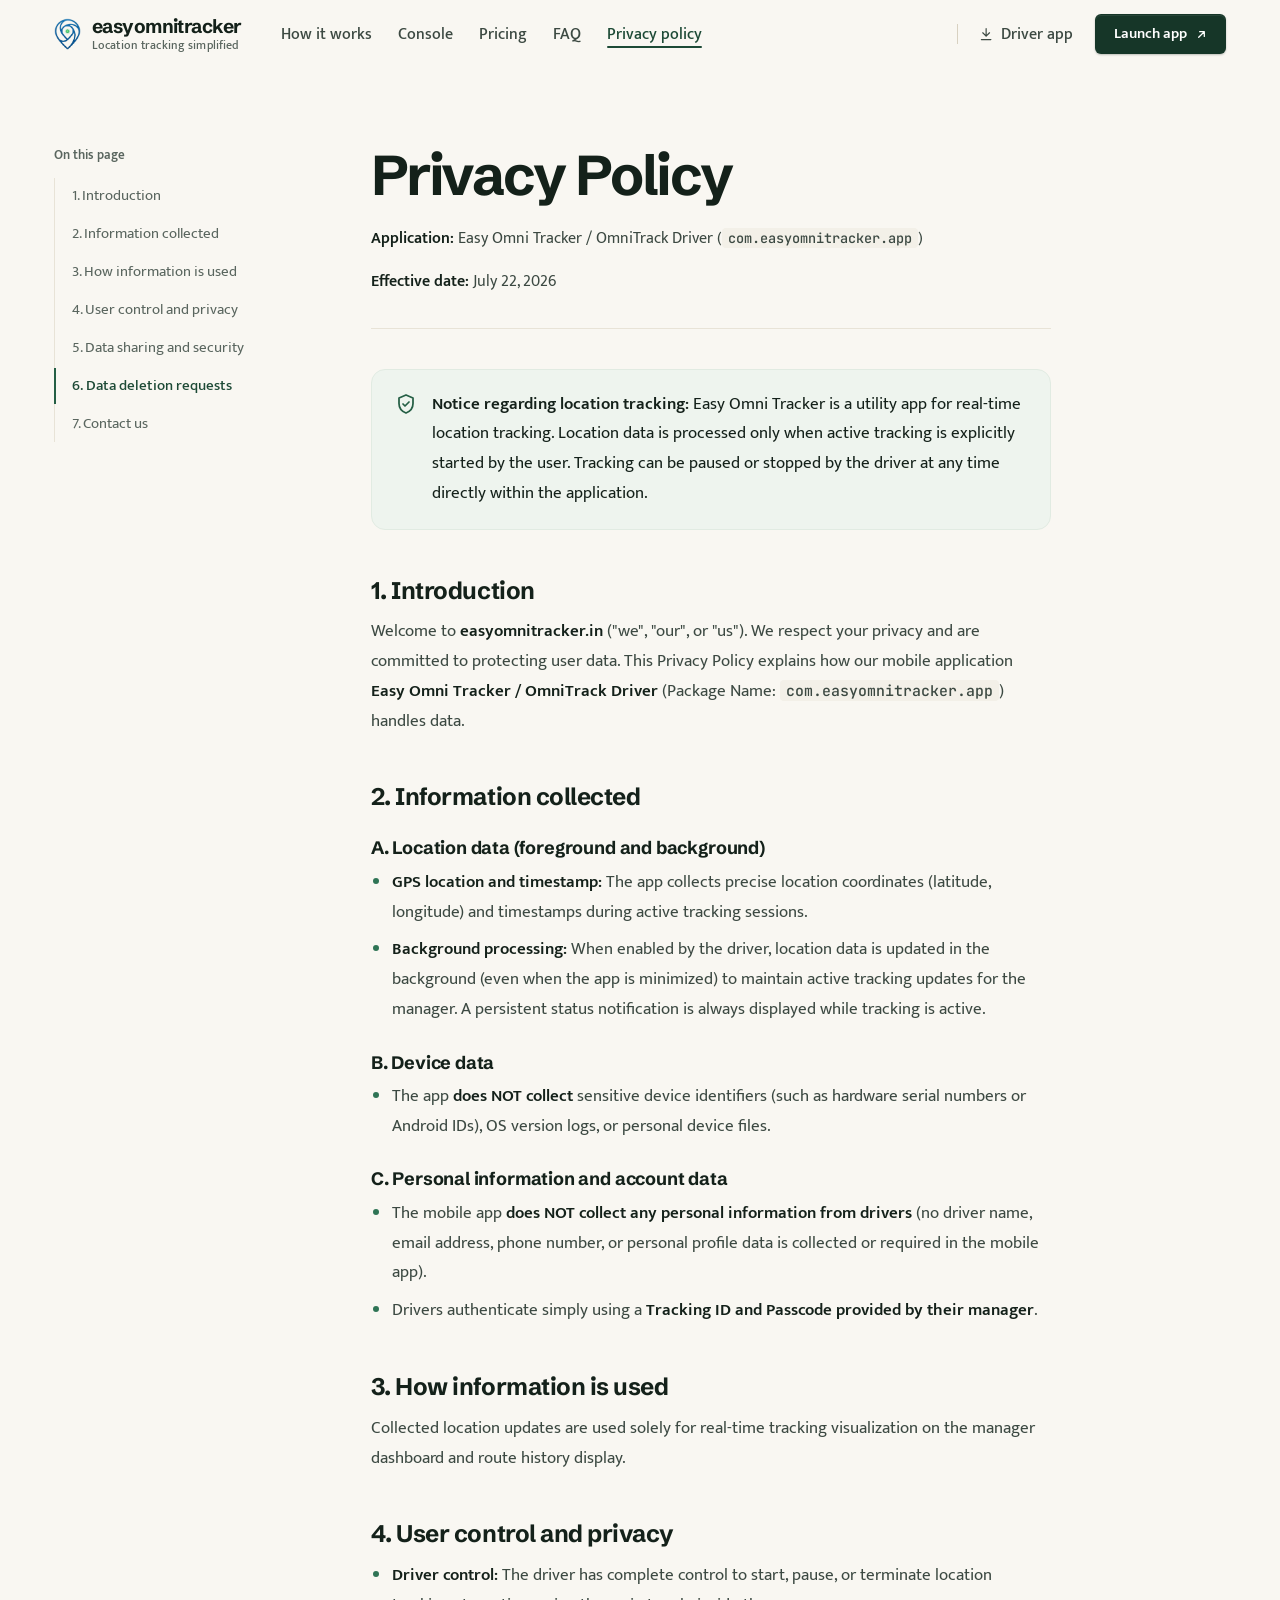
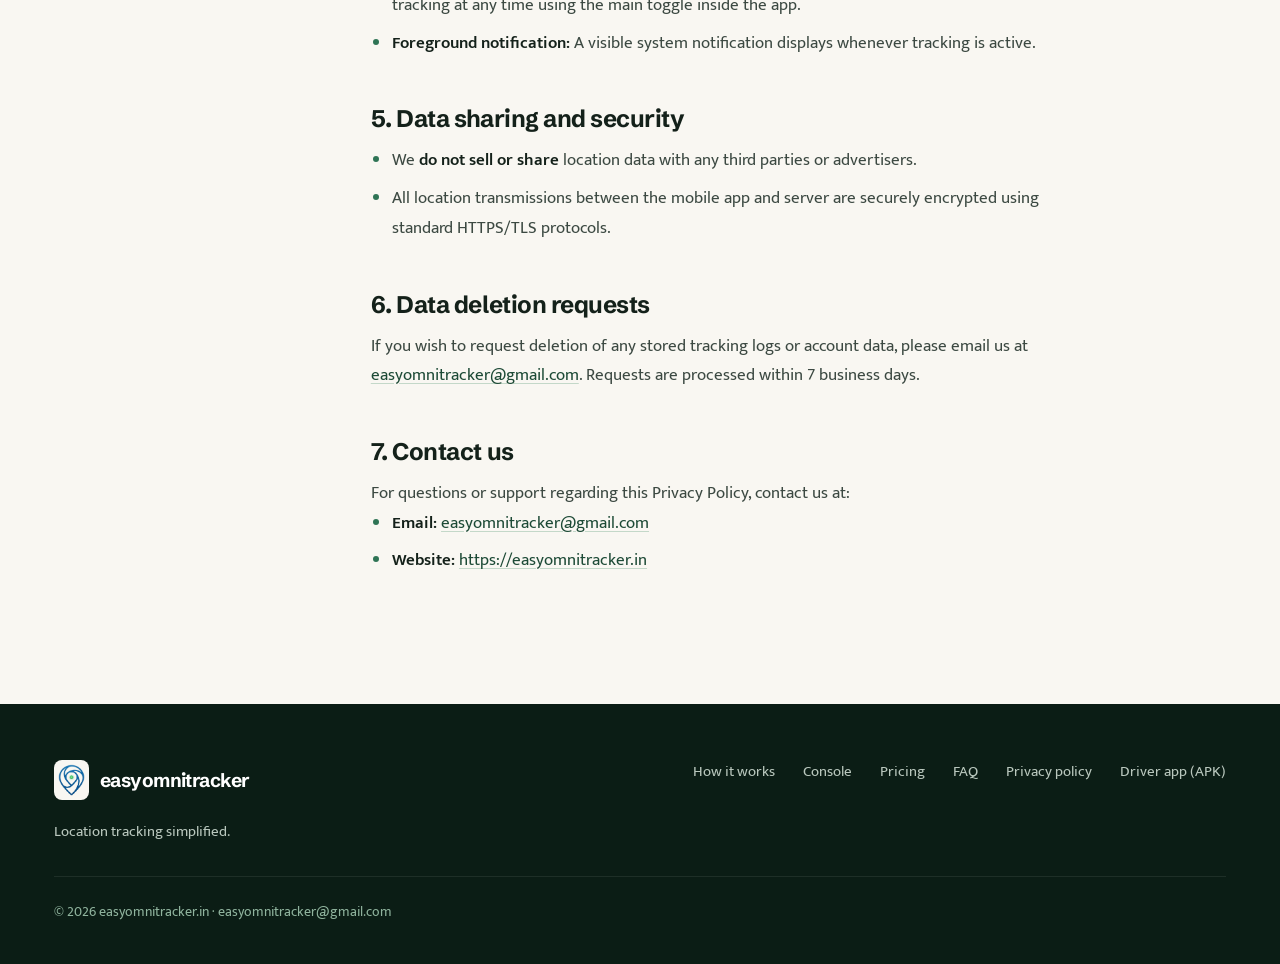
==== commit a8e58e0c: "Hero cinematic composition and premium navigation bar Hero - Re-graded film (golden hour: warm horiz" ====
--- a/privacy.html
+++ b/privacy.html
@@ -20,8 +20,7 @@
 <body>
     <svg class="sprite" aria-hidden="true" focusable="false">
         <symbol id="i-download" viewBox="0 0 24 24"><path d="M12 4v11M7 10l5 5 5-5M5 20h14"/></symbol>
-        <symbol id="i-menu" viewBox="0 0 24 24"><path d="M4 7h16M4 12h16M4 17h16"/></symbol>
-        <symbol id="i-close" viewBox="0 0 24 24"><path d="M6 6l12 12M18 6 6 18"/></symbol>
+        <symbol id="i-external" viewBox="0 0 24 24"><path d="M7.5 16.5 16.5 7.5M9 7.5h7.5V15"/></symbol>
         <symbol id="i-shield" viewBox="0 0 24 24"><path d="M12 3 5 6v5.5c0 4.2 2.9 7.9 7 9.5 4.1-1.6 7-5.3 7-9.5V6l-7-3z"/><path d="m9 12 2 2 4-4"/></symbol>
     </svg>
 
@@ -29,10 +28,17 @@
 
     <header class="site-header" data-header>
         <div class="container nav">
-            <a class="brand" href="/" aria-label="easyomnitracker home">
+            <a class="brand" href="/">
                 <img src="assets/mark.png" alt="" width="27" height="32">
-                <span class="brand-word">easyomnitracker</span>
+                <span class="brand-text">
+                    <span class="brand-word">easyomnitracker</span>
+                    <span class="brand-tag">Location tracking simplified</span>
+                </span>
             </a>
+            <button class="menu-toggle" type="button" aria-expanded="false" aria-controls="nav-menu" data-menu-toggle>
+                <span class="menu-icon" aria-hidden="true"><i></i><i></i></span>
+                <span class="sr-only">Menu</span>
+            </button>
             <nav class="nav-menu" id="nav-menu" aria-label="Main">
                 <ul class="nav-links">
                     <li><a href="/#how-it-works">How it works</a></li>
@@ -43,18 +49,18 @@
                 </ul>
                 <div class="nav-actions">
                     <a class="nav-apk" href="/device-tracking-app.apk?v=1.0.3-b6" download>
-                        <svg class="icon" aria-hidden="true"><use href="#i-download"/></svg>Driver app
+                        <svg class="icon" aria-hidden="true"><use href="#i-download"/></svg><span>Driver app<span class="nav-apk-os"> (Android)</span></span>
                     </a>
-                    <a class="btn btn-primary btn-sm" href="https://app.easyomnitracker.in/" target="_blank" rel="noopener">Launch app</a>
+                    <a class="btn btn-primary btn-sm nav-cta" href="https://app.easyomnitracker.in/" target="_blank" rel="noopener">
+                        Launch app
+                        <svg class="icon" aria-hidden="true"><use href="#i-external"/></svg>
+                        <span class="sr-only">(opens in a new tab)</span>
+                    </a>
                 </div>
             </nav>
-            <button class="menu-toggle" type="button" aria-expanded="false" aria-controls="nav-menu" data-menu-toggle>
-                <svg class="icon icon-open" aria-hidden="true"><use href="#i-menu"/></svg>
-                <svg class="icon icon-close" aria-hidden="true"><use href="#i-close"/></svg>
-                <span class="sr-only">Menu</span>
-            </button>
         </div>
     </header>
+    <div class="nav-scrim" data-nav-scrim aria-hidden="true"></div>
 
     <main id="main" class="legal">
         <div class="container legal-grid">
@@ -138,7 +144,7 @@
     <footer class="site-footer">
         <div class="container footer-grid">
             <div class="footer-brand">
-                <a class="brand" href="/" aria-label="easyomnitracker home">
+                <a class="brand" href="/">
                     <img src="assets/mark.png" alt="" width="27" height="32">
                     <span class="brand-word">easyomnitracker</span>
                 </a>
--- a/styles.css
+++ b/styles.css
@@ -234,60 +234,116 @@
 
 /* ---------- Header ---------- */
 
+/* The glass lives on a pseudo-element so the header itself creates no containing block:
+   the mobile sheet and scrim stay positioned against the viewport. */
 .site-header {
     position: sticky;
     top: 0;
     z-index: 100;
-    background: rgba(249, 247, 242, .92);
-    border-bottom: 1px solid transparent;
-    transition: border-color .25s ease, background-color .25s ease;
+    isolation: isolate;
+}
+.site-header::before {
+    content: '';
+    position: absolute;
+    inset: 0;
+    z-index: -1;
+    background: rgba(253, 252, 249, 0);
+    border-bottom: 1px solid rgba(232, 227, 215, 0);
+    box-shadow: 0 10px 30px -22px rgba(20, 33, 26, 0);
+    transition: background-color .35s var(--ease-out), border-color .35s var(--ease-out), box-shadow .35s var(--ease-out);
+}
+.site-header.is-scrolled::before,
+.site-header.menu-open::before {
+    background: rgba(253, 252, 249, .94);
+    border-bottom-color: var(--stone-200);
+    box-shadow: 0 10px 30px -22px rgba(20, 33, 26, .35);
 }
 @supports (backdrop-filter: blur(1px)) {
-    .site-header { background: rgba(249, 247, 242, .8); backdrop-filter: saturate(1.4) blur(10px); }
-}
-.site-header.is-scrolled { border-bottom-color: var(--stone-200); }
+    .site-header.is-scrolled::before {
+        background: rgba(253, 252, 249, .8);
+        backdrop-filter: saturate(1.5) blur(14px);
+    }
+}
+.site-header.menu-open::before { background: var(--stone-0); }
 
 .nav {
     height: var(--header-h);
     display: flex;
     align-items: center;
-    gap: 32px;
-}
-
-.brand { display: inline-flex; align-items: center; gap: 10px; flex: none; }
-.brand img { width: 27px; height: 32px; }
+    gap: 40px;
+}
+
+.brand { display: inline-flex; align-items: center; gap: 11px; flex: none; border-radius: var(--r-s); }
+.brand img { width: 27px; height: 32px; transition: transform .45s var(--ease-out); }
+.brand:hover img { transform: translateY(-2px); }
+.brand-text { display: flex; flex-direction: column; gap: 3px; }
 .brand-word {
     font-family: var(--font-display);
     font-weight: 700;
     font-size: 1.1875rem;
+    line-height: 1;
     letter-spacing: -0.03em;
     color: var(--ink);
 }
-
-.nav-menu { display: flex; align-items: center; flex: 1; gap: 24px; }
-.nav-links { display: flex; list-style: none; gap: 4px; margin-right: auto; }
-.nav-links a {
-    display: block;
-    padding: 8px 12px;
-    border-radius: var(--r-s);
+.brand-tag {
+    font-size: .75rem;
+    line-height: 1;
+    font-weight: 500;
+    letter-spacing: .01em;
+    color: var(--ink-3);
+}
+
+.nav-menu { display: flex; align-items: center; flex: 1; gap: 28px; }
+.nav-links { display: flex; list-style: none; gap: 26px; margin-right: auto; }
+.nav-links a,
+.nav-apk {
+    position: relative;
+    display: inline-flex;
+    align-items: center;
+    min-height: 44px;
     font-size: .9688rem;
     font-weight: 500;
     color: var(--ink-2);
-    transition: color .15s ease, background-color .15s ease;
-}
-.nav-links a:hover { color: var(--ink); background: var(--stone-100); }
+    transition: color .2s ease;
+}
+/* Underline indicator: draws in from the left on hover, sits under the section in view */
+.nav-links a::after,
+.nav-apk::after {
+    content: '';
+    position: absolute;
+    left: 0; right: 0; bottom: 8px;
+    height: 2px;
+    border-radius: 2px;
+    background: var(--forest-600);
+    transform: scaleX(0);
+    transform-origin: right center;
+    transition: transform .4s var(--ease-out), background-color .2s ease;
+}
+.nav-links a:hover,
+.nav-apk:hover { color: var(--ink); }
+.nav-links a:hover::after,
+.nav-apk:hover::after { transform: scaleX(1); transform-origin: left center; }
 .nav-links a[aria-current="true"],
 .nav-links a[aria-current="page"] { color: var(--forest-700); }
-
-.nav-actions { display: flex; align-items: center; gap: 16px; }
-.nav-apk {
-    display: inline-flex; align-items: center; gap: 6px;
-    font-size: .9375rem; font-weight: 500; color: var(--ink-2);
-    padding: 8px 4px;
-    transition: color .15s ease;
-}
-.nav-apk .icon { width: 1.05em; height: 1.05em; }
-.nav-apk:hover { color: var(--forest-700); }
+.nav-links a[aria-current="true"]::after,
+.nav-links a[aria-current="page"]::after { transform: scaleX(1); background: var(--forest-700); }
+.nav-apk::after { left: 1.6em; background: var(--stone-400); }
+
+.nav-actions { display: flex; align-items: center; gap: 22px; }
+.nav-actions::before {
+    content: '';
+    width: 1px; height: 20px;
+    margin-right: -2px;
+    background: var(--stone-300);
+}
+.nav-apk { gap: 7px; }
+.nav-apk .icon { width: 1.05em; height: 1.05em; transition: transform .3s var(--ease-out); }
+.nav-apk:hover .icon { transform: translateY(1.5px); }
+.nav-apk-os { display: none; }
+
+.nav-cta { min-height: 40px; padding: 8px 16px 8px 18px; gap: .45em; }
+.nav-cta .icon { width: 1em; height: 1em; }
+.nav-cta:hover .icon[aria-hidden] { transform: translate(1.5px, -1.5px); }
 
 .menu-toggle {
     display: none;
@@ -296,16 +352,29 @@
     align-items: center; justify-content: center;
     border-radius: var(--r-s);
     color: var(--ink);
+    transition: background-color .2s ease;
 }
 .menu-toggle:hover { background: var(--stone-100); }
-.menu-toggle .icon { width: 24px; height: 24px; }
-.menu-toggle .icon-close { display: none; }
-.menu-toggle[aria-expanded="true"] .icon-open { display: none; }
-.menu-toggle[aria-expanded="true"] .icon-close { display: block; }
+.menu-icon { position: relative; width: 20px; height: 12px; }
+.menu-icon i {
+    position: absolute;
+    left: 0; right: 0;
+    height: 2px;
+    border-radius: 2px;
+    background: currentColor;
+    transition: transform .4s var(--ease-out), top .4s var(--ease-out);
+}
+.menu-icon i:first-child { top: 1px; }
+.menu-icon i:last-child { top: 9px; }
+.menu-toggle[aria-expanded="true"] .menu-icon i { top: 5px; }
+.menu-toggle[aria-expanded="true"] .menu-icon i:first-child { transform: rotate(45deg); }
+.menu-toggle[aria-expanded="true"] .menu-icon i:last-child { transform: rotate(-45deg); }
+
+.nav-scrim { display: none; }
 
 /* ---------- Hero ---------- */
 
-.hero { padding: clamp(40px, 6vw, 80px) 0 clamp(64px, 8vw, 112px); }
+.hero { padding: clamp(40px, 6vw, 80px) 0 clamp(64px, 8vw, 112px); overflow-x: clip; }
 
 .hero-grid {
     display: grid;
@@ -354,8 +423,20 @@
 
 .hero-stage {
     position: relative;
-    padding-bottom: 56px;
+    padding-bottom: 72px;
+    margin-bottom: -72px;
     isolation: isolate;
+}
+/* Atmosphere: a restrained sage light the film sits in. Soft-edged, never behind the copy. */
+.hero-stage::before {
+    content: '';
+    position: absolute;
+    z-index: -1;
+    inset: -16% -22% -12% -10%;
+    background:
+        radial-gradient(closest-side at 58% 48%, rgba(143, 179, 157, .36), rgba(143, 179, 157, .12) 60%, rgba(143, 179, 157, 0)),
+        radial-gradient(closest-side at 28% 74%, rgba(196, 216, 201, .55), rgba(196, 216, 201, 0));
+    pointer-events: none;
 }
 
 .hero-film {
@@ -364,7 +445,17 @@
     border-radius: var(--r-xl);
     overflow: hidden;
     background: var(--forest-900) url('assets/hero-highway-poster.jpg') center / cover no-repeat;
-    box-shadow: var(--shadow-2);
+    box-shadow: 0 1px 2px rgba(20, 33, 26, .08), 0 18px 40px -22px rgba(20, 33, 26, .38), 0 48px 90px -48px rgba(29, 74, 54, .5);
+}
+/* Lens: a fine inner rim and a low vignette that seats the frame on the page */
+.hero-film::after {
+    content: '';
+    position: absolute;
+    inset: 0;
+    z-index: 1;
+    border-radius: inherit;
+    box-shadow: inset 0 0 0 1px rgba(253, 252, 249, .1), inset 0 -90px 90px -60px rgba(11, 29, 21, .4);
+    pointer-events: none;
 }
 .hero-stage.is-poster .hero-video { visibility: hidden; }
 .hero-video {
@@ -375,6 +466,7 @@
     object-fit: cover;
     object-position: 55% 60%;
 }
+.motion-toggle { z-index: 2; }
 
 .motion-toggle {
     position: absolute;
@@ -398,15 +490,19 @@
 .hero-phone {
     --phone-w: 214px;
     position: absolute;
-    left: -40px;
+    left: -48px;
     bottom: 0;
     width: var(--phone-w);
     font-size: max(10px, calc(var(--phone-w) / 15.5));
     padding: .6em;
     border-radius: 2.6em;
-    background: var(--forest-950);
-    box-shadow: var(--shadow-phone);
-    z-index: 1;
+    /* Satin forest frame: lit from the upper left, a dark bezel ring inside the rim */
+    background: linear-gradient(145deg, #34483e 0%, #12241b 18%, #0b1812 55%, #0d1a14 82%, #2a3d33 100%);
+    box-shadow:
+        inset 0 0 0 1px rgba(253, 252, 249, .16),
+        inset 0 0 0 .32em #08110c,
+        var(--shadow-phone);
+    z-index: 3;
 }
 .hero-phone::before,
 .hero-phone::after {
@@ -414,10 +510,10 @@
     position: absolute;
     width: 3px;
     border-radius: 2px;
-    background: var(--forest-900);
-}
-.hero-phone::before { right: -3px; top: 22%; height: 11%; }
-.hero-phone::after { left: -3px; top: 18%; height: 7%; box-shadow: 0 2.4em 0 var(--forest-900); }
+    background: linear-gradient(90deg, #0b1812, #2c4036);
+}
+.hero-phone::before { right: -3px; top: 22%; height: 11%; background: linear-gradient(90deg, #2c4036, #0b1812); }
+.hero-phone::after { left: -3px; top: 18%; height: 7%; box-shadow: 0 2.4em 0 #1a2b22; }
 .hp-notch {
     position: absolute; top: 1.15em; left: 50%;
     width: 4.6em; height: 1.2em;
@@ -425,10 +521,22 @@
     transform: translateX(-50%); z-index: 2;
 }
 .hp-screen {
+    position: relative;
     background: var(--stone-0);
     border-radius: 2.05em;
     overflow: hidden;
     display: flex; flex-direction: column;
+}
+/* Cover glass: one soft diagonal reflection, too faint to touch legibility */
+.hp-screen::after {
+    content: '';
+    position: absolute;
+    inset: 0;
+    z-index: 3;
+    border-radius: inherit;
+    background: linear-gradient(118deg, rgba(255, 255, 255, .2) 0%, rgba(255, 255, 255, .06) 30%, rgba(255, 255, 255, 0) 46%);
+    box-shadow: inset 0 0 0 1px rgba(20, 33, 26, .06);
+    pointer-events: none;
 }
 .hp-bar {
     display: flex; justify-content: space-between; align-items: center;
@@ -438,8 +546,7 @@
 }
 .hp-gps { display: inline-flex; align-items: center; gap: .4em; color: var(--forest-700); }
 .gps-dot { width: .6em; height: .6em; border-radius: 50%; background: var(--amber-500); }
-.hero-phone.is-running .gps-dot { animation: gps 2.4s ease-in-out infinite; }
-@keyframes gps { 0%, 100% { opacity: 1; box-shadow: 0 0 0 0 rgba(196, 138, 44, .28); } 60% { opacity: .6; box-shadow: 0 0 0 .22em rgba(196, 138, 44, 0); } }
+/* The dot and the van halo pulse from script.js on each GPS ping, in step with the trail */
 .hp-head {
     display: flex; justify-content: space-between; align-items: center;
     padding: .35em 1em .6em;
@@ -487,11 +594,7 @@
 .van-roof { fill: var(--forest-600); }
 .van-glass { fill: #d5e6da; }
 .van-halo { fill: var(--amber-400); opacity: .28; transform-box: fill-box; transform-origin: center; }
-.hero-phone.is-running .van-halo { animation: halo 2.4s var(--ease-out) infinite; }
-@keyframes halo {
-    0% { transform: scale(.7); opacity: .3; }
-    100% { transform: scale(1.35); opacity: 0; }
-}
+.hero-phone.is-running .van-halo { opacity: 0; }
 
 .sim-tag {
     font-size: .8125rem;
@@ -523,7 +626,7 @@
     .hero-phone { animation: phoneIn .8s var(--ease-out) .35s both; }
 }
 @keyframes filmIn { from { transform: scale(1.02); } }
-@keyframes phoneIn { from { opacity: .6; transform: translateY(20px); } }
+@keyframes phoneIn { from { opacity: .6; transform: translateY(24px); } }
 
 /* ---------- Sections ---------- */
 
@@ -1135,9 +1238,10 @@
 }
 
 @media (max-width: 1080px) {
-    .nav { gap: 20px; }
-    .nav-links a { padding: 8px 9px; }
-    .nav-apk { display: none; }
+    .nav { gap: 28px; }
+    .nav-links { gap: 20px; }
+    .nav-actions { gap: 18px; }
+    .nav-actions::before, .nav-apk { display: none; }
     .terms { grid-template-columns: repeat(2, minmax(0, 1fr)); }
     .terms > div:nth-child(3) { padding-left: 0; border-left: 0; }
     .terms > div:nth-child(n+3) { border-top: 1px solid var(--stone-200); margin-top: 24px; }
@@ -1146,7 +1250,7 @@
 @media (max-width: 960px) {
     .hero-grid { grid-template-columns: minmax(0, 1fr); gap: 48px; }
     .hero-copy { max-width: 640px; }
-    .hero-stage { padding-left: 40px; padding-bottom: 48px; }
+    .hero-stage { padding-left: 40px; padding-bottom: 48px; margin-bottom: 0; }
     .hero-film { aspect-ratio: 16 / 10; }
     .hero-phone { left: 0; --phone-w: 210px; }
     .steps { grid-template-columns: minmax(0, 1fr); gap: 48px; max-width: 560px; }
@@ -1170,30 +1274,91 @@
 
 @media (max-width: 860px) {
     :root { --header-h: 60px; }
-    .menu-toggle { display: inline-flex; }
+    .menu-toggle { display: inline-flex; margin-right: -10px; }
     .nav-menu {
         position: absolute;
         top: 100%;
         left: 0; right: 0;
+        max-height: calc(100dvh - var(--header-h));
+        overflow-y: auto;
+        overscroll-behavior: contain;
         flex-direction: column;
         align-items: stretch;
-        gap: 16px;
-        padding: 12px var(--gutter) 24px;
-        background: var(--stone-50);
+        gap: 24px;
+        padding: 8px var(--gutter) 28px;
+        background: var(--stone-0);
         border-bottom: 1px solid var(--stone-200);
-        box-shadow: 0 24px 40px -24px rgba(20, 33, 26, .25);
+        box-shadow: 0 30px 50px -30px rgba(20, 33, 26, .35);
         visibility: hidden;
+        clip-path: inset(0 0 100% 0);
+        transition: clip-path .32s var(--ease-in-out), visibility 0s linear .32s;
+    }
+    .nav-menu.is-open {
+        visibility: visible;
+        clip-path: inset(0 0 -60px 0);
+        transition: clip-path .45s var(--ease-out), visibility 0s;
+    }
+    .nav-links { flex-direction: column; gap: 0; margin: 0; }
+    .nav-links li { border-bottom: 1px solid var(--stone-200); }
+    .nav-links a {
+        display: flex;
+        min-height: 56px;
+        font-family: var(--font-display);
+        font-size: 1.25rem;
+        font-weight: 600;
+        letter-spacing: -0.02em;
+        color: var(--ink);
+    }
+    /* In the sheet the indicator becomes a dot beside the section in view */
+    .nav-links a::after {
+        left: auto; right: 4px; top: 50%; bottom: auto;
+        width: 7px; height: 7px; border-radius: 50%;
+        transform: translateY(-50%) scale(0);
+        transition: transform .3s var(--ease-out);
+    }
+    .nav-links a:hover::after { transform: translateY(-50%) scale(0); }
+    .nav-links a[aria-current="true"]::after,
+    .nav-links a[aria-current="page"]::after { transform: translateY(-50%) scale(1); }
+    .nav-actions { flex-direction: column; align-items: stretch; gap: 10px; }
+    .nav-actions::before { display: none; }
+    .nav-apk {
+        display: inline-flex;
+        justify-content: center;
+        min-height: 50px;
+        border: 1px solid var(--stone-300);
+        border-radius: var(--r-s);
+        background: var(--stone-0);
+        box-shadow: var(--shadow-1);
+        color: var(--ink);
+        font-weight: 600;
+        font-size: 1rem;
+    }
+    .nav-apk::after { display: none; }
+    .nav-apk-os { display: inline; }
+    .nav-cta { min-height: 50px; font-size: 1rem; }
+    /* Sheet contents settle in a beat after the sheet opens */
+    .nav-menu .nav-links li,
+    .nav-menu .nav-actions > * { opacity: 0; transform: translateY(-6px); transition: opacity .2s ease, transform .2s ease; }
+    .nav-menu.is-open .nav-links li,
+    .nav-menu.is-open .nav-actions > * { opacity: 1; transform: none; transition: opacity .4s var(--ease-out), transform .5s var(--ease-out); }
+    .nav-menu.is-open .nav-links li:nth-child(1) { transition-delay: .04s; }
+    .nav-menu.is-open .nav-links li:nth-child(2) { transition-delay: .07s; }
+    .nav-menu.is-open .nav-links li:nth-child(3) { transition-delay: .1s; }
+    .nav-menu.is-open .nav-links li:nth-child(4) { transition-delay: .13s; }
+    .nav-menu.is-open .nav-links li:nth-child(5) { transition-delay: .16s; }
+    .nav-menu.is-open .nav-actions > * { transition-delay: .2s; }
+    .nav-scrim {
+        display: block;
+        position: fixed;
+        inset: 0;
+        z-index: 90;
+        background: rgba(11, 29, 21, .32);
         opacity: 0;
-        transform: translateY(-8px);
-        transition: opacity .2s ease, transform .3s var(--ease-out), visibility 0s linear .3s;
+        visibility: hidden;
+        transition: opacity .3s ease, visibility 0s linear .3s;
     }
-    .nav-menu.is-open { visibility: visible; opacity: 1; transform: none; transition: opacity .2s ease, transform .3s var(--ease-out), visibility 0s; }
-    .nav-links { flex-direction: column; margin: 0; }
-    .nav-links a { padding: 12px 8px; font-size: 1.0625rem; border-bottom: 1px solid var(--stone-200); border-radius: 0; }
-    .nav-actions { flex-direction: column; align-items: stretch; }
-    .nav-apk { display: inline-flex; justify-content: center; padding: 10px; }
-    .nav-actions .btn { min-height: 48px; }
-    .site-header { background: rgba(249, 247, 242, .97); }
+    .nav-scrim.is-on { opacity: 1; visibility: visible; transition: opacity .35s ease, visibility 0s; }
+    html.menu-locked { overflow: hidden; }
 }
 
 @media (max-width: 640px) {
@@ -1242,6 +1407,8 @@
 @media (prefers-reduced-motion: reduce) {
     *, *::before, *::after { animation-duration: .01ms !important; animation-iteration-count: 1 !important; scroll-behavior: auto !important; }
     .js [data-fade] { transform: none; transition: opacity .3s ease; }
+    .nav-menu, .nav-menu.is-open { clip-path: none; transition: visibility 0s; }
+    .nav-menu .nav-links li, .nav-menu .nav-actions > * { transform: none; }
     .step-text::before { transition: none; }
     .js .step[data-reveal] .vg-result, .js .step[data-reveal] .vg-bubble, .js .step[data-reveal] .vg-status { transform: none; }
 }
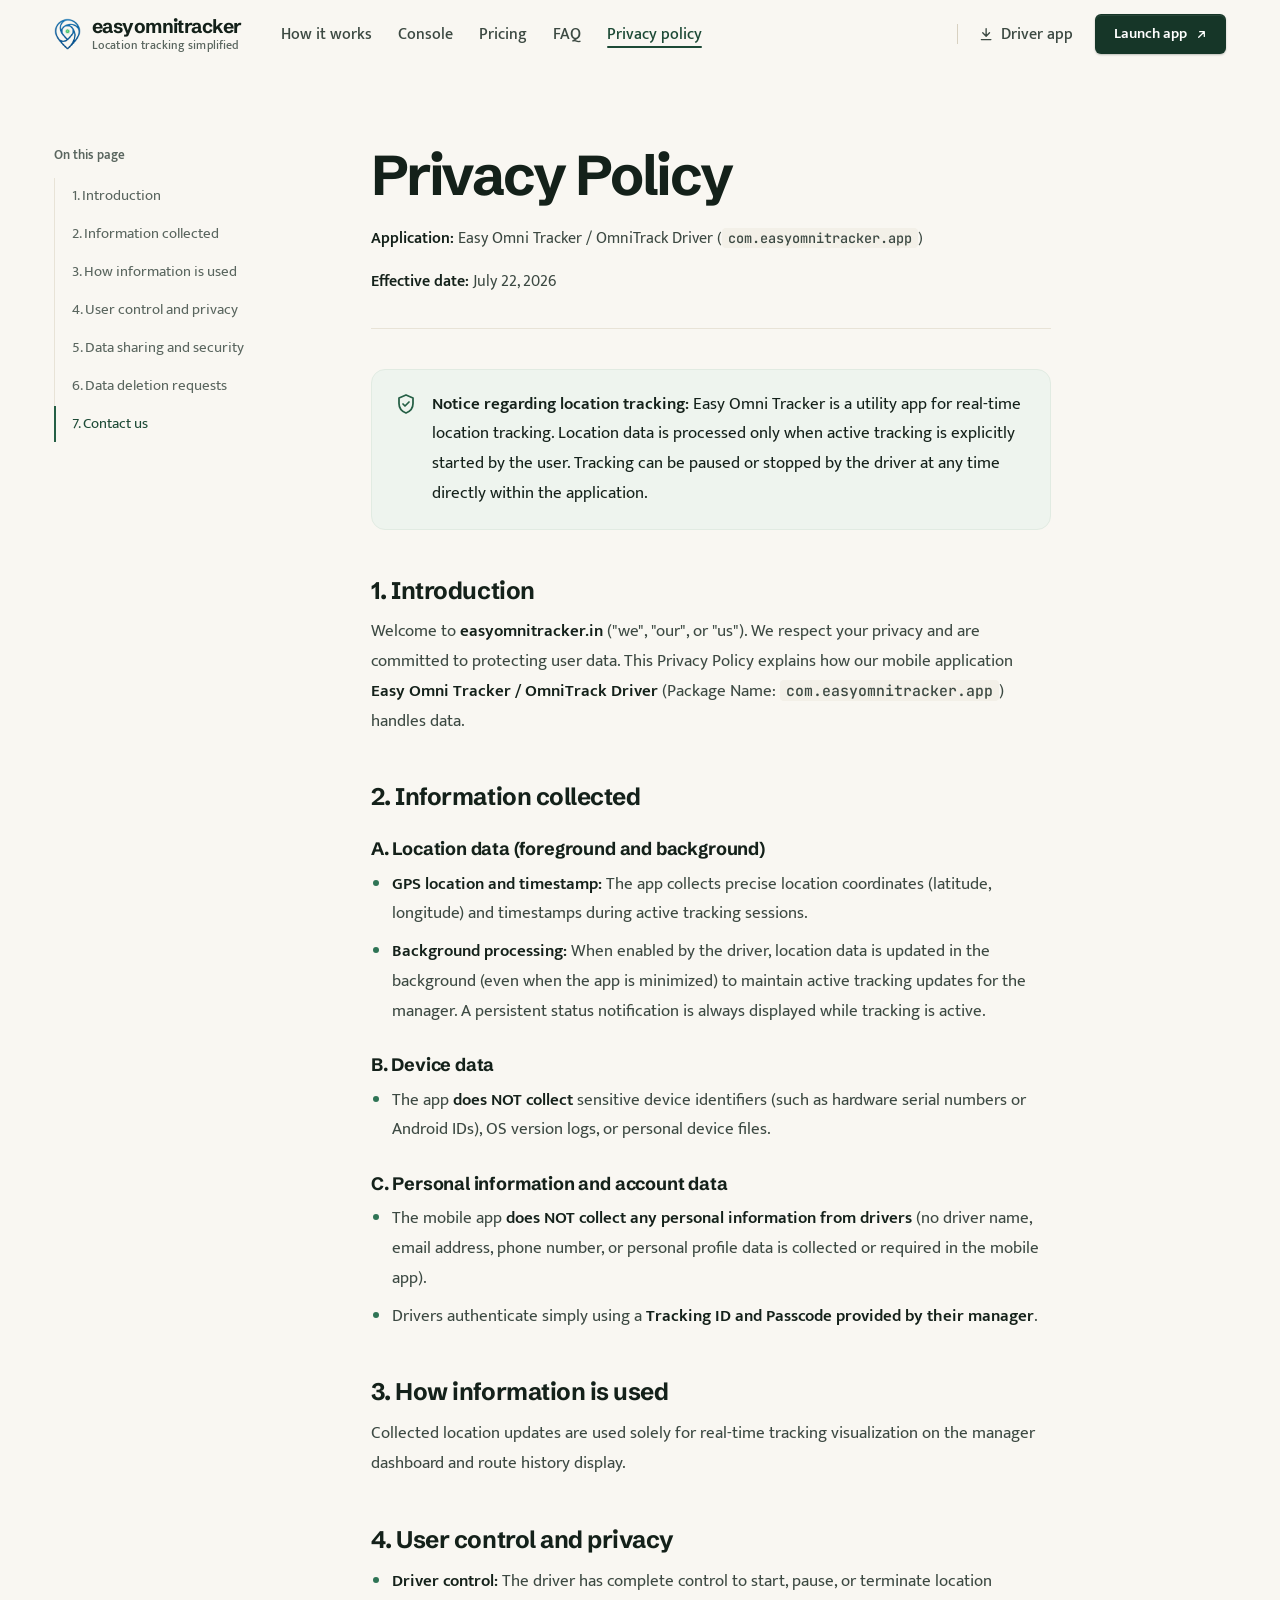
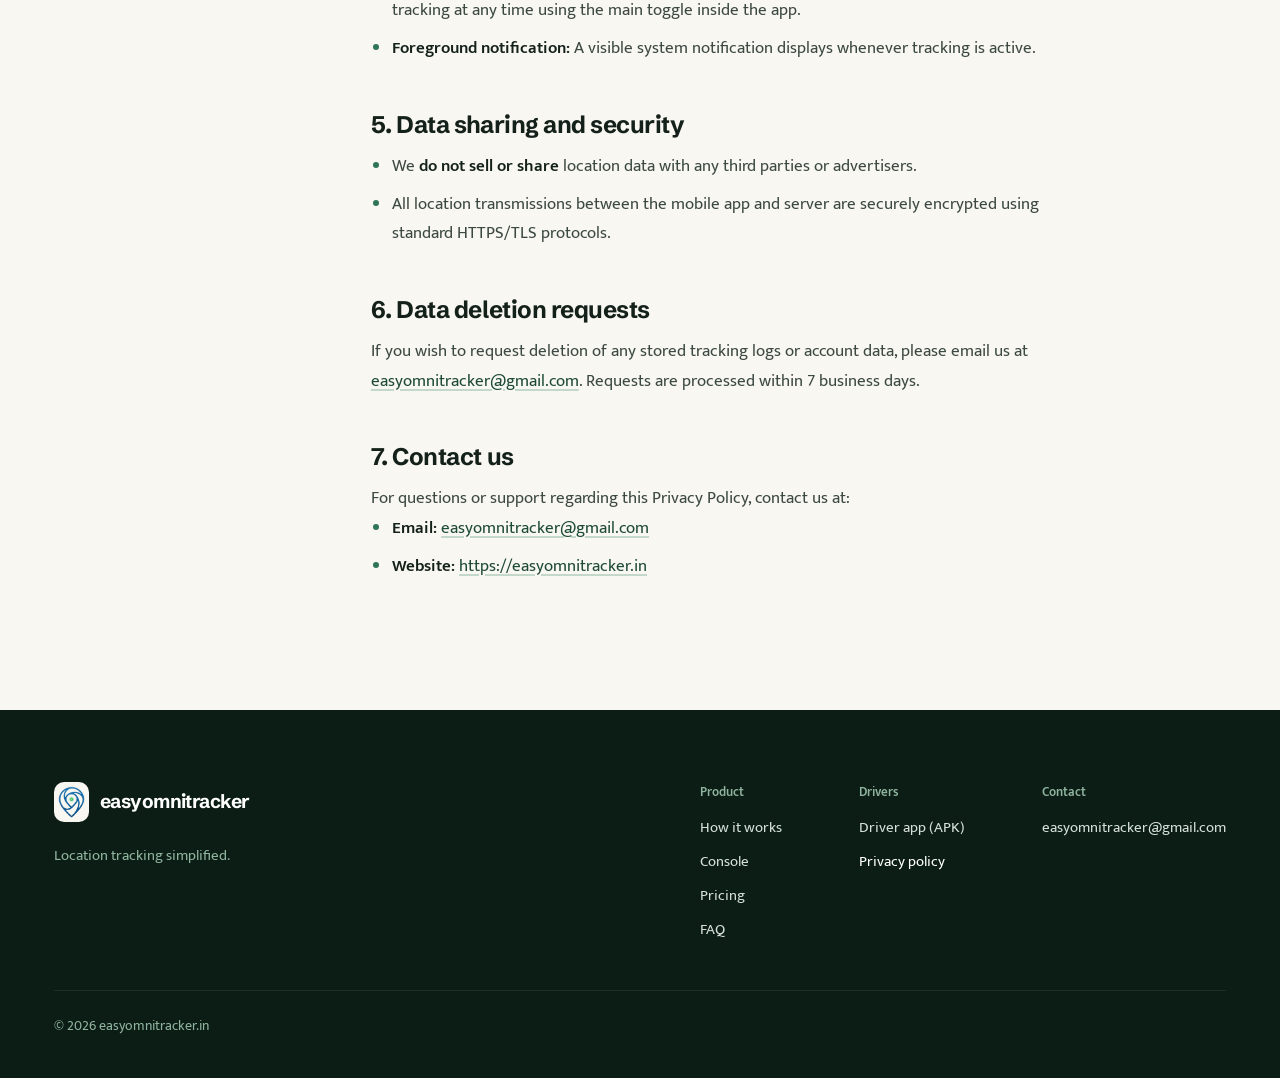
==== commit 9601d68a: "Micro-UX polish pass across both pages - Typography: one 1.375rem size and 1.18 line height for ever" ====
--- a/privacy.html
+++ b/privacy.html
@@ -59,6 +59,7 @@
                 </div>
             </nav>
         </div>
+        <div class="scroll-progress" aria-hidden="true"><span data-progress></span></div>
     </header>
     <div class="nav-scrim" data-nav-scrim aria-hidden="true"></div>
 
@@ -142,23 +143,41 @@
     </main>
 
     <footer class="site-footer">
-        <div class="container footer-grid">
-            <div class="footer-brand">
-                <a class="brand" href="/">
-                    <img src="assets/mark.png" alt="" width="27" height="32">
-                    <span class="brand-word">easyomnitracker</span>
-                </a>
-                <p>Location tracking simplified.</p>
+        <div class="container">
+            <div class="footer-grid">
+                <div class="footer-brand">
+                    <a class="brand" href="/">
+                        <img src="assets/mark.png" alt="" width="27" height="32">
+                        <span class="brand-word">easyomnitracker</span>
+                    </a>
+                    <p>Location tracking simplified.</p>
+                </div>
+                <nav class="footer-nav" aria-label="Footer">
+                    <div class="footer-col">
+                        <p class="footer-h">Product</p>
+                        <ul>
+                            <li><a href="/#how-it-works">How it works</a></li>
+                            <li><a href="/#features">Console</a></li>
+                            <li><a href="/#pricing">Pricing</a></li>
+                            <li><a href="/#faq">FAQ</a></li>
+                        </ul>
+                    </div>
+                    <div class="footer-col">
+                        <p class="footer-h">Drivers</p>
+                        <ul>
+                            <li><a href="/device-tracking-app.apk?v=1.0.3-b6" download>Driver app (APK)</a></li>
+                            <li><a href="/privacy.html" aria-current="page">Privacy policy</a></li>
+                        </ul>
+                    </div>
+                    <div class="footer-col">
+                        <p class="footer-h">Contact</p>
+                        <ul>
+                            <li><a href="mailto:easyomnitracker@gmail.com">easyomnitracker@gmail.com</a></li>
+                        </ul>
+                    </div>
+                </nav>
             </div>
-            <nav class="footer-links" aria-label="Footer">
-                <a href="/#how-it-works">How it works</a>
-                <a href="/#features">Console</a>
-                <a href="/#pricing">Pricing</a>
-                <a href="/#faq">FAQ</a>
-                <a href="/privacy.html">Privacy policy</a>
-                <a href="/device-tracking-app.apk?v=1.0.3-b6" download>Driver app (APK)</a>
-            </nav>
-            <p class="footer-legal">© 2026 easyomnitracker.in · <a href="mailto:easyomnitracker@gmail.com">easyomnitracker@gmail.com</a></p>
+            <p class="footer-legal">© 2026 easyomnitracker.in</p>
         </div>
     </footer>
 
--- a/styles.css
+++ b/styles.css
@@ -124,6 +124,8 @@
     color: var(--ink);
     text-wrap: balance;
 }
+
+h3 { line-height: 1.18; }
 
 p { text-wrap: pretty; }
 
@@ -193,10 +195,11 @@
     line-height: 1.2;
     white-space: nowrap;
     border: 1px solid transparent;
-    transition: background-color .18s ease, border-color .18s ease, box-shadow .25s var(--ease-out), transform .25s var(--ease-out);
-}
+    transition: background-color .18s ease, border-color .18s ease, color .18s ease, box-shadow .25s var(--ease-out), transform .25s var(--ease-out);
+}
+.btn:hover { transform: translateY(-1px); }
 .btn .icon { width: 1.1em; height: 1.1em; stroke-width: 2; transition: transform .25s var(--ease-out); }
-.btn:active { transform: translateY(1px) scale(.985); }
+.btn:active { transform: translateY(0) scale(.985); transition-duration: .08s; }
 
 .btn-primary { box-shadow: 0 1px 0 rgba(255,255,255,.08) inset, 0 1px 2px rgba(11, 29, 21, .25); }
 .btn-primary:hover { --btn-bg: var(--forest-700); box-shadow: 0 1px 0 rgba(255,255,255,.08) inset, 0 8px 20px -8px rgba(11, 29, 21, .5); }
@@ -209,7 +212,7 @@
     border-color: var(--stone-300);
     box-shadow: var(--shadow-1);
 }
-.btn-secondary:hover { border-color: var(--forest-300); --btn-bg: #fff; }
+.btn-secondary:hover { border-color: var(--forest-300); --btn-bg: #fff; box-shadow: 0 1px 2px rgba(20, 33, 26, .06), 0 8px 18px -10px rgba(20, 33, 26, .28); }
 .btn-secondary:hover .icon { transform: translateY(2px); }
 
 
@@ -325,6 +328,7 @@
 .nav-apk:hover::after { transform: scaleX(1); transform-origin: left center; }
 .nav-links a[aria-current="true"],
 .nav-links a[aria-current="page"] { color: var(--forest-700); }
+.nav-links a:focus-visible, .nav-apk:focus-visible { outline-offset: 4px; border-radius: var(--r-s); }
 .nav-links a[aria-current="true"]::after,
 .nav-links a[aria-current="page"]::after { transform: scaleX(1); background: var(--forest-700); }
 .nav-apk::after { left: 1.6em; background: var(--stone-400); }
@@ -337,7 +341,7 @@
     background: var(--stone-300);
 }
 .nav-apk { gap: 7px; }
-.nav-apk .icon { width: 1.05em; height: 1.05em; transition: transform .3s var(--ease-out); }
+.nav-apk .icon { width: 1.05em; height: 1.05em; stroke-width: 2; transition: transform .3s var(--ease-out); }
 .nav-apk:hover .icon { transform: translateY(1.5px); }
 .nav-apk-os { display: none; }
 
@@ -371,6 +375,17 @@
 .menu-toggle[aria-expanded="true"] .menu-icon i:last-child { transform: rotate(-45deg); }
 
 .nav-scrim { display: none; }
+
+.scroll-progress {
+    position: absolute; left: 0; right: 0; bottom: -1px;
+    height: 2px;
+    pointer-events: none;
+    opacity: 0;
+    transition: opacity .3s ease;
+}
+.scroll-progress span { display: block; height: 100%; background: var(--forest-600); transform-origin: 0 50%; transform: scaleX(0); }
+.site-header.is-scrolled .scroll-progress { opacity: 1; }
+.site-header.menu-open .scroll-progress { opacity: 0; }
 
 /* ---------- Hero ---------- */
 
@@ -482,7 +497,7 @@
     transition: background-color .2s ease;
 }
 .motion-toggle:hover { background: #fff; }
-.motion-toggle .icon { width: 15px; height: 15px; stroke-width: 2.2; }
+.motion-toggle .icon { width: 15px; height: 15px; stroke-width: 2; }
 .motion-toggle .icon-play { display: none; }
 .motion-toggle[aria-pressed="true"] .icon-pause { display: none; }
 .motion-toggle[aria-pressed="true"] .icon-play { display: block; }
@@ -640,71 +655,124 @@
 }
 .section-head p { color: var(--ink-2); font-size: 1.125rem; max-width: 36em; }
 
-/* How it works */
+/* How it works: a three-stop journey on one route line */
 
 .how { background: var(--stone-0); border-block: 1px solid var(--stone-200); }
 
-.steps {
+.journey { position: relative; --stage-h: 288px; }
+.jr-steps {
     list-style: none;
     display: grid;
     grid-template-columns: repeat(3, minmax(0, 1fr));
-    gap: clamp(20px, 3vw, 40px);
-    position: relative;
-}
-
-.step { display: flex; flex-direction: column; gap: 28px; }
-
-.step-text { position: relative; padding-top: 28px; border-top: 1px solid var(--stone-200); }
-.step-text::before {
-    content: '';
-    position: absolute;
-    left: 0; top: -1px;
-    height: 2px; width: 100%;
+    gap: clamp(24px, 3vw, 48px);
+}
+.jr-step { display: flex; flex-direction: column; min-width: 0; }
+
+/* Route: dashed plan, a forest line that draws stop to stop, and a marker that travels it */
+.jr-track { position: absolute; left: 0; top: 0; display: none; pointer-events: none; }
+.js .jr-track.is-ready { display: block; }
+.jr-track::before { content: ''; position: absolute; inset: 0; background: repeating-linear-gradient(90deg, var(--stone-300) 0 6px, transparent 6px 12px); }
+.jr-track[data-axis="y"]::before { background: repeating-linear-gradient(180deg, var(--stone-300) 0 6px, transparent 6px 12px); }
+.jr-fill {
+    position: absolute; inset: 0;
     background: var(--forest-600);
-    transform-origin: left;
+    border-radius: 2px;
+    transform-origin: 0 0;
     transform: scaleX(0);
-    transition: transform .9s var(--ease-out);
-    transition-delay: var(--d, 0s);
-}
-.step.is-in .step-text::before { transform: scaleX(1); }
-.no-js .step-text::before, html:not(.js) .step-text::before { transform: scaleX(1); }
-
-.step-num {
-    position: absolute;
-    top: -14px; left: 0;
-    width: 28px; height: 28px;
-    display: grid; place-items: center;
+    transition: transform 1s var(--ease-in-out);
+}
+.jr-mark {
+    position: absolute; left: 0; top: 0;
+    width: 8px; height: 8px;
+    margin: -3px 0 0 -4px;
     border-radius: 50%;
     background: var(--forest-800);
-    color: #fff;
-    font-family: var(--font-display);
-    font-weight: 700;
-    font-size: .875rem;
-}
-.step h3 { font-size: 1.3125rem; letter-spacing: -0.02em; margin: 12px 0 8px; }
-.step p { color: var(--ink-2); font-size: 1rem; }
-
-.vignette {
+    opacity: 0;
+    transition: transform 1s var(--ease-in-out), opacity .3s ease, background-color .4s ease;
+    z-index: 3;
+}
+.jr-track[data-axis="y"] .jr-mark { margin: -4px 0 0 -3px; }
+.jr-track.is-moving .jr-mark { opacity: 1; }
+.journey.is-live .jr-track.at-end .jr-mark { background: var(--amber-600); }
+.jr-track.is-instant .jr-fill, .jr-track.is-instant .jr-mark { transition: none; }
+
+/* Stops on the route */
+.jr-node {
+    position: relative; z-index: 2;
+    display: block; flex: none;
+    width: 16px; height: 16px;
+    margin: 28px 0 24px;
+    border-radius: 50%;
+    background: var(--stone-0);
+    border: 2px solid var(--stone-300);
+    transition: border-color .4s ease, box-shadow .5s var(--ease-out), background-color .4s ease;
+}
+.jr-step.is-reached .jr-node, html:not(.js) .jr-node { border-color: var(--forest-600); }
+.jr-step.is-current .jr-node { box-shadow: 0 0 0 5px var(--forest-100); }
+.journey.is-live .jr-node-live { border-color: var(--amber-500); box-shadow: 0 0 0 5px var(--amber-100); }
+.journey.is-live .jr-node-live::after {
+    content: '';
+    position: absolute; inset: -2px;
+    border-radius: 50%;
+    border: 2px solid var(--amber-500);
+    opacity: 0;
+    animation: liveRing 1.6s var(--ease-out) 3;
+}
+@keyframes liveRing { from { transform: scale(1); opacity: .7; } to { transform: scale(2.6); opacity: 0; } }
+
+/* Text: the number leads the title on the same line */
+.jr-text h3 { display: flex; align-items: baseline; gap: 10px; font-size: 1.375rem; letter-spacing: -0.02em; margin-bottom: 8px; }
+.jr-n { flex: none; min-width: .75em; color: var(--forest-500); font-variant-numeric: tabular-nums; transition: color .4s ease; }
+.jr-step.is-current .jr-n { color: var(--forest-600); }
+.jr-text p { color: var(--ink-2); max-width: 34em; }
+
+/* Stages: a sage ground each mockup sits in */
+.jr-stage {
     position: relative;
-    height: 212px;
-    padding: 18px;
-    border-radius: var(--r-l);
-    background: var(--stone-100);
+    height: var(--stage-h);
+    overflow: hidden;
+    border-radius: var(--r-xl);
+    background: radial-gradient(120% 90% at 18% 0%, #f7faf6 0%, var(--forest-50) 55%, #e5eee6 100%);
+    border: 1px solid var(--forest-100);
+    font-size: .8125rem;
+    transition: opacity .6s var(--ease-out), filter .6s var(--ease-out), transform .6s var(--ease-out), box-shadow .6s var(--ease-out);
+}
+.js .jr-step:not(.is-reached) .jr-stage { opacity: .6; filter: saturate(.5); }
+.jr-step.is-current .jr-stage { transform: translateY(-4px); box-shadow: 0 1px 2px rgba(20, 33, 26, .05), 0 20px 40px -26px rgba(29, 74, 54, .5); }
+
+[data-jr-press] { transition: transform .16s ease, background-color .2s ease; }
+[data-jr-press].is-pressed { transform: scale(.94); background: var(--forest-600); }
+
+/* 1. Registration: a console window */
+.jr-win {
+    position: absolute; left: 22px; right: 22px; top: 26px;
+    background: #fff;
     border: 1px solid var(--stone-200);
-    display: flex;
-    flex-direction: column;
-    gap: 10px;
+    border-radius: var(--r);
+    box-shadow: var(--shadow-2);
     overflow: hidden;
-    font-size: .875rem;
-}
-.vg-label { font-size: .75rem; font-weight: 600; color: var(--ink-3); }
-
-.vg-field {
-    display: flex; flex-direction: column; gap: 2px;
-    background: #fff; border: 1px solid var(--stone-300); border-radius: var(--r-s);
-    padding: 8px 10px;
-}
-.vg-field-label { font-size: .6875rem; color: var(--ink-3); }
+}
+.jr-win-bar {
+    display: flex; align-items: center; gap: 6px;
+    height: 32px; padding: 0 10px;
+    background: var(--stone-50);
+    border-bottom: 1px solid var(--stone-200);
+    font-family: var(--font-display); font-weight: 700; font-size: .75rem;
+}
+.jr-win-bar img { width: 11px; height: 13px; }
+.jr-gmail { margin-left: auto; display: inline-flex; align-items: center; gap: 4px; font-family: var(--font-body); font-weight: 500; font-size: .6875rem; color: var(--ink-3); white-space: nowrap; }
+.jr-gmail .icon { width: 12px; height: 12px; stroke-width: 2; color: var(--forest-600); }
+.jr-win-body { display: flex; flex-direction: column; gap: 9px; padding: 12px 12px 14px; }
+.jr-form-title { font-weight: 600; }
+.jr-field {
+    display: flex; flex-direction: column; gap: 1px;
+    padding: 6px 9px;
+    border: 1px solid var(--stone-300);
+    border-radius: var(--r-s);
+    transition: border-color .25s ease, box-shadow .25s ease;
+}
+.jr-field.is-focused { border-color: var(--forest-500); box-shadow: 0 0 0 3px var(--forest-50); }
+.jr-field-k { font-size: .6875rem; color: var(--ink-3); }
 .vg-typed { font-weight: 600; min-height: 1.4em; }
 .vg-typed.is-typing::after {
     content: '';
@@ -716,135 +784,364 @@
     animation: caret .9s steps(1) infinite;
 }
 @keyframes caret { 50% { opacity: 0; } }
-
-.vg-result {
-    display: grid; grid-template-columns: 1fr 1fr; gap: 8px;
-    transition: opacity .5s var(--ease-out), transform .5s var(--ease-out);
-}
-.vg-result > div {
+.jr-btn {
+    align-self: flex-start;
+    padding: 6px 12px;
+    border-radius: var(--r-s);
+    background: var(--forest-800); color: #fff;
+    font-size: .75rem; font-weight: 600;
+}
+.jr-result { display: grid; grid-template-columns: 1fr 1fr; gap: 6px; }
+.jr-result > span {
     display: flex; flex-direction: column;
+    padding: 6px 9px;
+    border-radius: var(--r-s);
     background: var(--forest-800); color: #fff;
-    border-radius: var(--r-s);
-    padding: 8px 10px;
 }
 .vg-k { font-size: .6875rem; color: var(--forest-200); }
-.vg-v { font-size: 1.0625rem; letter-spacing: .04em; }
-
-.vg-bubble {
+.vg-v { font-size: .9375rem; letter-spacing: .04em; }
+
+/* 2. Sharing: a message thread */
+.jr-chat {
+    position: absolute; left: 22px; right: 22px; top: 22px; bottom: 56px;
+    display: flex; flex-direction: column;
+    background: #fff;
+    border: 1px solid var(--stone-200);
+    border-radius: var(--r);
+    box-shadow: var(--shadow-2);
+    overflow: hidden;
+}
+.jr-chat-head { display: flex; align-items: center; gap: 8px; padding: 7px 10px; background: var(--stone-50); border-bottom: 1px solid var(--stone-200); }
+.jr-chat-head > span:last-child { display: flex; flex-direction: column; line-height: 1.25; }
+.jr-chat-head strong { font-size: .8125rem; }
+.jr-chat-head small { font-size: .6875rem; color: var(--ink-3); }
+.jr-avatar { display: grid; place-items: center; width: 26px; height: 26px; border-radius: 50%; background: var(--forest-100); color: var(--forest-600); }
+.jr-avatar .icon { width: 14px; height: 14px; stroke-width: 2; }
+.jr-chat-body { flex: 1; display: flex; flex-direction: column; justify-content: flex-end; padding: 10px; min-height: 0; }
+.jr-bubble {
+    align-self: flex-end;
+    max-width: 92%;
+    display: flex; flex-direction: column; gap: 3px;
+    padding: 8px 10px 6px;
+    background: var(--forest-50);
+    border: 1px solid var(--forest-100);
+    border-radius: 12px 12px 4px 12px;
+    transform-origin: bottom right;
+}
+.jr-bubble p { line-height: 1.35; }
+.jr-bubble .mono { font-size: .75rem; color: var(--forest-700); }
+.vg-link { color: var(--forest-600); font-weight: 600; text-decoration: underline; text-underline-offset: 3px; text-decoration-color: var(--forest-200); }
+.jr-sent { align-self: flex-end; display: inline-flex; align-items: center; gap: 3px; font-size: .6875rem; color: var(--ink-3); }
+.jr-sent .icon { width: 12px; height: 12px; color: var(--forest-500); stroke-width: 2.4; }
+.jr-compose { display: flex; align-items: center; gap: 8px; padding: 6px 7px 6px 12px; border-top: 1px solid var(--stone-200); color: var(--ink-3); font-size: .75rem; }
+.jr-compose > span:first-child { flex: 1; }
+.jr-send { display: grid; place-items: center; width: 26px; height: 26px; border-radius: 50%; background: var(--forest-800); color: #fff; }
+.jr-send .icon { width: 13px; height: 13px; stroke-width: 2; }
+.jr-channels { position: absolute; left: 22px; right: 22px; bottom: 16px; display: flex; gap: 6px; }
+.jr-channels span { padding: 3px 10px; border-radius: 999px; background: #fff; border: 1px solid var(--stone-300); font-size: .75rem; font-weight: 500; color: var(--ink-2); }
+
+/* 3. Consent: the driver's phone, rising out of the stage */
+.jr-phone {
+    position: absolute; left: 50%; top: 22px; bottom: -44px;
+    width: 200px; margin-left: -100px;
+    padding: 7px;
+    border-radius: 30px;
+    background: linear-gradient(145deg, #34483e 0%, #12241b 18%, #0b1812 55%, #0d1a14 82%, #2a3d33 100%);
+    box-shadow: inset 0 0 0 1px rgba(253, 252, 249, .16), inset 0 0 0 4px #08110c, 0 20px 36px -20px rgba(20, 33, 26, .55);
+}
+.jr-screen {
     position: relative;
-    background: #fff;
-    border: 1px solid var(--stone-300);
-    border-radius: 14px 14px 14px 4px;
-    padding: 12px 14px 10px;
-    display: flex; flex-direction: column; gap: 6px;
-    max-width: 92%;
+    height: 100%;
+    display: flex; flex-direction: column; gap: 9px;
+    padding: 30px 12px 12px;
+    border-radius: 24px;
+    background: var(--stone-0);
+    font-size: .75rem;
+}
+.jr-screen::before { content: ''; position: absolute; top: 7px; left: 50%; width: 54px; height: 14px; margin-left: -27px; border-radius: 999px; background: #070a08; }
+.jr-ph-title { display: flex; align-items: center; gap: 5px; font-family: var(--font-display); font-weight: 700; font-size: .8125rem; letter-spacing: -0.02em; }
+.jr-ph-title img { width: 11px; height: 13px; }
+.jr-ph-fields { display: grid; grid-template-columns: 1fr 1fr; gap: 6px; }
+.jr-ph-fields > span { display: flex; flex-direction: column; padding: 4px 7px; border: 1px solid var(--stone-300); border-radius: var(--r-s); background: #fff; }
+.jr-ph-fields .mono { font-size: .8125rem; }
+.vg-consent { display: flex; align-items: flex-start; gap: 7px; color: var(--ink-2); font-size: .6875rem; line-height: 1.35; }
+.vg-box {
+    flex: none; width: 15px; height: 15px; margin-top: 1px;
+    display: grid; place-items: center;
+    border-radius: 4px; border: 1.5px solid var(--stone-400); background: #fff;
+    transition: background-color .25s ease, border-color .25s ease;
+}
+.vg-box .icon { width: 11px; height: 11px; color: #fff; stroke-width: 3; opacity: 0; transform: scale(.4); transition: opacity .2s ease, transform .35s var(--ease-out); }
+.jr-step.is-checked .vg-box, html:not(.js) .vg-box { background: var(--forest-600); border-color: var(--forest-600); }
+.jr-step.is-checked .vg-box .icon, html:not(.js) .vg-box .icon { opacity: 1; transform: none; }
+.jr-ph-btn { display: block; padding: 7px; border-radius: var(--r-s); background: var(--forest-800); color: #fff; text-align: center; font-weight: 600; }
+.vg-status { display: inline-flex; align-items: center; gap: 7px; font-weight: 600; color: var(--forest-700); }
+.vg-status i { width: 7px; height: 7px; border-radius: 50%; background: var(--forest-500); box-shadow: 0 0 0 3px var(--forest-100); }
+
+/* Choreography: each stop plays once when the route reaches it (content stays visible without JS) */
+.jr-result, .jr-bubble, .jr-sent, .vg-status { transition: opacity .5s var(--ease-out), transform .6s var(--ease-out); }
+.js .jr-step:not(.is-played) .jr-result,
+.js .jr-step:not(.is-played) .jr-sent,
+.js .jr-step:not(.is-played) .vg-status { opacity: 0; transform: translateY(6px); }
+.js .jr-step:not(.is-played) .jr-bubble { opacity: 0; transform: translateY(10px) scale(.96); }
+.jr-step.is-played .jr-result { transition-delay: 1.3s; }
+.jr-step.is-played .jr-bubble { transition-delay: .4s; }
+.jr-step.is-played .jr-sent { transition-delay: 1s; }
+.jr-step.is-played .vg-status { transition-delay: 1.3s; }
+
+/* ---------- Product showcase: the console, demonstrated ---------- */
+
+.showcase {
+    display: grid;
+    grid-template-columns: minmax(280px, 4fr) minmax(0, 8fr);
+    grid-template-areas: "head head" "side frame";
+    column-gap: clamp(32px, 4.5vw, 64px);
+    align-items: start;
+}
+.showcase > .section-head { grid-area: head; }
+.sc-side { grid-area: side; display: flex; flex-direction: column; gap: 28px; }
+.sc-frame { grid-area: frame; margin: 0; min-width: 0; }
+
+/* Feature navigation: one paper sheet slides to the selected feature */
+.sc-tabs { position: relative; display: flex; flex-direction: column; gap: 4px; }
+.sc-tab-ind {
+    position: absolute;
+    left: 0; top: 0;
+    border-radius: var(--r);
+    background: var(--stone-0);
+    border: 1px solid var(--stone-200);
     box-shadow: var(--shadow-1);
-    transform-origin: bottom left;
-}
-.vg-bubble .mono { color: var(--forest-700); }
-.vg-link { color: var(--forest-600); font-weight: 600; text-decoration: underline; text-underline-offset: 3px; text-decoration-color: var(--forest-200); }
-.vg-sent { display: inline-flex; align-items: center; gap: 4px; align-self: flex-end; font-size: .75rem; color: var(--ink-3); }
-.vg-sent .icon { width: 14px; height: 14px; color: var(--forest-500); stroke-width: 2.4; }
-
-.vg-consent { display: flex; align-items: flex-start; gap: 8px; color: var(--ink-2); font-size: .8125rem; line-height: 1.4; }
-.vg-box {
-    flex: none; width: 18px; height: 18px; margin-top: 1px;
-    border-radius: 4px; border: 1.5px solid var(--stone-400); background: #fff;
-    display: grid; place-items: center;
-    transition: background-color .25s ease, border-color .25s ease;
-}
-.vg-box .icon { width: 13px; height: 13px; color: #fff; stroke-width: 3; opacity: 0; transform: scale(.4); transition: opacity .2s ease, transform .35s var(--ease-out); }
-.step.is-checked .vg-box, html:not(.js) .vg-box { background: var(--forest-600); border-color: var(--forest-600); }
-.step.is-checked .vg-box .icon, html:not(.js) .vg-box .icon { opacity: 1; transform: none; }
-.vg-btn {
-    display: block; text-align: center;
-    background: var(--forest-800); color: #fff;
-    border-radius: var(--r-s); padding: 9px; font-weight: 600;
-}
-.vg-status { display: inline-flex; align-items: center; gap: 8px; font-weight: 600; color: var(--forest-700); }
-.vg-status i { width: 8px; height: 8px; border-radius: 50%; background: var(--forest-500); box-shadow: 0 0 0 4px var(--forest-100); }
-
-/* Choreography for step vignettes (only once JS is on, content visible otherwise) */
-.js .step[data-reveal] .vg-result,
-.js .step[data-reveal] .vg-bubble,
-.js .step[data-reveal] .vg-status { opacity: 0; transform: translateY(8px); }
-.js .step.is-in .vg-result { opacity: 1; transform: none; transition-delay: 1.1s; }
-.js .step.is-in .vg-bubble { opacity: 1; transform: none; transition: opacity .5s var(--ease-out) .25s, transform .6s var(--ease-out) .25s; }
-.js .step.is-in .vg-status { opacity: 1; transform: none; transition: opacity .5s var(--ease-out) 1.5s, transform .5s var(--ease-out) 1.5s; }
-
-/* Features explorer */
-
-.explorer {
-    display: grid;
-    grid-template-columns: minmax(240px, 4fr) minmax(0, 8fr);
-    gap: clamp(20px, 3vw, 40px);
-    align-items: start;
-}
-.explorer-tabs { display: flex; flex-direction: column; gap: 4px; position: relative; }
+    opacity: 0;
+    pointer-events: none;
+    transition: transform .5s var(--ease-out), width .5s var(--ease-out), height .5s var(--ease-out), opacity .2s ease;
+}
+.sc-tabs.has-ind .sc-tab-ind { opacity: 1; }
 .tab {
+    position: relative;
+    z-index: 1;
     display: flex; align-items: flex-start; gap: 14px;
     text-align: left;
-    padding: 16px 18px;
+    padding: 14px 16px;
     border-radius: var(--r);
     border: 1px solid transparent;
     transition: background-color .2s ease, border-color .2s ease;
 }
-.tab .icon { margin-top: 2px; width: 22px; height: 22px; color: var(--ink-3); transition: color .2s ease; }
-.tab span { display: flex; flex-direction: column; gap: 2px; }
+.tab .icon { margin-top: 2px; width: 22px; height: 22px; color: var(--ink-3); transition: color .25s ease, transform .4s var(--ease-out); }
+.tab span { display: flex; flex-direction: column; gap: 2px; min-width: 0; }
 .tab strong { font-weight: 600; font-size: 1.0625rem; color: var(--ink-2); transition: color .2s ease; }
 .tab small { font-size: .875rem; color: var(--ink-3); }
-.tab:hover { background: var(--stone-100); }
-.tab[aria-selected="true"] { background: var(--stone-0); border-color: var(--stone-200); box-shadow: var(--shadow-1); }
+.tab:not([aria-selected="true"]):hover { background: rgba(232, 227, 215, .5); }
+.tab:not([aria-selected="true"]):hover .icon { color: var(--ink-2); transform: translateX(1px); }
 .tab[aria-selected="true"] .icon { color: var(--forest-600); }
 .tab[aria-selected="true"] strong { color: var(--ink); }
-
-.explorer-panels {
-    background: var(--stone-0);
-    border: 1px solid var(--stone-200);
-    border-radius: var(--r-xl);
-    box-shadow: var(--shadow-2);
-    min-height: 420px;
-}
-.panel {
-    display: grid;
-    grid-template-columns: minmax(0, 1fr) minmax(0, 1.15fr);
-    gap: clamp(24px, 3vw, 40px);
-    padding: clamp(24px, 3.5vw, 44px);
-    align-items: center;
-    min-height: 420px;
-}
-.panel[hidden] { display: none; }
-.panel:focus-visible { outline-offset: -4px; border-radius: var(--r-xl); }
-.panel.is-entering .panel-copy,
-.panel.is-entering .panel-visual { animation: panelIn .5s var(--ease-out) both; }
-.panel.is-entering .panel-visual { animation-delay: .06s; }
-@keyframes panelIn { from { opacity: 0; transform: translateY(10px); } }
-
-.panel-copy h3 { font-size: clamp(1.375rem, 2vw, 1.75rem); letter-spacing: -0.025em; margin-bottom: 12px; }
-.panel-copy p { color: var(--ink-2); }
-
-.panel-visual {
-    background: var(--stone-100);
+/* Without the sliding sheet (no JS), the selected tab carries it itself */
+.sc-tabs:not(.has-ind) .tab[aria-selected="true"] { background: var(--stone-0); border-color: var(--stone-200); box-shadow: var(--shadow-1); }
+
+.sc-copy { padding-top: 24px; border-top: 1px solid var(--stone-200); }
+.sc-copy h3 { font-size: 1.375rem; letter-spacing: -0.02em; margin-bottom: 10px; }
+.sc-copy p { color: var(--ink-2); }
+.sc-copy-item.is-entering { animation: copyIn .5s var(--ease-out) both; }
+@keyframes copyIn { from { opacity: 0; transform: translateY(6px); } }
+
+/* The window */
+.sc-window {
+    background: #fff;
     border: 1px solid var(--stone-200);
     border-radius: var(--r-l);
-    padding: 18px;
-    display: flex; flex-direction: column; gap: 14px;
-    font-size: .9375rem;
-}
-
-.device-list { list-style: none; background: #fff; border: 1px solid var(--stone-200); border-radius: var(--r); }
-.device-list li {
-    display: grid; grid-template-columns: auto 1fr auto; gap: 12px; align-items: center;
-    padding: 12px 14px;
-    border-top: 1px solid var(--stone-100);
-}
-.device-list li:first-child { border-top: 0; }
-.dev-name { font-weight: 600; }
-.dev-meta { color: var(--ink-3); font-size: .875rem; font-variant-numeric: tabular-nums; }
+    box-shadow: var(--shadow-2);
+    overflow: hidden;
+}
+.sc-bar {
+    display: flex; align-items: center; gap: 14px;
+    height: 48px;
+    padding: 0 8px 0 16px;
+    background: var(--stone-50);
+    border-bottom: 1px solid var(--stone-200);
+}
+.sc-app {
+    display: inline-flex; align-items: center; gap: 8px; flex: none;
+    font-family: var(--font-display); font-weight: 700; font-size: .9375rem; letter-spacing: -0.015em;
+}
+.sc-app img { width: 14px; height: 17px; }
+.sc-crumbs { display: flex; gap: 2px; margin-right: auto; padding-left: 12px; border-left: 1px solid var(--stone-200); }
+.sc-crumbs span {
+    padding: 5px 10px;
+    border-radius: var(--r-s);
+    font-size: .8125rem; font-weight: 500;
+    color: var(--ink-3);
+    cursor: pointer;
+    transition: color .2s ease, background-color .25s ease, box-shadow .25s ease;
+}
+.sc-crumbs span:hover { color: var(--ink); }
+.sc-crumbs span.is-on { color: var(--ink); background: #fff; box-shadow: 0 0 0 1px var(--stone-200), var(--shadow-1); }
+.sc-sample { margin-left: auto; font-size: .75rem; padding: 2px 9px; }
+.sc-motion {
+    width: 32px; height: 32px; flex: none;
+    display: grid; place-items: center;
+    border-radius: 50%;
+    color: var(--ink-2);
+    transition: background-color .2s ease, color .2s ease;
+}
+.sc-motion:hover { background: var(--stone-100); color: var(--ink); }
+.sc-motion .icon { width: 14px; height: 14px; stroke-width: 2; }
+.sc-motion .icon-play { display: none; }
+.sc-motion[aria-pressed="true"] .icon-pause { display: none; }
+.sc-motion[aria-pressed="true"] .icon-play { display: block; }
+
+.sc-panels { position: relative; height: 468px; }
+.panel[hidden] { display: none; }
+.sc-view { height: 100%; position: relative; }
+.sc-view:focus-visible { outline-offset: -3px; border-radius: 0; }
+.panel.is-entering { animation: viewIn .45s var(--ease-out) both; }
+@keyframes viewIn { from { opacity: 0; transform: translateY(6px); } }
+
+/* Live map and history share one layout: list on the left, map and dock on the right */
+.sc-live, .sc-history { display: grid; grid-template-columns: 212px minmax(0, 1fr); }
+.sc-list {
+    display: flex; flex-direction: column;
+    min-height: 0; overflow-y: auto;
+    background: var(--stone-50);
+    border-right: 1px solid var(--stone-200);
+}
+.sc-list-head {
+    display: flex; justify-content: space-between; align-items: baseline;
+    padding: 14px 16px 8px;
+    font-size: .8125rem; font-weight: 600; color: var(--ink-2);
+}
+.sc-list-head .mono { font-size: .75rem; color: var(--ink-3); }
+.sc-devices, .sc-trips { list-style: none; display: flex; flex-direction: column; gap: 2px; padding: 0 8px 10px; }
+.sc-dev, .sc-trip {
+    width: 100%;
+    display: grid;
+    grid-template-columns: auto minmax(0, 1fr);
+    column-gap: 10px;
+    align-items: center;
+    padding: 9px 10px;
+    border-radius: var(--r-s);
+    text-align: left;
+    transition: background-color .2s ease, box-shadow .25s ease;
+}
+.sc-dev:hover, .sc-trip:hover { background: var(--stone-100); }
+.sc-dev[aria-pressed="true"], .sc-trip[aria-pressed="true"] { background: #fff; box-shadow: 0 0 0 1px var(--stone-200), var(--shadow-1); }
+.sc-dev .dev-dot { grid-row: 1 / span 2; align-self: start; margin-top: 7px; }
+.sc-dev-name { font-size: .9063rem; font-weight: 600; line-height: 1.35; }
+.sc-dev-meta { grid-column: 2; font-size: .8125rem; color: var(--ink-3); line-height: 1.35; font-variant-numeric: tabular-nums; }
+
 .dev-dot { width: 9px; height: 9px; border-radius: 50%; }
 .dev-dot.is-moving { background: var(--forest-500); box-shadow: 0 0 0 3px var(--forest-100); }
 .dev-dot.is-idle { background: var(--amber-500); box-shadow: 0 0 0 3px var(--amber-100); }
 .dev-dot.is-paused { background: var(--paused); box-shadow: 0 0 0 3px var(--stone-200); }
+
+.sc-main { display: flex; flex-direction: column; min-width: 0; min-height: 0; }
+.sc-map { position: relative; flex: 1; min-height: 0; overflow: hidden; background: var(--map-land); }
+.sc-map svg { position: absolute; inset: 0; width: 100%; height: 100%; }
+.sc-map-tools { position: absolute; left: 12px; top: 12px; display: flex; gap: 6px; }
+.map-btn {
+    min-height: 32px;
+    padding: 4px 13px;
+    border-radius: 999px;
+    background: #fff;
+    border: 1px solid var(--stone-300);
+    box-shadow: var(--shadow-1);
+    font-size: .8125rem; font-weight: 500; color: var(--ink-2);
+    white-space: nowrap;
+    transition: background-color .2s ease, border-color .2s ease, color .2s ease;
+}
+.map-btn:hover { border-color: var(--forest-300); color: var(--ink); }
+.map-btn[aria-pressed="true"] { background: var(--forest-800); border-color: var(--forest-800); color: #fff; }
+
+.sc-geo { fill: none; stroke: none; }
+.sc-map .route-done { fill: none; }
+.sc-trail-soft { stroke-width: 3.5; opacity: .5; }
+.mk-label-l { text-anchor: end; }
+.sc-mk { cursor: pointer; }
+.mk-dot { stroke: #fff; stroke-width: 2.5; transition: stroke-width .25s ease; }
+.mk-halo { opacity: 0; transform-box: fill-box; transform-origin: center; transition: opacity .3s ease; }
+.mk-dir { fill: var(--forest-700); }
+.sc-mk[data-state="moving"] .mk-dot { fill: var(--forest-500); }
+.sc-mk[data-state="moving"] .mk-halo { fill: var(--forest-500); }
+.sc-mk[data-state="idle"] .mk-dot { fill: var(--amber-500); }
+.sc-mk[data-state="idle"] .mk-halo { fill: var(--amber-500); }
+.sc-mk[data-state="paused"] .mk-dot { fill: var(--paused); }
+.sc-mk[data-state="paused"] .mk-halo { fill: var(--paused); }
+.sc-mk.is-selected .mk-halo { opacity: .2; }
+.sc-mk.is-selected .mk-dot { stroke-width: 3; }
+.mk-label {
+    font-family: var(--font-body); font-size: 13px; font-weight: 600;
+    fill: var(--ink-2);
+    paint-order: stroke; stroke: rgba(253, 252, 249, .94); stroke-width: 4px; stroke-linejoin: round;
+}
+.sc-mk.is-selected .mk-label { fill: var(--ink); font-weight: 700; }
+
+.sc-dock { border-top: 1px solid var(--stone-200); padding: 12px 16px 14px; background: #fff; }
+.sc-dock-head { display: flex; align-items: center; gap: 10px; margin-bottom: 8px; }
+.sc-dock-head strong { font-family: var(--font-display); font-weight: 700; font-size: 1rem; letter-spacing: -0.015em; }
+.sc-facts { display: grid; grid-template-columns: repeat(4, minmax(0, 1fr)); gap: 6px 16px; }
+.sc-facts dt { font-size: .75rem; color: var(--ink-3); }
+.sc-facts dd { font-size: .875rem; color: var(--ink); white-space: nowrap; }
+.status[data-state="paused"] { color: var(--ink-2); background: var(--stone-100); }
+
+/* History */
+.sc-range { display: flex; gap: 6px; padding: 0 16px 12px; }
+.sc-range .chip { padding: 3px 10px; font-size: .75rem; }
+.sc-trip { grid-template-columns: minmax(0, 1fr) auto; row-gap: 1px; }
+.sc-trip-n { font-size: .9063rem; font-weight: 600; }
+.sc-trip-d { font-size: .8125rem; color: var(--ink); }
+.sc-trip-t { grid-column: 1 / -1; font-size: .75rem; color: var(--ink-3); }
+.sc-tripline { fill: none; stroke: var(--forest-300); stroke-width: 3.5; stroke-linecap: round; stroke-linejoin: round; opacity: .6; transition: stroke .3s ease, opacity .3s ease; }
+.sc-tripline.is-on { stroke: var(--forest-600); stroke-width: 4.5; opacity: 1; }
+.sc-stop-tag rect { fill: #fff; stroke: var(--stone-300); }
+.sc-stop-tag text { font-family: var(--font-body); font-size: 11px; font-weight: 600; fill: var(--ink-2); text-anchor: middle; }
+.sc-play .mk-dot { fill: var(--forest-800); }
+.sc-play .mk-halo { fill: var(--forest-500); opacity: .2; }
+.sc-dock-history { display: grid; gap: 12px; }
+.timeline { background: #fff; }
+.tl-axis { display: flex; justify-content: space-between; font-family: var(--font-mono); font-size: .6875rem; color: var(--ink-3); margin-bottom: 6px; }
+.tl-track {
+    position: relative; height: 28px; border-radius: var(--r-xs);
+    background: repeating-linear-gradient(90deg, var(--stone-200) 0 1px, transparent 1px 25%), var(--stone-50);
+    border: 1px solid var(--stone-200);
+}
+.tl-seg {
+    position: absolute; top: 4px; bottom: 4px;
+    left: var(--a); width: calc(var(--b) - var(--a));
+    border-radius: 3px;
+    background: var(--forest-300);
+    transform-origin: left;
+    transition: background-color .25s ease;
+}
+.tl-seg:hover { background: var(--forest-500); }
+.tl-seg[aria-pressed="true"] { background: var(--forest-600); }
+.panel.is-entering .tl-seg { animation: grow .7s var(--ease-out) both; }
+.panel.is-entering .tl-seg:nth-child(2) { animation-delay: .1s; }
+.panel.is-entering .tl-seg:nth-child(3) { animation-delay: .2s; }
+@keyframes grow { from { transform: scaleX(0); } }
+
+/* Reports */
+.sc-reports, .sc-account { padding: 18px 20px; overflow-y: auto; }
+.sc-reports { display: flex; flex-direction: column; gap: 14px; }
+.sc-view-head { display: flex; justify-content: space-between; align-items: center; gap: 12px; }
+.sc-view-head strong { display: block; font-family: var(--font-display); font-weight: 700; font-size: 1.0625rem; letter-spacing: -0.015em; }
+.sc-view-head span:not(.chip) { font-size: .8125rem; color: var(--ink-3); }
+.report { background: #fff; border: 1px solid var(--stone-200); border-radius: var(--r); overflow-x: auto; }
+.report table { width: 100%; border-collapse: collapse; font-size: .875rem; font-variant-numeric: tabular-nums; }
+.report th, .report td { padding: 13px 12px; text-align: right; white-space: nowrap; }
+.report th:first-child { text-align: left; }
+.report thead th { font-size: .75rem; font-weight: 600; color: var(--ink-3); border-bottom: 1px solid var(--stone-200); background: var(--stone-50); }
+.report tbody tr + tr th, .report tbody tr + tr td { border-top: 1px solid var(--stone-100); }
+.report tbody th { font-weight: 600; }
+.report tbody tr { transition: background-color .2s ease; }
+.report tbody tr:hover { background: var(--stone-50); }
+.report td:nth-child(2) { color: var(--ink-3); }
+.report tbody td:nth-child(3) { position: relative; }
+.report tfoot th, .report tfoot td { border-top: 1px solid var(--stone-200); background: var(--stone-50); font-weight: 600; }
+.rp-bar { position: absolute; left: 12px; right: 12px; bottom: 5px; height: 3px; border-radius: 2px; background: var(--forest-50); }
+.rp-bar::after { content: ''; position: absolute; left: 0; top: 0; bottom: 0; width: var(--w); border-radius: inherit; background: var(--forest-500); transform-origin: left; }
+.panel.is-entering .rp-bar::after { animation: grow .8s var(--ease-out) .1s both; }
+.panel.is-entering .report tbody tr { animation: panelIn .5s var(--ease-out) both; }
+.panel.is-entering .report tbody tr:nth-child(2) { animation-delay: .08s; }
+.panel.is-entering .report tbody tr:nth-child(3) { animation-delay: .16s; }
+@keyframes panelIn { from { opacity: 0; transform: translateY(8px); } }
 
 .chip-row { display: flex; flex-wrap: wrap; gap: 8px; }
 .chip {
@@ -854,47 +1151,38 @@
     background: #fff;
     border: 1px solid var(--stone-300);
     font-size: .8125rem; font-weight: 500; color: var(--ink-2);
+    white-space: nowrap;
 }
 .chip-on { background: var(--forest-800); border-color: var(--forest-800); color: #fff; }
-.chip-file { white-space: nowrap; }
-.chip-file .icon { width: 15px; height: 15px; }
-
-.sample-note { font-size: .8125rem; color: var(--ink-3); }
-
-.timeline { background: #fff; border: 1px solid var(--stone-200); border-radius: var(--r); padding: 14px 14px 12px; }
-.tl-axis { display: flex; justify-content: space-between; font-family: var(--font-mono); font-size: .6875rem; color: var(--ink-3); margin-bottom: 8px; }
-.tl-track { position: relative; height: 20px; border-radius: 4px; background: repeating-linear-gradient(90deg, var(--stone-100) 0 1px, transparent 1px 25%), var(--stone-50); border: 1px solid var(--stone-200); }
-.tl-seg {
-    position: absolute; top: 3px; bottom: 3px;
-    left: var(--a); width: calc(var(--b) - var(--a));
-    border-radius: 3px;
-    background: var(--forest-600);
-    transform-origin: left;
-}
-.panel.is-entering .tl-seg { animation: grow .7s var(--ease-out) both; }
-.panel.is-entering .tl-seg:nth-child(2) { animation-delay: .1s; }
-.panel.is-entering .tl-seg:nth-child(3) { animation-delay: .2s; }
-.panel.is-entering .tl-seg:nth-child(4) { animation-delay: .3s; }
-@keyframes grow { from { transform: scaleX(0); } }
-
-.trip-list { list-style: none; background: #fff; border: 1px solid var(--stone-200); border-radius: var(--r); }
-.trip-list li { display: grid; grid-template-columns: auto 1fr auto; gap: 14px; padding: 10px 14px; border-top: 1px solid var(--stone-100); font-size: .875rem; }
-.trip-list li:first-child { border-top: 0; }
-.trip-list li span:nth-child(2) { color: var(--ink-3); }
-
-.report { background: #fff; border: 1px solid var(--stone-200); border-radius: var(--r); overflow-x: auto; }
-.report table { width: 100%; border-collapse: collapse; font-size: .875rem; font-variant-numeric: tabular-nums; }
-.report th, .report td { padding: 10px 12px; text-align: right; white-space: nowrap; }
-.report th:first-child { text-align: left; }
-.report thead th { font-size: .75rem; font-weight: 600; color: var(--ink-3); border-bottom: 1px solid var(--stone-200); }
-.report tbody tr + tr th, .report tbody tr + tr td { border-top: 1px solid var(--stone-100); }
-.report tbody th { font-weight: 600; }
-.report-foot { display: flex; align-items: center; justify-content: space-between; gap: 12px; padding: 10px 12px; border-top: 1px solid var(--stone-200); background: var(--stone-50); }
-.panel.is-entering .report tbody tr { animation: panelIn .5s var(--ease-out) both; }
-.panel.is-entering .report tbody tr:nth-child(2) { animation-delay: .08s; }
-.panel.is-entering .report tbody tr:nth-child(3) { animation-delay: .16s; }
-
-.retention { background: #fff; border: 1px solid var(--stone-200); border-radius: var(--r); padding: 14px; }
+.chip-file .icon { width: 15px; height: 15px; stroke-width: 2; }
+.sc-note { font-size: .8125rem; color: var(--ink-3); }
+.sc-reports > .sc-note { margin-top: auto; padding-top: 12px; border-top: 1px solid var(--stone-200); }
+
+/* Account */
+.sc-account { display: grid; grid-template-columns: minmax(0, 1.25fr) minmax(0, 1fr); grid-template-areas: "gmail ret" "ids ids"; gap: 14px 16px; align-content: start; }
+.sc-acc { display: contents; }
+.sc-acc-row { grid-area: gmail; }
+.sc-acc-devices { grid-area: ids; }
+.sc-account .retention { grid-area: ret; align-self: stretch; padding: 12px 14px; }
+.sc-acc-row { display: flex; gap: 12px; align-items: center; padding: 12px 14px; border: 1px solid var(--stone-200); border-radius: var(--r); }
+.sc-acc-row span:last-child { display: flex; flex-direction: column; }
+.sc-acc-row strong { font-size: .9375rem; }
+.sc-acc-row small { font-size: .8125rem; color: var(--ink-3); }
+.sc-acc-ico { display: grid; place-items: center; width: 36px; height: 36px; flex: none; border-radius: 50%; background: var(--forest-50); color: var(--forest-600); }
+.sc-acc-ico .icon { width: 18px; height: 18px; }
+.sc-acc-devices { border: 1px solid var(--stone-200); border-radius: var(--r); overflow: hidden; }
+.sc-acc-devices .sc-list-head { background: var(--stone-50); border-bottom: 1px solid var(--stone-200); padding: 10px 14px; }
+.sc-acc-devices ul { list-style: none; }
+.sc-acc-devices li {
+    display: grid; grid-template-columns: 60px minmax(0, 1fr) auto auto; gap: 12px; align-items: center;
+    padding: 8px 14px; font-size: .875rem;
+    border-top: 1px solid var(--stone-100);
+}
+.sc-acc-devices li:first-child { border-top: 0; }
+.sc-acc-devices li .chip { padding: 2px 9px; font-size: .75rem; }
+.sc-pass { color: var(--ink-3); letter-spacing: .1em; }
+.sc-acc-devices .sc-note { padding: 10px 14px; border-top: 1px solid var(--stone-200); background: var(--stone-50); }
+.retention { align-self: start; background: #fff; border: 1px solid var(--stone-200); border-radius: var(--r); padding: 14px; }
 .ret-head { display: flex; justify-content: space-between; font-size: .8125rem; font-weight: 600; margin-bottom: 10px; }
 .ret-head .mono { color: var(--ink-3); font-weight: 500; }
 .ret-bars { display: grid; grid-template-columns: repeat(7, 1fr); gap: 4px; }
@@ -913,17 +1201,10 @@
 .panel.is-entering .ret-bars span:nth-child(5) { animation-delay: .2s; }
 .panel.is-entering .ret-bars span:nth-child(6) { animation-delay: .25s; }
 .panel.is-entering .ret-bars span:nth-child(7) { animation-delay: .3s; }
-.gsign {
-    display: inline-flex; align-items: center; gap: 10px; align-self: flex-start;
-    background: #fff; border: 1px solid var(--stone-300); border-radius: var(--r-s);
-    padding: 10px 16px; font-weight: 600;
-}
-.gsign .icon { color: var(--forest-600); }
-
-.panel { position: relative; }
+
+.sc-caption { margin-top: 12px; font-size: .8125rem; color: var(--ink-3); }
+
 .anchor-alias { position: absolute; top: calc(-1 * var(--header-h) - 160px); left: 0; width: 1px; height: 1px; }
-.panel-stack { grid-template-columns: minmax(0, 1fr); align-content: center; }
-.panel-stack .panel-copy { max-width: 36em; }
 
 /* Comparison */
 
@@ -952,154 +1233,374 @@
 .band-forest { background: var(--forest-900); color: #e9efe9; }
 .band-forest h2 { color: #fff; }
 
-.band-grid {
+/* Privacy: the driver's side, shown on the driver's phone */
+
+.trust { position: relative; overflow: hidden; }
+.trust-grid {
     display: grid;
-    grid-template-columns: minmax(0, 7fr) minmax(0, 5fr);
+    grid-template-columns: minmax(0, 5fr) minmax(0, 6.4fr);
     gap: clamp(40px, 6vw, 96px);
     align-items: center;
 }
-.band-copy h2 { font-size: clamp(2rem, 3.4vw, 2.875rem); letter-spacing: -0.032em; margin-bottom: 18px; max-width: 15em; }
-.band-copy > p { color: var(--forest-200); font-size: 1.125rem; max-width: 34em; margin-bottom: 36px; }
-
-.trust-list { list-style: none; display: grid; gap: 24px; margin-bottom: 36px; }
-.trust-list li { display: grid; grid-template-columns: auto 1fr; gap: 16px; }
-.trust-list .icon { width: 24px; height: 24px; color: var(--forest-300); margin-top: 2px; }
+.trust-copy h2 { font-size: clamp(2rem, 3.4vw, 2.875rem); letter-spacing: -0.032em; margin-bottom: 16px; max-width: 13em; }
+.trust-lede { color: var(--forest-200); font-size: 1.125rem; max-width: 34em; margin-bottom: 40px; }
+
+.trust-list { list-style: none; display: grid; gap: 22px; margin-bottom: 40px; }
+.trust-list li { display: grid; grid-template-columns: auto minmax(0, 1fr); gap: 16px; align-items: start; }
+.trust-ico {
+    display: grid; place-items: center;
+    width: 40px; height: 40px;
+    border-radius: var(--r);
+    background: rgba(253, 252, 249, .04);
+    border: 1px solid rgba(196, 216, 201, .16);
+    color: var(--forest-200);
+}
+.trust-ico .icon { width: 20px; height: 20px; }
 .trust-list strong { display: block; color: #fff; font-weight: 600; margin-bottom: 2px; }
-.trust-list span { color: var(--forest-200); font-size: 1rem; }
-
-.band-visual { display: flex; flex-direction: column; align-items: center; gap: 16px; }
-.phone {
-    width: 280px;
-    border-radius: 40px;
-    padding: 12px;
-    background: var(--forest-950);
-    border: 1px solid rgba(255, 255, 255, .08);
-    box-shadow: 0 30px 60px -24px rgba(0, 0, 0, .6);
+.trust-list span { color: var(--forest-200); font-size: .9688rem; }
+
+/* Demo: the steps beside the phone */
+.trust-demo { display: grid; grid-template-columns: minmax(0, 1fr) auto; gap: clamp(24px, 3vw, 40px); align-items: center; }
+.trust-steps { list-style: none; display: grid; gap: 6px; }
+.tstep {
+    width: 100%;
+    display: grid; grid-template-columns: auto minmax(0, 1fr); gap: 12px; align-items: start;
+    padding: 12px 14px;
+    border-radius: var(--r);
+    border: 1px solid transparent;
+    text-align: left;
+    transition: background-color .25s ease, border-color .25s ease;
+}
+.tstep:hover { background: rgba(253, 252, 249, .04); }
+.tstep[aria-pressed="true"] { background: rgba(253, 252, 249, .07); border-color: rgba(196, 216, 201, .22); }
+.tstep-n {
+    display: grid; place-items: center;
+    width: 26px; height: 26px; margin-top: 1px;
+    border-radius: 50%;
+    border: 1px solid rgba(196, 216, 201, .32);
+    font-family: var(--font-display); font-weight: 700; font-size: .8125rem;
+    color: var(--forest-200);
+    transition: background-color .25s ease, color .25s ease, border-color .25s ease;
+}
+.tstep[aria-pressed="true"] .tstep-n { background: #e9efe9; border-color: #e9efe9; color: var(--forest-900); }
+.tstep-t strong { display: block; font-size: .9688rem; font-weight: 600; color: #e9efe9; }
+.tstep-t small { display: block; font-size: .8125rem; color: var(--forest-300); line-height: 1.4; }
+.tstep:focus-visible { outline-offset: 2px; }
+
+/* The phone */
+.tphone-wrap { position: relative; width: 306px; display: flex; flex-direction: column; align-items: center; gap: 18px; }
+.tphone-wrap::before {
+    content: '';
+    position: absolute; z-index: 0;
+    left: 50%; top: 46%;
+    width: 620px; height: 620px;
+    margin: -310px 0 0 -310px;
+    border-radius: 50%;
+    background:
+        repeating-radial-gradient(circle, transparent 0 77px, rgba(196, 216, 201, .09) 77px 78px),
+        radial-gradient(closest-side, rgba(47, 116, 85, .38), rgba(47, 116, 85, 0));
+    -webkit-mask-image: radial-gradient(closest-side, #000 55%, transparent);
+    mask-image: radial-gradient(closest-side, #000 55%, transparent);
+    pointer-events: none;
+}
+.tphone {
+    position: relative; z-index: 1;
+    width: 288px;
+    padding: 9px;
+    border-radius: 46px;
+    background: linear-gradient(145deg, #3a4f44 0%, #16281f 18%, #0b1812 55%, #0d1a14 82%, #2f443a 100%);
+    box-shadow: inset 0 0 0 1px rgba(253, 252, 249, .16), inset 0 0 0 5px #08110c, 0 2px 6px rgba(4, 12, 8, .3), 0 40px 80px -30px rgba(4, 12, 8, .65);
+}
+.tphone::before, .tphone::after { content: ''; position: absolute; width: 3px; border-radius: 2px; background: linear-gradient(90deg, #0b1812, #2c4036); }
+.tphone::before { right: -3px; top: 24%; height: 11%; background: linear-gradient(90deg, #2c4036, #0b1812); }
+.tphone::after { left: -3px; top: 20%; height: 7%; box-shadow: 0 34px 0 #1a2b22; }
+.tp-screen {
     position: relative;
-}
-.phone-notch { position: absolute; top: 20px; left: 50%; width: 76px; height: 20px; border-radius: 999px; background: #050d09; transform: translateX(-50%); z-index: 1; }
-.phone-screen {
-    background: var(--forest-800);
-    border-radius: 30px;
-    padding: 52px 18px 20px;
-    display: flex; flex-direction: column; gap: 12px;
-    color: var(--stone-50);
-    min-height: 460px;
-}
-.ph-status { display: flex; align-items: center; gap: 8px; font-weight: 600; font-size: 1rem; margin-bottom: 4px; }
-.ph-dot { width: 10px; height: 10px; border-radius: 50%; background: var(--forest-300); box-shadow: 0 0 0 4px rgba(143, 179, 157, .22); transition: background-color .3s ease, box-shadow .3s ease; }
-.phone[data-running="false"] .ph-dot { background: var(--stone-400); box-shadow: 0 0 0 4px rgba(179, 171, 153, .22); }
-.ph-card { background: var(--forest-900); border: 1px solid var(--forest-700); border-radius: 12px; padding: 12px 14px; display: flex; flex-direction: column; gap: 2px; }
-.ph-k { font-size: .8125rem; color: var(--forest-200); }
-.ph-v { font-size: 1rem; color: var(--stone-50); }
-.ph-note { font-size: .875rem; line-height: 1.45; color: var(--forest-100); background: var(--forest-900); border: 1px solid var(--forest-700); border-radius: 12px; padding: 12px 14px; min-height: 84px; }
-.ph-btn {
-    margin-top: auto;
-    min-height: 48px;
-    border-radius: 12px;
-    font-weight: 600;
-    background: var(--stone-100);
-    color: var(--forest-900);
-    transition: background-color .25s ease, color .25s ease, transform .2s var(--ease-out);
-}
-.ph-btn:hover { background: #fff; }
-.ph-btn:active { transform: scale(.98); }
-.phone[data-running="false"] .ph-btn { background: var(--forest-500); color: #fff; }
-.phone[data-running="false"] .ph-btn:hover { background: var(--forest-600); }
-.phone-caption { color: var(--forest-200); font-size: .9375rem; }
-
-/* Pricing */
-
-.price-grid {
+    height: 560px;
+    display: flex; flex-direction: column;
+    border-radius: 37px;
+    background: var(--stone-0);
+    color: var(--ink);
+    overflow: hidden;
+}
+.tp-bar { display: flex; justify-content: space-between; align-items: center; height: 42px; padding: 6px 24px 0; font-size: .75rem; font-weight: 600; font-variant-numeric: tabular-nums; }
+.tp-island { position: absolute; left: 50%; top: 10px; width: 86px; height: 25px; margin-left: -43px; border-radius: 999px; background: #070a08; }
+.tp-sys { display: inline-flex; align-items: center; gap: 6px; }
+.tp-loc { width: 11px; height: 11px; fill: var(--forest-600); transition: opacity .3s ease; }
+.tp-batt { position: relative; width: 21px; height: 10px; border: 1.5px solid var(--ink); border-radius: 3px; }
+.tp-batt::after { content: ''; position: absolute; inset: 1px 5px 1px 1px; border-radius: 1px; background: var(--ink); }
+
+/* The persistent notification while location is shared */
+.tp-notif {
+    display: flex; align-items: center; gap: 10px;
+    max-height: 64px;
+    margin: 2px 10px 0;
+    padding: 9px 12px;
+    border-radius: 16px;
+    background: #fff;
+    border: 1px solid var(--stone-200);
+    box-shadow: var(--shadow-2);
+    overflow: hidden;
+    transition: opacity .3s ease, transform .5s var(--ease-out), max-height .45s var(--ease-out), margin .45s var(--ease-out), padding .45s var(--ease-out), border-width .45s;
+}
+.tp-notif img { width: 14px; height: 17px; flex: none; }
+.tp-notif strong { display: block; font-size: .75rem; line-height: 1.3; }
+.tp-notif small { display: block; font-size: .6875rem; color: var(--ink-3); line-height: 1.3; }
+.tphone:not([data-view="running"]) .tp-notif { opacity: 0; transform: translateY(-14px); max-height: 0; margin-top: 0; padding-block: 0; border-width: 0; }
+.tphone:not([data-view="running"]) .tp-loc { opacity: 0; }
+
+.tp-app { flex: 1; min-height: 0; display: flex; flex-direction: column; gap: 14px; padding: 16px 16px 18px; }
+.tp-head { display: flex; justify-content: space-between; align-items: center; gap: 8px; }
+.tp-brand { display: inline-flex; align-items: center; gap: 5px; min-width: 0; font-family: var(--font-display); font-weight: 700; font-size: .8125rem; letter-spacing: -0.02em; }
+.tp-brand img { width: 12px; height: 14px; }
+.tp-status {
+    display: inline-flex; align-items: center; gap: 6px; flex: none; white-space: nowrap;
+    padding: 2px 9px 2px 8px;
+    border-radius: 999px;
+    font-size: .75rem; font-weight: 600;
+    color: var(--ink-2); background: var(--stone-100);
+    transition: color .3s ease, background-color .3s ease;
+}
+.tp-status::before { content: ''; width: 6px; height: 6px; border-radius: 50%; background: currentColor; }
+.tphone[data-view="running"] .tp-status { color: var(--forest-700); background: var(--forest-50); }
+
+.tp-view { display: flex; flex-direction: column; gap: 12px; }
+.tp-view[hidden] { display: none; }
+.js .tp-view { animation: tpIn .45s var(--ease-out); }
+@keyframes tpIn { from { opacity: 0; transform: translateY(8px); } }
+
+.tp-fields, .tp-cards { display: grid; grid-template-columns: minmax(0, 1fr) minmax(0, 1fr); gap: 8px; }
+.tp-cards { grid-template-columns: minmax(0, .8fr) minmax(0, 1.2fr); }
+.tp-fields > span, .tp-cards > span {
+    display: flex; flex-direction: column; gap: 1px;
+    padding: 7px 10px;
+    border: 1px solid var(--stone-200);
+    border-radius: var(--r-s);
+    background: #fff;
+    min-width: 0;
+}
+.tp-fields small, .tp-cards small { font-size: .6875rem; color: var(--ink-3); }
+.tp-fields b, .tp-cards b { font-size: .875rem; font-weight: 500; white-space: nowrap; }
+.tp-cards b { font-size: .75rem; }
+
+.tp-check { display: flex; align-items: flex-start; gap: 10px; font-size: .8125rem; line-height: 1.4; color: var(--ink-2); cursor: pointer; }
+.tp-check input { position: absolute; opacity: 0; width: 1px; height: 1px; }
+.tp-box {
+    flex: none; display: grid; place-items: center;
+    width: 20px; height: 20px; margin-top: 0;
+    border-radius: var(--r-xs);
+    border: 1.5px solid var(--stone-400);
+    background: #fff;
+    transition: background-color .2s ease, border-color .2s ease;
+}
+.tp-box .icon { width: 14px; height: 14px; color: #fff; stroke-width: 3; opacity: 0; transform: scale(.4); transition: opacity .2s ease, transform .3s var(--ease-out); }
+.tp-check input:checked + .tp-box { background: var(--forest-600); border-color: var(--forest-600); }
+.tp-check input:checked + .tp-box .icon { opacity: 1; transform: none; }
+.tp-check input:focus-visible + .tp-box { outline: 2px solid var(--amber-600); outline-offset: 2px; }
+
+.tp-btn {
+    width: 100%; min-height: 46px;
+    border-radius: var(--r);
+    background: var(--forest-800); color: #fff;
+    font-weight: 600; font-size: .9375rem;
+    transition: background-color .2s ease, color .2s ease, border-color .2s ease, transform .15s ease;
+}
+.tp-btn:hover { background: var(--forest-700); }
+.tp-btn:active, .tp-btn.is-pressed { transform: scale(.97); }
+.tp-btn:disabled { background: var(--stone-200); color: var(--ink-3); cursor: not-allowed; }
+.tp-btn-quiet { background: #fff; color: var(--ink); border: 1px solid var(--stone-300); }
+.tp-btn-quiet:hover { background: var(--stone-50); border-color: var(--forest-300); }
+.tphone[data-view="paused"] .tp-btn-quiet { background: var(--forest-800); color: #fff; border-color: var(--forest-800); }
+.tphone[data-view="paused"] .tp-btn-quiet:hover { background: var(--forest-700); }
+
+.tp-note { font-size: .8125rem; line-height: 1.45; color: var(--ink-2); padding: 10px 12px; border-radius: var(--r); background: var(--stone-50); border: 1px solid var(--stone-200); }
+
+/* Location indicator: the driver's own dot, ringing out while shared */
+.tp-map { position: relative; height: 150px; border-radius: var(--r-l); overflow: hidden; border: 1px solid var(--stone-200); transition: filter .4s ease; }
+.tp-map svg { position: absolute; inset: 0; width: 100%; height: 100%; }
+.tp-me { fill: var(--forest-600); stroke: #fff; stroke-width: 2.5; transition: fill .3s ease; }
+.tp-acc { fill: var(--forest-500); opacity: .14; transition: opacity .3s ease; }
+.tp-ring { fill: none; stroke: var(--forest-500); stroke-width: 1.5; opacity: 0; transform-box: fill-box; transform-origin: center; }
+.tphone[data-view="running"] .tp-ring { animation: meRing 2.4s var(--ease-out) infinite; }
+@keyframes meRing { from { transform: scale(.6); opacity: .7; } to { transform: scale(2.4); opacity: 0; } }
+.tphone[data-view="paused"] .tp-map { filter: grayscale(.85); }
+.tphone[data-view="paused"] .tp-me { fill: var(--paused); }
+.tphone[data-view="paused"] .tp-acc { opacity: 0; }
+
+/* Access ended */
+.tp-revoked { align-items: center; text-align: center; padding-top: 18px; }
+.tp-lock { display: grid; place-items: center; width: 56px; height: 56px; border-radius: 50%; background: var(--stone-100); color: var(--ink-2); }
+.tp-lock .icon { width: 26px; height: 26px; }
+.tp-rev-title { font-family: var(--font-display); font-weight: 700; font-size: 1.0625rem; letter-spacing: -0.02em; }
+.tp-revoked .tp-fields { width: 100%; text-align: left; }
+.tp-fields-err > span:last-child { border-color: var(--stone-400); }
+.tp-fields-err > span:last-child b { color: var(--ink-3); }
+.tp-err { font-style: normal; font-size: .6875rem; font-weight: 600; color: var(--ink-2); }
+
+.phone-caption { position: relative; z-index: 1; color: var(--forest-200); font-size: .8125rem; text-align: center; line-height: 1.5; }
+
+/* Pricing: one sheet, the price on the left and the estimate docked on the right */
+
+.price-sheet {
     display: grid;
-    grid-template-columns: minmax(0, 1fr) minmax(0, 1fr);
-    gap: 24px;
-    align-items: stretch;
-    margin-bottom: 48px;
-}
-
-.price-card {
+    grid-template-columns: minmax(0, 1.05fr) minmax(0, 1fr);
     background: var(--stone-0);
     border: 1px solid var(--stone-200);
     border-radius: var(--r-xl);
     box-shadow: var(--shadow-2);
-    padding: clamp(24px, 3.5vw, 40px);
-    display: flex; flex-direction: column;
-}
-.price-line { display: flex; align-items: center; gap: 16px; margin-bottom: 8px; }
+    overflow: hidden;
+}
+
+.price-main { display: flex; flex-direction: column; padding: clamp(28px, 4vw, 52px); }
+.price-figure { display: flex; align-items: flex-end; flex-wrap: wrap; gap: 8px 20px; margin-bottom: 18px; }
 .price-now {
+    display: inline-flex; align-items: flex-start;
     font-family: var(--font-display);
     font-weight: 700;
-    font-size: clamp(3.5rem, 6vw, 4.75rem);
-    line-height: 1;
-    letter-spacing: -0.04em;
+    font-size: clamp(4.5rem, 8vw, 6rem);
+    line-height: .84;
+    letter-spacing: -0.05em;
     color: var(--forest-800);
-}
-.price-unit { font-size: 1rem; color: var(--ink-2); font-weight: 500; line-height: 1.4; }
-.price-was { color: var(--ink-3); text-decoration: line-through; text-decoration-thickness: 1.5px; }
-.price-off { color: var(--forest-700); font-weight: 600; }
-.price-note { color: var(--ink-3); font-size: .9375rem; margin-bottom: 28px; }
-.price-points { list-style: none; display: grid; gap: 12px; margin-bottom: 32px; }
+    font-variant-numeric: tabular-nums;
+}
+.price-cur { font-size: .5em; line-height: 1; margin: .08em .06em 0 0; letter-spacing: 0; color: var(--forest-600); }
+.price-unit { display: flex; flex-direction: column; gap: 2px; padding-bottom: 4px; font-size: .9375rem; color: var(--ink-3); }
+.price-unit strong { font-size: 1.125rem; font-weight: 600; color: var(--ink); }
+.price-offer { display: flex; align-items: center; flex-wrap: wrap; gap: 10px; margin-bottom: 32px; }
+.price-was { font-weight: 600; color: var(--ink-3); text-decoration: line-through; text-decoration-thickness: 1.5px; }
+.price-tag {
+    padding: 3px 10px;
+    border-radius: 999px;
+    background: var(--forest-50);
+    border: 1px solid var(--forest-100);
+    font-size: .8125rem; font-weight: 600; color: var(--forest-700);
+}
+.price-points { list-style: none; display: grid; gap: 12px; padding-top: 24px; margin-bottom: 36px; border-top: 1px solid var(--stone-200); }
 .price-points li { display: flex; gap: 12px; align-items: flex-start; }
 .price-points .icon { color: var(--forest-600); stroke-width: 2.2; margin-top: 3px; width: 18px; height: 18px; }
-.price-card .btn { margin-top: auto; }
-.price-bonus { margin-top: 16px; font-size: .9375rem; color: var(--ink-2); text-align: center; }
+.price-cta { margin-top: auto; display: grid; gap: 14px; }
+
+/* Sign-up bonus: a quiet ticket under the button */
+.price-perk {
+    display: flex; align-items: center; gap: 12px;
+    padding: 12px 14px;
+    border: 1px solid var(--stone-200);
+    border-radius: var(--r);
+    background: var(--stone-50);
+}
+.price-perk-ico { display: grid; place-items: center; flex: none; width: 34px; height: 34px; border-radius: 50%; background: var(--forest-50); color: var(--forest-600); }
+.price-perk-ico .icon { width: 18px; height: 18px; }
+.price-bonus { font-size: .9375rem; color: var(--ink-2); line-height: 1.45; }
 .price-bonus strong { color: var(--forest-700); }
 
+/* Estimate */
 .calc {
+    display: flex; flex-direction: column;
+    padding: clamp(28px, 4vw, 48px);
     background: var(--forest-50);
-    border: 1px solid var(--forest-100);
-    border-radius: var(--r-xl);
-    padding: clamp(24px, 3.5vw, 40px);
-    display: flex; flex-direction: column;
-}
-.calc h3 { font-size: 1.375rem; letter-spacing: -0.02em; margin-bottom: 24px; }
-.calc-row { display: flex; align-items: center; justify-content: space-between; gap: 16px; padding: 14px 0; border-top: 1px solid var(--forest-100); }
-.calc-label { font-weight: 500; min-width: 0; }
-.stepper { display: inline-flex; align-items: center; background: #fff; border: 1px solid var(--stone-300); border-radius: var(--r-s); }
+    border-left: 1px solid var(--forest-100);
+}
+.calc h3 { font-size: 1.375rem; letter-spacing: -0.02em; margin-bottom: 10px; }
+.calc-row { display: flex; align-items: center; justify-content: space-between; gap: 16px; padding: 16px 0; border-bottom: 1px solid var(--forest-100); }
+.calc-label { display: flex; flex-direction: column; min-width: 0; font-weight: 600; }
+.calc-label small { font-size: .8125rem; font-weight: 400; color: var(--ink-3); }
+.stepper {
+    display: inline-flex; align-items: center; flex: none;
+    background: #fff;
+    border: 1px solid var(--stone-300);
+    border-radius: var(--r-s);
+    box-shadow: var(--shadow-1);
+    transition: border-color .2s ease, box-shadow .2s ease;
+}
+.stepper:has(input:focus-visible) { border-color: var(--forest-500); box-shadow: 0 0 0 3px var(--forest-100); }
+.stepper:has(input[aria-invalid="true"]) { border-color: var(--amber-600); box-shadow: 0 0 0 3px var(--amber-100); }
 .stepper button {
     width: 44px; height: 44px;
     display: grid; place-items: center;
     color: var(--forest-700);
-    transition: background-color .15s ease;
+    transition: background-color .15s ease, color .15s ease;
 }
 .stepper button:hover { background: var(--forest-50); }
+.stepper button:active .icon { transform: scale(.85); }
 .stepper button:disabled { color: var(--stone-400); cursor: not-allowed; background: transparent; }
-.stepper button .icon { width: 18px; height: 18px; stroke-width: 2.2; }
+.stepper button .icon { width: 18px; height: 18px; stroke-width: 2.2; transition: transform .12s ease; }
 .stepper button:first-child { border-radius: var(--r-s) 0 0 var(--r-s); }
 .stepper button:last-child { border-radius: 0 var(--r-s) var(--r-s) 0; }
-.stepper output {
-    min-width: 48px;
+.stepper input {
+    width: 56px; height: 44px;
+    border: 0;
+    border-inline: 1px solid var(--stone-200);
+    border-radius: 0;
+    background: transparent;
     text-align: center;
-    font-family: var(--font-mono);
-    font-weight: 500;
+    font-family: var(--font-mono); font-weight: 500; font-size: 1.0625rem;
     font-variant-numeric: tabular-nums;
-    border-inline: 1px solid var(--stone-200);
-    line-height: 44px;
-}
-
-.calc-sum { margin-top: 8px; border-top: 1px solid var(--forest-100); padding-top: 14px; display: grid; gap: 8px; }
-.calc-sum > div { display: flex; justify-content: space-between; gap: 16px; font-size: .9688rem; color: var(--ink-2); }
-.calc-sum dd { font-family: var(--font-mono); font-variant-numeric: tabular-nums; font-weight: 500; color: var(--ink); }
-.calc-disc { transition: opacity .25s ease; }
-.calc-disc.is-off dd { color: var(--ink-3); }
+    color: var(--ink);
+}
+.stepper input { transition: background-color .2s ease; }
+.stepper input:focus-visible { outline: none; background: var(--forest-50); }
+.calc-label small { transition: color .2s ease; }
+.calc-row.is-flagged .calc-label small { color: var(--amber-800); font-weight: 600; }
+
+/* Bulk discount: ten steps to 10% off */
+.calc-bulk { margin-top: 20px; padding: 14px 16px 16px; background: #fff; border: 1px solid var(--forest-100); border-radius: var(--r); }
+.calc-bulk-head { display: flex; align-items: center; gap: 10px; }
+.calc-bulk-ico { display: grid; place-items: center; flex: none; width: 28px; height: 28px; border-radius: 50%; background: var(--stone-100); color: var(--ink-3); transition: background-color .3s ease, color .3s ease; }
+.calc-bulk-ico .icon { width: 15px; height: 15px; stroke-width: 2; }
+.calc-bulk.is-on .calc-bulk-ico { background: var(--forest-600); color: #fff; }
+.calc-hint { font-size: .875rem; color: var(--ink-2); line-height: 1.4; }
+.calc-hint.is-good { color: var(--forest-700); font-weight: 600; }
+.calc-meter { display: grid; grid-template-columns: repeat(10, minmax(0, 1fr)); gap: 3px; margin-top: 12px; }
+.calc-meter i { height: 6px; border-radius: var(--r-xs); background: var(--stone-200); transition: background-color .3s ease; transition-delay: calc(var(--k, 0) * 22ms); }
+.calc-meter i.is-on { background: var(--forest-300); }
+.calc-bulk.is-on .calc-meter i { background: var(--forest-600); }
+
+/* Summary */
+.calc-sum { margin-top: 22px; display: grid; gap: 12px; }
+.calc-sum > div { display: flex; justify-content: space-between; align-items: baseline; gap: 16px; font-size: .9688rem; color: var(--ink-2); }
+.calc-sum dt small { display: block; font-size: .8125rem; color: var(--ink-3); }
+.calc-sum dd { font-family: var(--font-mono); font-variant-numeric: tabular-nums; font-weight: 500; color: var(--ink); white-space: nowrap; }
+.calc-disc { transition: color .3s ease; }
+.calc-disc.is-off, .calc-disc.is-off dd { color: var(--ink-3); }
 .calc-disc.is-on dd { color: var(--forest-600); }
-.calc-total { margin-top: 8px; padding-top: 14px; border-top: 1px solid var(--forest-200); align-items: baseline; }
+.calc-sum > .calc-total { margin-top: 6px; padding-top: 18px; border-top: 1px solid var(--forest-200); align-items: flex-end; }
 .calc-total dt { font-weight: 600; color: var(--ink); }
-.calc-total dd { font-family: var(--font-display); font-weight: 700; font-size: 2rem; letter-spacing: -0.03em; color: var(--forest-800); }
-.calc-hint { margin-top: auto; padding-top: 18px; font-size: .875rem; color: var(--ink-3); min-height: 3.2em; }
-.calc-hint.is-good { color: var(--forest-700); font-weight: 500; }
-
+.calc-total dt small { font-weight: 400; margin-top: 2px; }
+.calc-total dd {
+    font-family: var(--font-display); font-weight: 700;
+    font-size: clamp(2.25rem, 3.4vw, 2.75rem);
+    line-height: 1;
+    letter-spacing: -0.035em;
+    color: var(--forest-800);
+}
+
+/* Terms: each rule keeps a one-line summary visible; the full wording opens below */
 .terms {
     display: grid;
-    grid-template-columns: repeat(4, minmax(0, 1fr));
-    gap: 0;
-    border-top: 1px solid var(--stone-300);
-}
-.terms > div { padding: 24px 24px 0 0; }
-.terms > div + div { padding-left: 24px; border-left: 1px solid var(--stone-200); }
-.terms dt { font-weight: 600; margin-bottom: 8px; }
-.terms dd { color: var(--ink-2); font-size: .9375rem; }
+    grid-template-columns: minmax(0, 4fr) minmax(0, 8fr);
+    gap: 24px clamp(32px, 5vw, 80px);
+    margin-top: clamp(48px, 6vw, 72px);
+}
+.terms-title { font-size: 1.375rem; letter-spacing: -0.02em; margin-bottom: 6px; }
+.terms-head p { color: var(--ink-2); font-size: .9375rem; }
+.terms-list { border-top: 1px solid var(--stone-200); }
+.terms-list details { border-bottom: 1px solid var(--stone-200); }
+.terms-list summary {
+    display: flex; align-items: center; justify-content: space-between; gap: 16px;
+    padding: 16px 4px;
+    cursor: pointer;
+    list-style: none;
+    transition: color .2s ease;
+}
+.terms-list summary::-webkit-details-marker { display: none; }
+.terms-list summary:hover strong { color: var(--forest-700); }
+.terms-q { display: flex; flex-wrap: wrap; align-items: baseline; gap: 2px 14px; min-width: 0; }
+.terms-q strong { font-family: var(--font-display); font-weight: 600; font-size: 1.125rem; letter-spacing: -0.015em; color: var(--ink); transition: color .2s ease; }
+.terms-q span { font-size: .9375rem; color: var(--ink-3); }
+.terms-list summary .icon { flex: none; width: 20px; height: 20px; color: var(--forest-600); transition: transform .35s var(--ease-out); }
+.terms-list details[open] summary .icon { transform: rotate(45deg); }
+.terms-body { padding: 0 40px 20px 4px; color: var(--ink-2); max-width: 44em; }
+.terms-list details[open] .terms-body { animation: faqIn .35s var(--ease-out); }
 
 /* Driver app */
 
@@ -1172,19 +1673,30 @@
 
 /* Footer */
 
-.site-footer { background: var(--forest-950); color: #b9c7bd; padding: 56px 0 40px; font-size: .9375rem; }
-.footer-grid { display: grid; grid-template-columns: 1fr auto; gap: 32px 48px; align-items: start; }
+.site-footer { background: var(--forest-950); color: #b9c7bd; padding: 72px 0 40px; font-size: .9375rem; }
+.footer-grid { display: grid; grid-template-columns: minmax(0, 1fr) auto; gap: 40px 64px; align-items: start; padding-bottom: 48px; }
 .site-footer .brand-word { color: #fff; }
-.site-footer .brand img { background: var(--stone-50); border-radius: 8px; padding: 4px; width: 35px; height: 40px; }
-.footer-brand p { margin-top: 12px; }
-.footer-links { display: flex; flex-wrap: wrap; gap: 8px 28px; justify-content: flex-end; }
-.footer-links a, .footer-legal a { transition: color .15s ease; }
-.footer-links a:hover, .footer-legal a:hover { color: #fff; }
-.footer-legal { grid-column: 1 / -1; padding-top: 24px; border-top: 1px solid rgba(255, 255, 255, .08); font-size: .875rem; color: var(--forest-300); }
+.site-footer .brand img { background: var(--stone-50); border-radius: var(--r); padding: 4px; width: 35px; height: 40px; }
+.footer-brand p { margin-top: 14px; color: var(--forest-300); }
+.footer-nav { display: grid; grid-template-columns: repeat(3, auto); gap: 32px clamp(40px, 6vw, 88px); }
+.footer-h { font-size: .8125rem; font-weight: 600; color: var(--forest-300); margin-bottom: 14px; }
+.footer-col ul { list-style: none; display: grid; gap: 10px; }
+.footer-col a {
+    color: #d5dfd8;
+    text-decoration: underline;
+    text-decoration-color: transparent;
+    text-decoration-thickness: 1.5px;
+    text-underline-offset: 4px;
+    transition: color .2s ease, text-decoration-color .2s ease;
+}
+.footer-col a:hover { color: #fff; text-decoration-color: rgba(253, 252, 249, .4); }
+.footer-col a[aria-current="page"] { color: #fff; }
+.footer-legal { padding-top: 24px; border-top: 1px solid rgba(253, 252, 249, .08); font-size: .875rem; color: var(--forest-300); }
+.site-footer :focus-visible, .band-forest :focus-visible { outline-color: var(--amber-400); }
 
 /* ---------- Reveal ---------- */
 
-.js [data-fade] { opacity: 0; transform: translateY(16px); transition: opacity .7s var(--ease-out), transform .7s var(--ease-out); transition-delay: var(--d, 0s); }
+.js [data-fade] { opacity: 0; transform: translateY(12px); transition: opacity .8s var(--ease-out), transform .8s var(--ease-out); transition-delay: var(--d, 0s); }
 .js [data-fade].is-in { opacity: 1; transform: none; }
 
 /* ---------- Legal page ---------- */
@@ -1205,7 +1717,7 @@
     transition: color .15s ease, border-color .15s ease;
 }
 .legal-toc a:hover { color: var(--ink); }
-.legal-toc a[aria-current="true"] { color: var(--forest-700); border-left-color: var(--forest-600); font-weight: 500; }
+.legal-toc a[aria-current="true"] { color: var(--forest-700); border-left-color: var(--forest-600); }
 
 .legal-body { max-width: 42.5rem; }
 .legal-body h2 { font-size: 1.5rem; letter-spacing: -0.02em; margin: 48px 0 14px; scroll-margin-top: calc(var(--header-h) + 24px); }
@@ -1216,7 +1728,7 @@
 .legal-body li::marker { color: var(--forest-500); }
 .legal-body strong { color: var(--ink); font-weight: 600; }
 .legal-body code { font-family: var(--font-mono); font-size: .875em; background: var(--stone-100); padding: 1px 6px; border-radius: 4px; }
-.legal-body a { color: var(--forest-700); text-decoration: underline; text-decoration-color: var(--forest-200); text-underline-offset: 3px; }
+.legal-body a { color: var(--forest-700); text-decoration: underline; text-decoration-color: var(--forest-200); text-decoration-thickness: 1.5px; text-underline-offset: 3px; transition: text-decoration-color .2s ease; }
 .legal-body a:hover { text-decoration-color: currentColor; }
 .notice {
     display: grid; grid-template-columns: auto 1fr; gap: 14px;
@@ -1242,9 +1754,36 @@
     .nav-links { gap: 20px; }
     .nav-actions { gap: 18px; }
     .nav-actions::before, .nav-apk { display: none; }
-    .terms { grid-template-columns: repeat(2, minmax(0, 1fr)); }
-    .terms > div:nth-child(3) { padding-left: 0; border-left: 0; }
-    .terms > div:nth-child(n+3) { border-top: 1px solid var(--stone-200); margin-top: 24px; }
+}
+
+@media (max-width: 1180px) and (min-width: 961px) {
+    .trust-grid { grid-template-columns: minmax(0, 1fr) auto; }
+    .trust-demo { grid-template-columns: minmax(0, 1fr); justify-items: center; }
+    .trust-steps { order: 2; width: 306px; grid-template-columns: repeat(2, minmax(0, 1fr)); }
+    .trust-steps .tstep { padding: 10px; gap: 10px; }
+    .trust-steps .tstep-t small { display: none; }
+}
+
+@media (max-width: 960px) {
+    .trust-grid { grid-template-columns: minmax(0, 1fr); }
+    .trust-copy { max-width: 680px; }
+}
+
+@media (max-width: 1080px) {
+    .jr-steps { grid-template-columns: minmax(0, 1fr); gap: 0; }
+    .jr-step {
+        display: grid;
+        grid-template-columns: 24px minmax(0, 1fr) minmax(0, 1.15fr);
+        grid-template-areas: "node text stage";
+        column-gap: 24px;
+        align-items: start;
+        padding-bottom: 56px;
+    }
+    .jr-step:last-child { padding-bottom: 0; }
+    .jr-node { grid-area: node; margin: 5px 0 0 4px; }
+    .jr-text { grid-area: text; }
+    .jr-stage { grid-area: stage; --stage-h: 272px; }
+    .jr-win { top: 20px; }
 }
 
 @media (max-width: 960px) {
@@ -1253,19 +1792,21 @@
     .hero-stage { padding-left: 40px; padding-bottom: 48px; margin-bottom: 0; }
     .hero-film { aspect-ratio: 16 / 10; }
     .hero-phone { left: 0; --phone-w: 210px; }
-    .steps { grid-template-columns: minmax(0, 1fr); gap: 48px; max-width: 560px; }
-    .step { display: grid; grid-template-columns: minmax(0, 1fr); }
-    .explorer { grid-template-columns: minmax(0, 1fr); }
-    .explorer-tabs { display: grid; grid-template-columns: repeat(2, minmax(0, 1fr)); gap: 6px; }
-    .tab { padding: 10px 12px; align-items: center; gap: 10px; border-color: var(--stone-200); }
+    .showcase { grid-template-columns: minmax(0, 1fr); grid-template-areas: "head" "side" "frame"; }
+    .sc-side { gap: 20px; }
+    .sc-tabs { display: grid; grid-template-columns: repeat(4, minmax(0, 1fr)); gap: 6px; }
+    .tab { padding: 10px 12px; align-items: center; gap: 10px; }
+    .sc-tabs .tab:not([aria-selected="true"]) { border-color: var(--stone-200); }
     .tab small { display: none; }
     .tab strong { font-size: .9688rem; }
-    .tab .icon { width: 18px; height: 18px; }
-    .panel { grid-template-columns: minmax(0, 1fr); min-height: 0; }
-    .explorer-panels { min-height: 0; }
-    .compare-grid, .band-grid, .faq-grid { grid-template-columns: minmax(0, 1fr); }
+    .tab .icon { width: 18px; height: 18px; margin-top: 0; }
+    .sc-copy { padding-top: 0; border-top: 0; max-width: 640px; }
+    .sc-frame { margin-top: 28px; }
+    .compare-grid, .faq-grid { grid-template-columns: minmax(0, 1fr); }
     .faq .section-head { position: static; }
-    .price-grid { grid-template-columns: minmax(0, 1fr); }
+    .price-sheet { grid-template-columns: minmax(0, 1fr); }
+    .calc { border-left: 0; border-top: 1px solid var(--forest-100); }
+    .terms { grid-template-columns: minmax(0, 1fr); }
     .apk { grid-template-columns: auto minmax(0, 1fr); }
     .apk-action { grid-column: 1 / -1; align-items: flex-start; }
     .legal-grid { grid-template-columns: minmax(0, 1fr); }
@@ -1377,27 +1918,57 @@
     .hero-phone .status { font-size: .94em; }
     .motion-toggle { top: 10px; right: 10px; }
     .hero-facts { gap: 6px 16px; }
-    .vignette { height: auto; min-height: 196px; }
-    .panel { padding: 18px; }
-    .panel-visual { padding: 12px; }
+    .jr-step { grid-template-columns: 24px minmax(0, 1fr); grid-template-areas: "node text" ". stage"; column-gap: 16px; }
+    .jr-stage { margin-top: 18px; --stage-h: 272px; }
+    .jr-win, .jr-chat { left: 16px; right: 16px; }
+    .jr-channels { left: 16px; right: 16px; }
+    .sc-tabs { grid-template-columns: repeat(2, minmax(0, 1fr)); }
+    .sc-crumbs { display: none; }
+    .sc-bar { padding-left: 14px; }
+    .sc-panels { height: auto; }
+    .sc-live, .sc-history { display: flex; flex-direction: column; }
+    .sc-main { display: contents; }
+    .sc-map { order: 1; flex: none; height: 250px; }
+    .sc-list { order: 2; border-right: 0; border-bottom: 1px solid var(--stone-200); overflow: visible; }
+    .sc-dock { order: 3; border-top: 0; }
+    .sc-devices { flex-direction: row; overflow-x: auto; gap: 6px; padding: 0 12px 12px; scrollbar-width: none; }
+    .sc-dev { width: auto; flex: none; white-space: nowrap; padding: 8px 12px 8px 10px; grid-template-columns: auto auto; }
+    .sc-stop-tag .tag-in { scale: 1.45; transform-box: fill-box; transform-origin: left center; }
+    .sc-facts { grid-template-columns: repeat(2, minmax(0, 1fr)); gap: 8px 16px; }
+    .sc-trips { padding: 0 8px 8px; }
+    .map-minor, .sc-mk:not(.is-selected) .mk-label { display: none; }
+    .sc-reports, .sc-account { padding: 14px; }
+    .report th:nth-child(2), .report td:nth-child(2) { display: none; }
+    .sc-account { grid-template-columns: minmax(0, 1fr); grid-template-areas: "gmail" "ids" "ret"; }
+    .sc-acc-devices li { grid-template-columns: 56px minmax(0, 1fr) auto; }
+    .sc-acc-devices li .sc-pass { display: none; }
     .compare-table th, .compare-table td { padding: 12px 6px; }
     .compare-table tbody th { padding-left: 12px; font-size: .875rem; }
     .compare-table thead th { font-size: .6875rem; line-height: 1.3; }
-    .phone { width: 260px; }
-    .terms { grid-template-columns: minmax(0, 1fr); }
-    .terms > div, .terms > div + div { padding: 20px 0 0; border-left: 0; }
-    .terms > div + div { border-top: 1px solid var(--stone-200); margin-top: 20px; }
+    .trust-demo { grid-template-columns: minmax(0, 1fr); justify-items: center; }
+    .tphone-wrap { order: -1; }
+    .trust-steps { width: 100%; grid-template-columns: repeat(2, minmax(0, 1fr)); }
+    .tstep { padding: 10px; gap: 10px; }
+    .tstep-t small { display: none; }
+    .tphone-wrap { width: 100%; max-width: 306px; }
+    .tphone { width: 272px; }
+    .tp-screen { height: 540px; }
+    .tphone-wrap::before { width: 480px; height: 480px; margin: -240px 0 0 -240px; }
     .apk { grid-template-columns: minmax(0, 1fr); }
     .apk-action, .apk-action .btn { width: 100%; }
     .apk-action { align-items: center; }
-    .calc { padding: 22px 18px; }
+    .price-main { padding: 26px 20px; }
+    .calc { padding: 24px 20px; }
+    .calc-row { gap: 12px; }
     .stepper button { width: 40px; }
-    .stepper output { min-width: 40px; }
+    .stepper input { width: 48px; }
+    .terms-q { flex-direction: column; gap: 0; }
+    .terms-body { padding-right: 8px; }
 
     .faq-list summary { font-size: 1.0625rem; padding: 18px 2px; }
     .faq-body { padding-right: 8px; }
     .footer-grid { grid-template-columns: minmax(0, 1fr); }
-    .footer-links { justify-content: flex-start; }
+    .footer-nav { grid-template-columns: repeat(2, minmax(0, 1fr)); }
 }
 
 @media (max-width: 360px) {
@@ -1409,6 +1980,6 @@
     .js [data-fade] { transform: none; transition: opacity .3s ease; }
     .nav-menu, .nav-menu.is-open { clip-path: none; transition: visibility 0s; }
     .nav-menu .nav-links li, .nav-menu .nav-actions > * { transform: none; }
-    .step-text::before { transition: none; }
-    .js .step[data-reveal] .vg-result, .js .step[data-reveal] .vg-bubble, .js .step[data-reveal] .vg-status { transform: none; }
-}
+    .jr-stage, .jr-step.is-current .jr-stage { transform: none; }
+    .js .jr-step .jr-result, .js .jr-step .jr-bubble, .js .jr-step .jr-sent, .js .jr-step .vg-status { transform: none; }
+}
